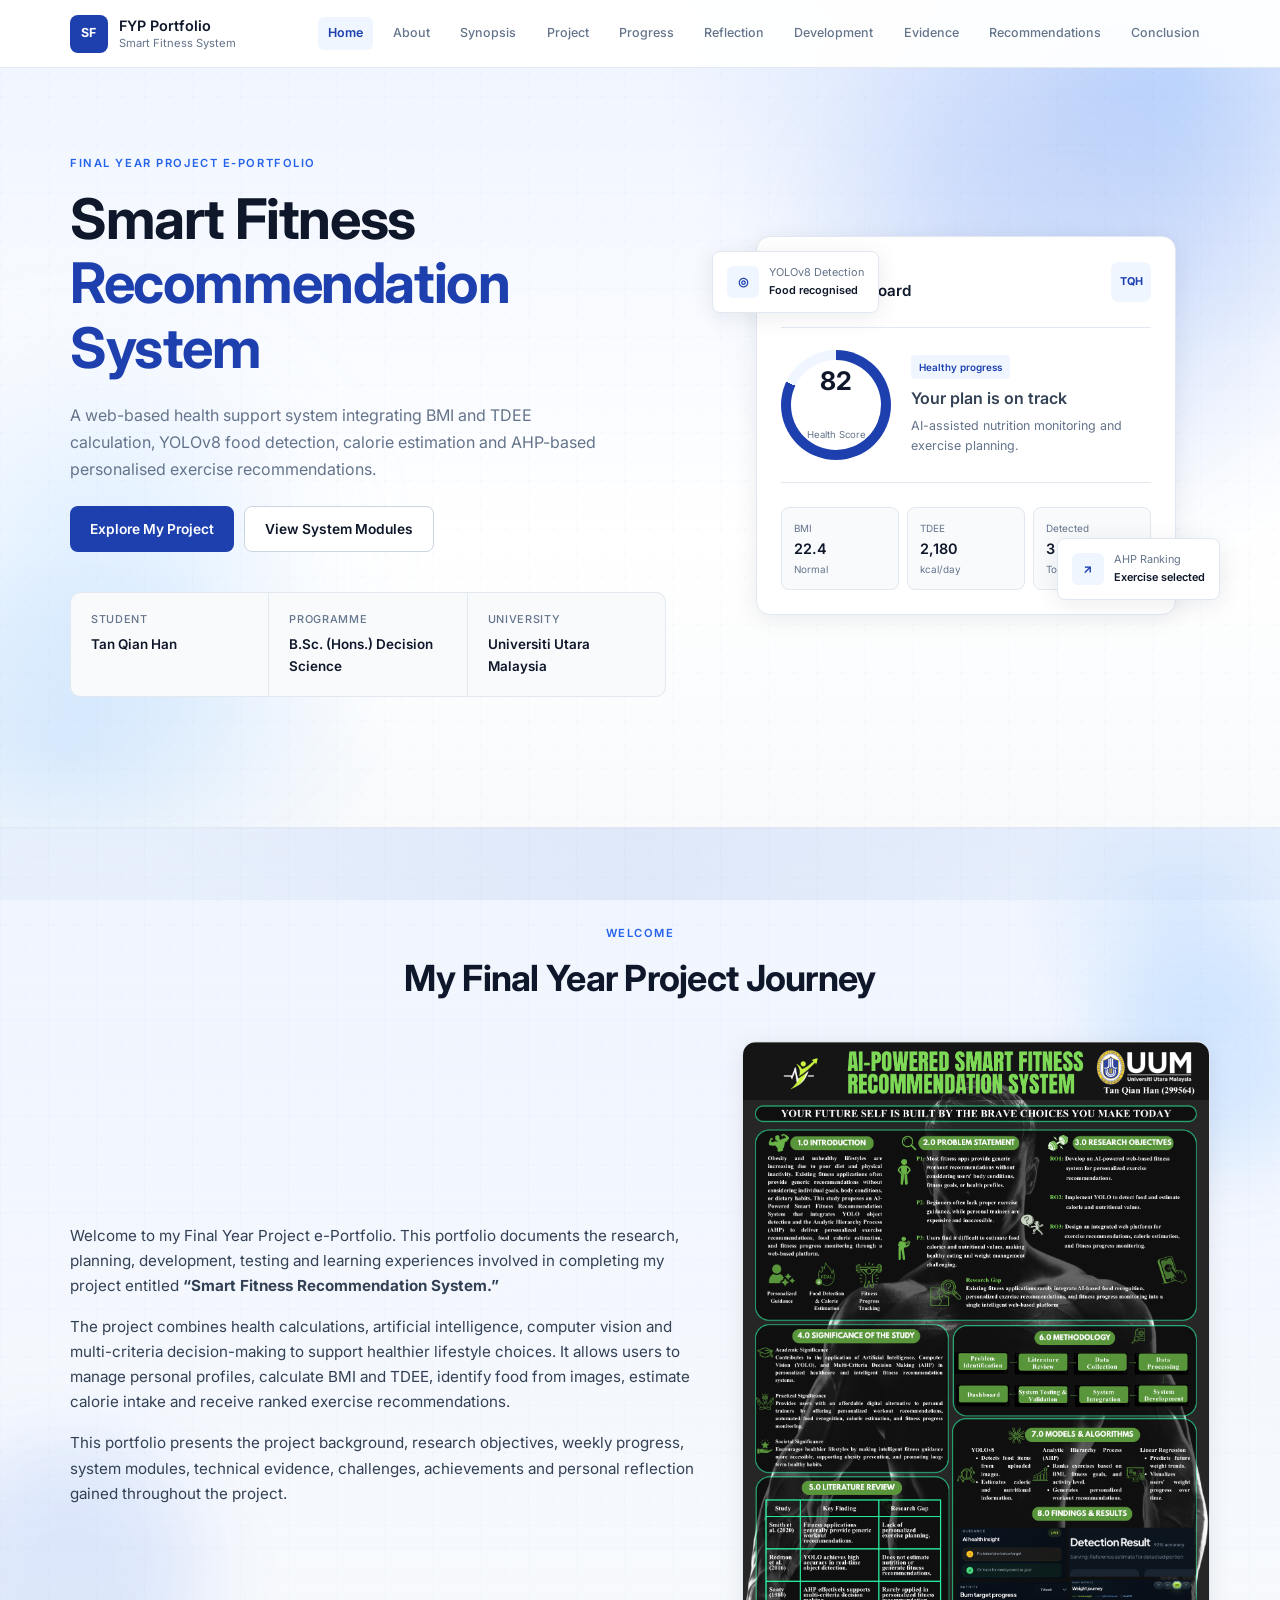
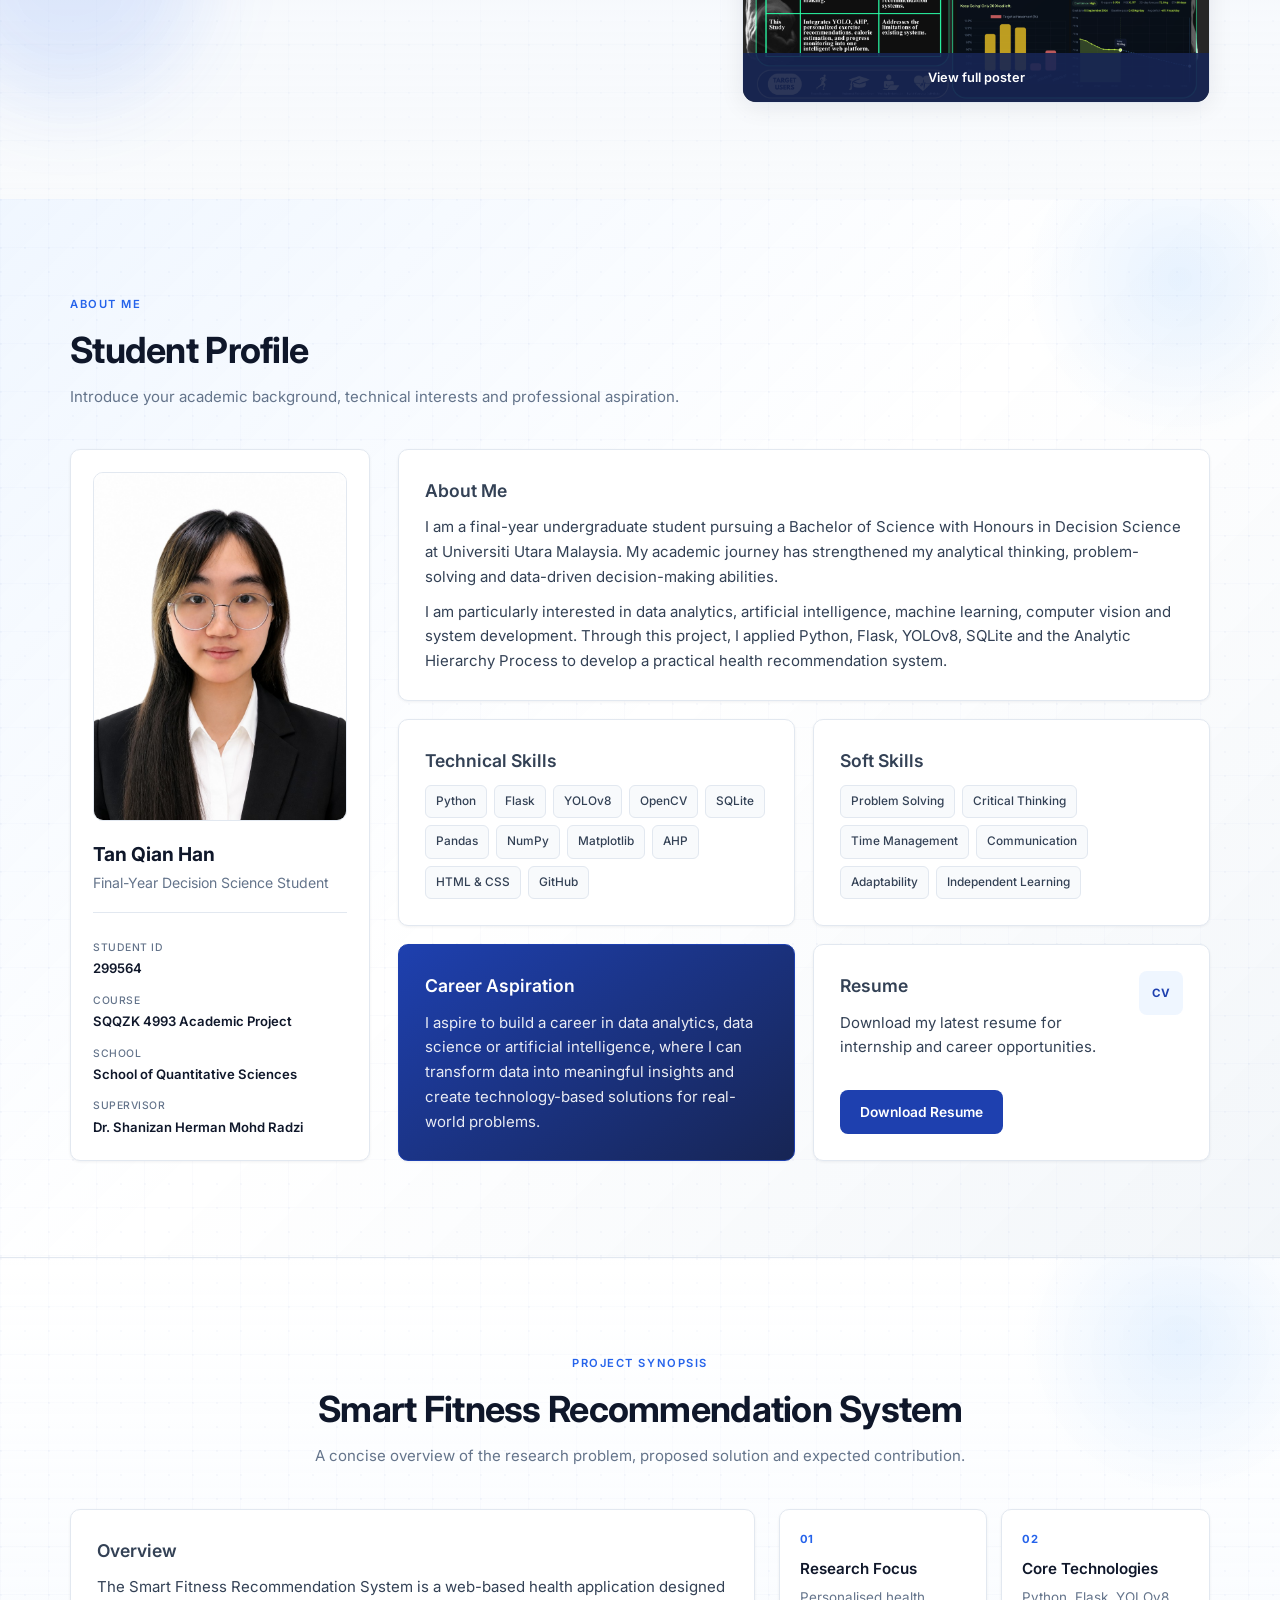
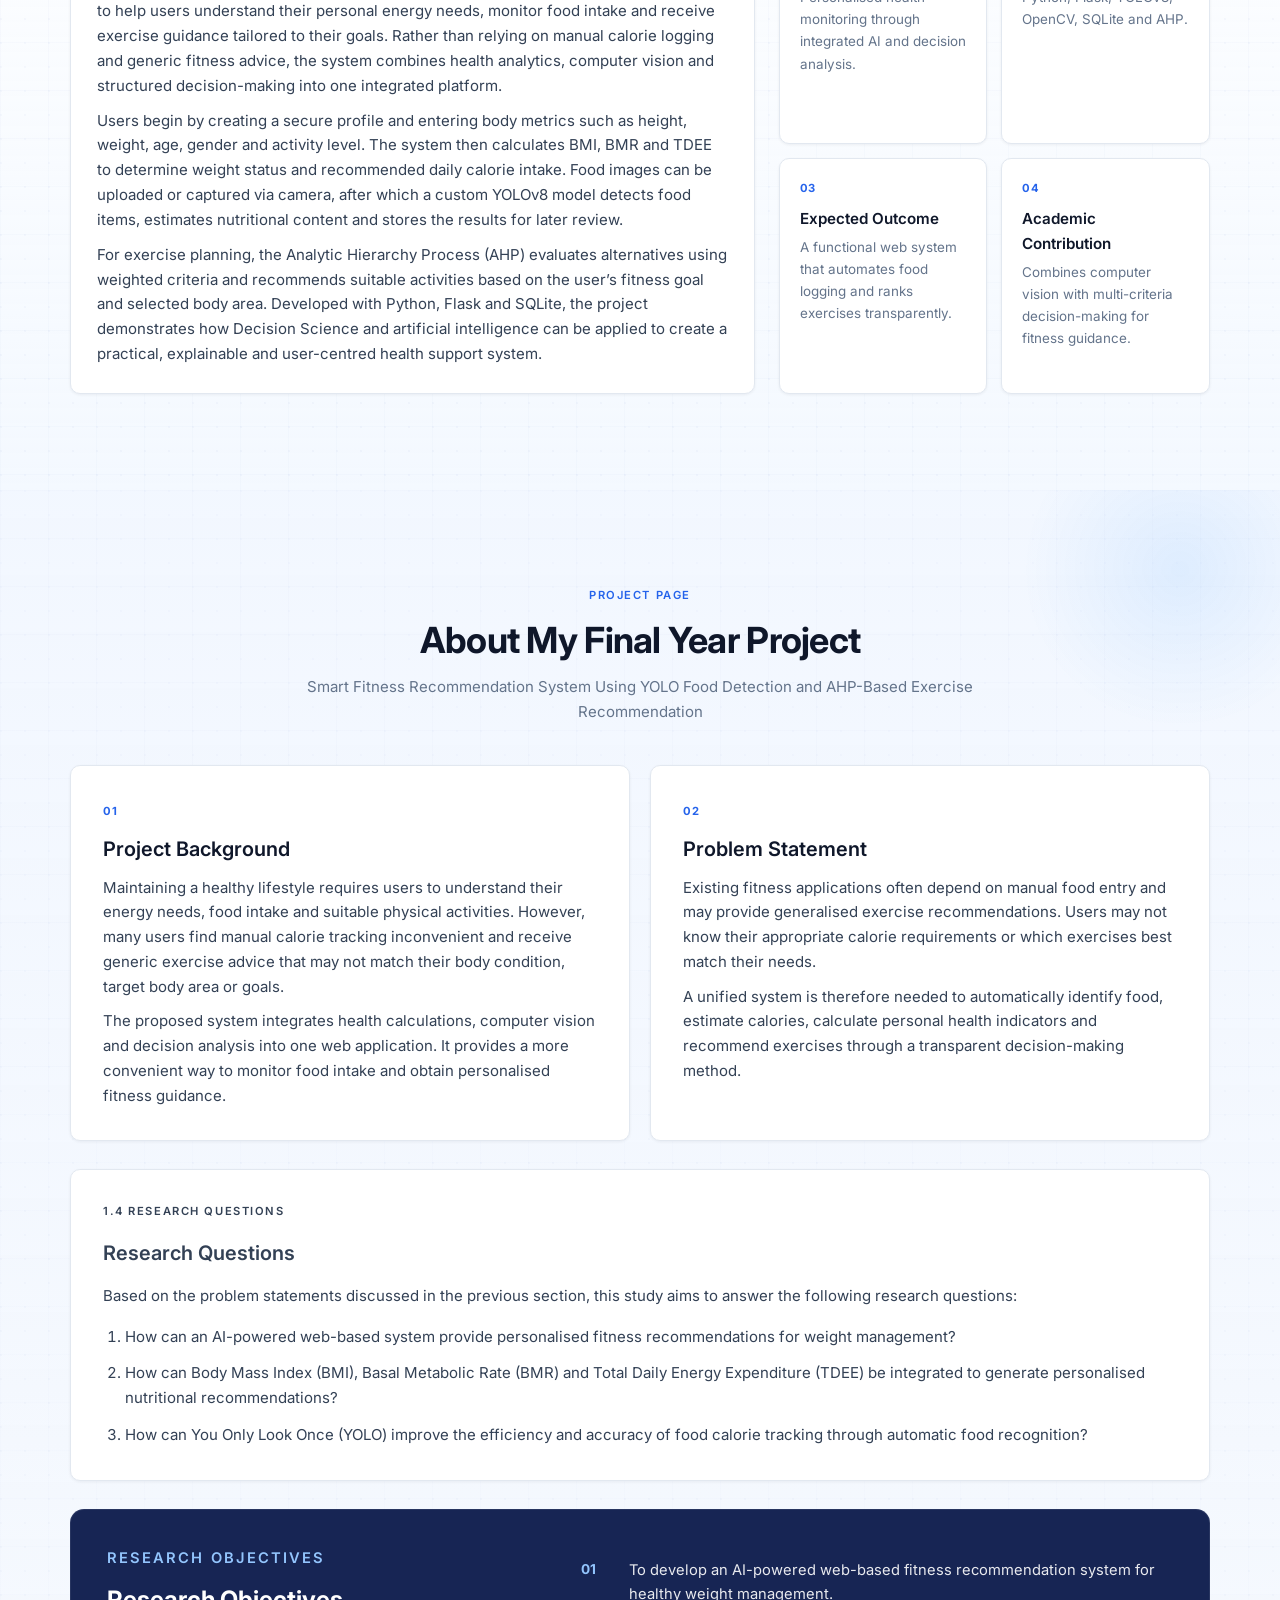
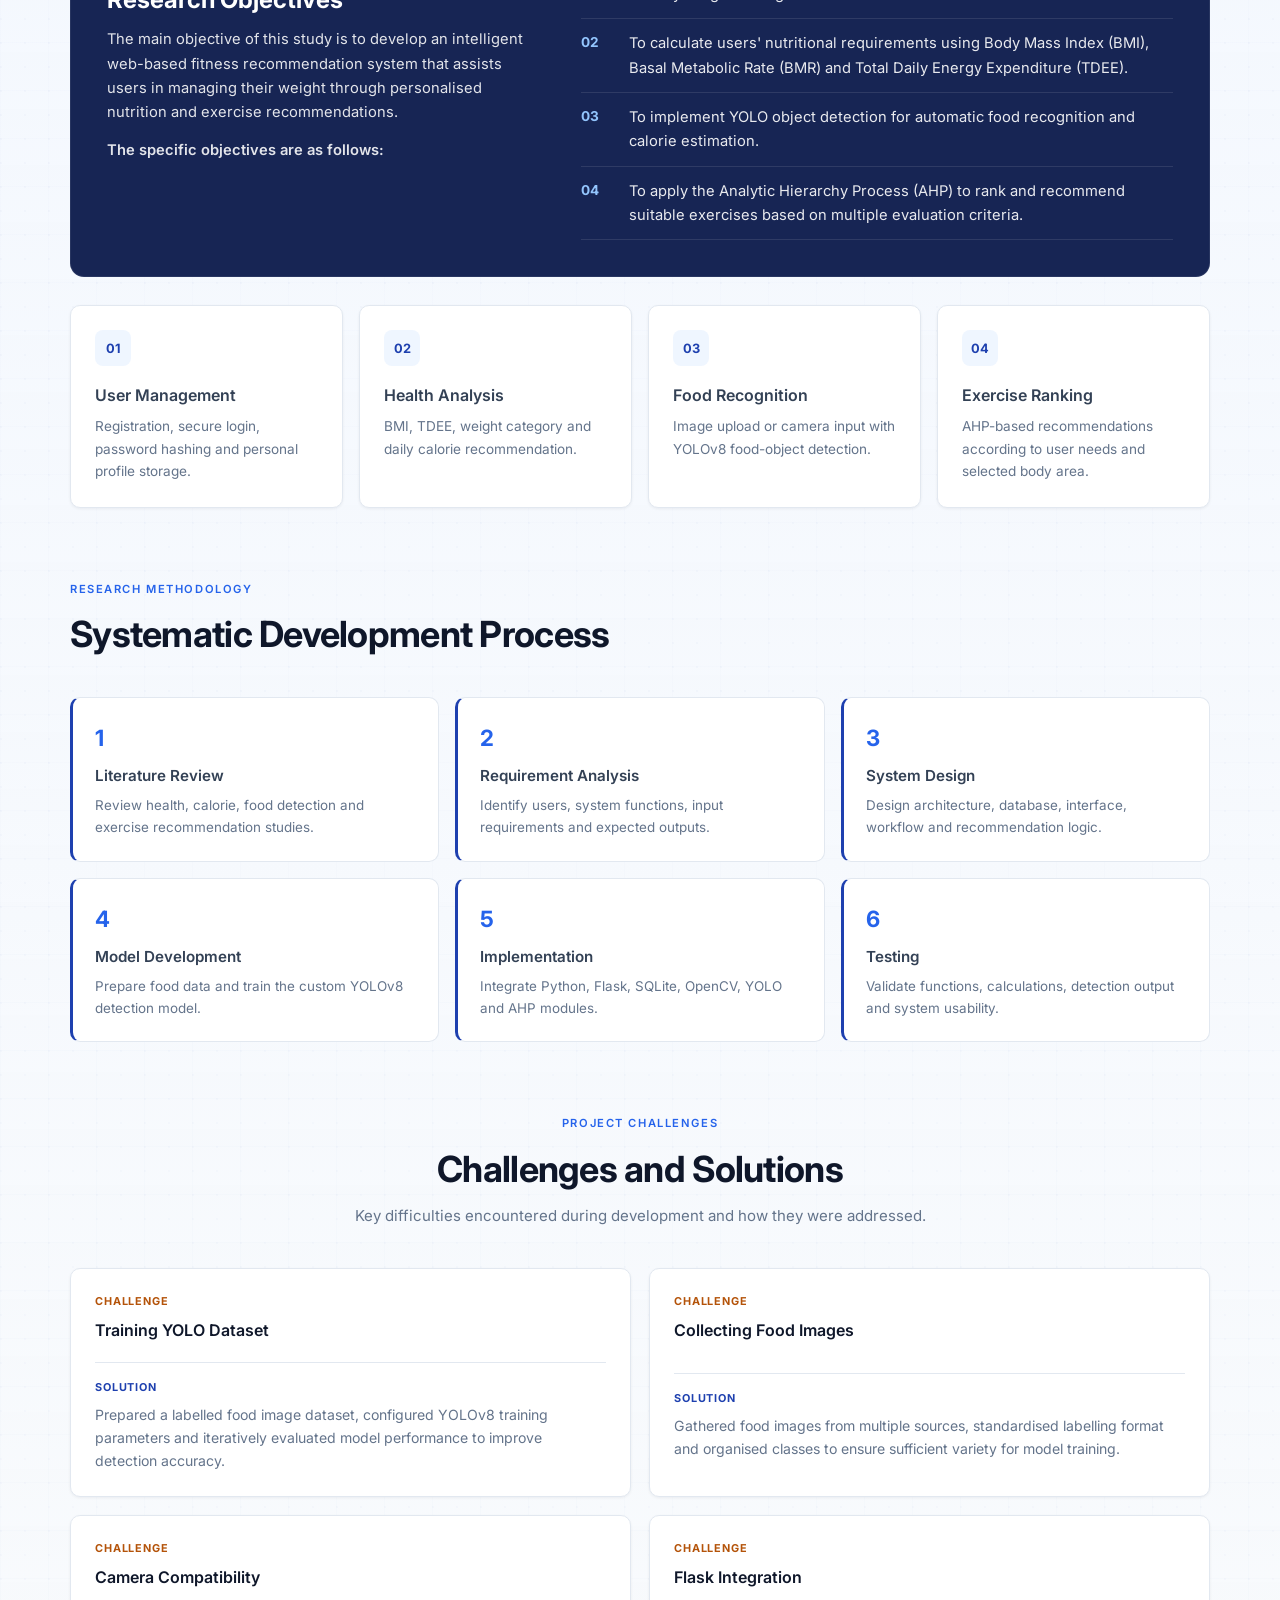
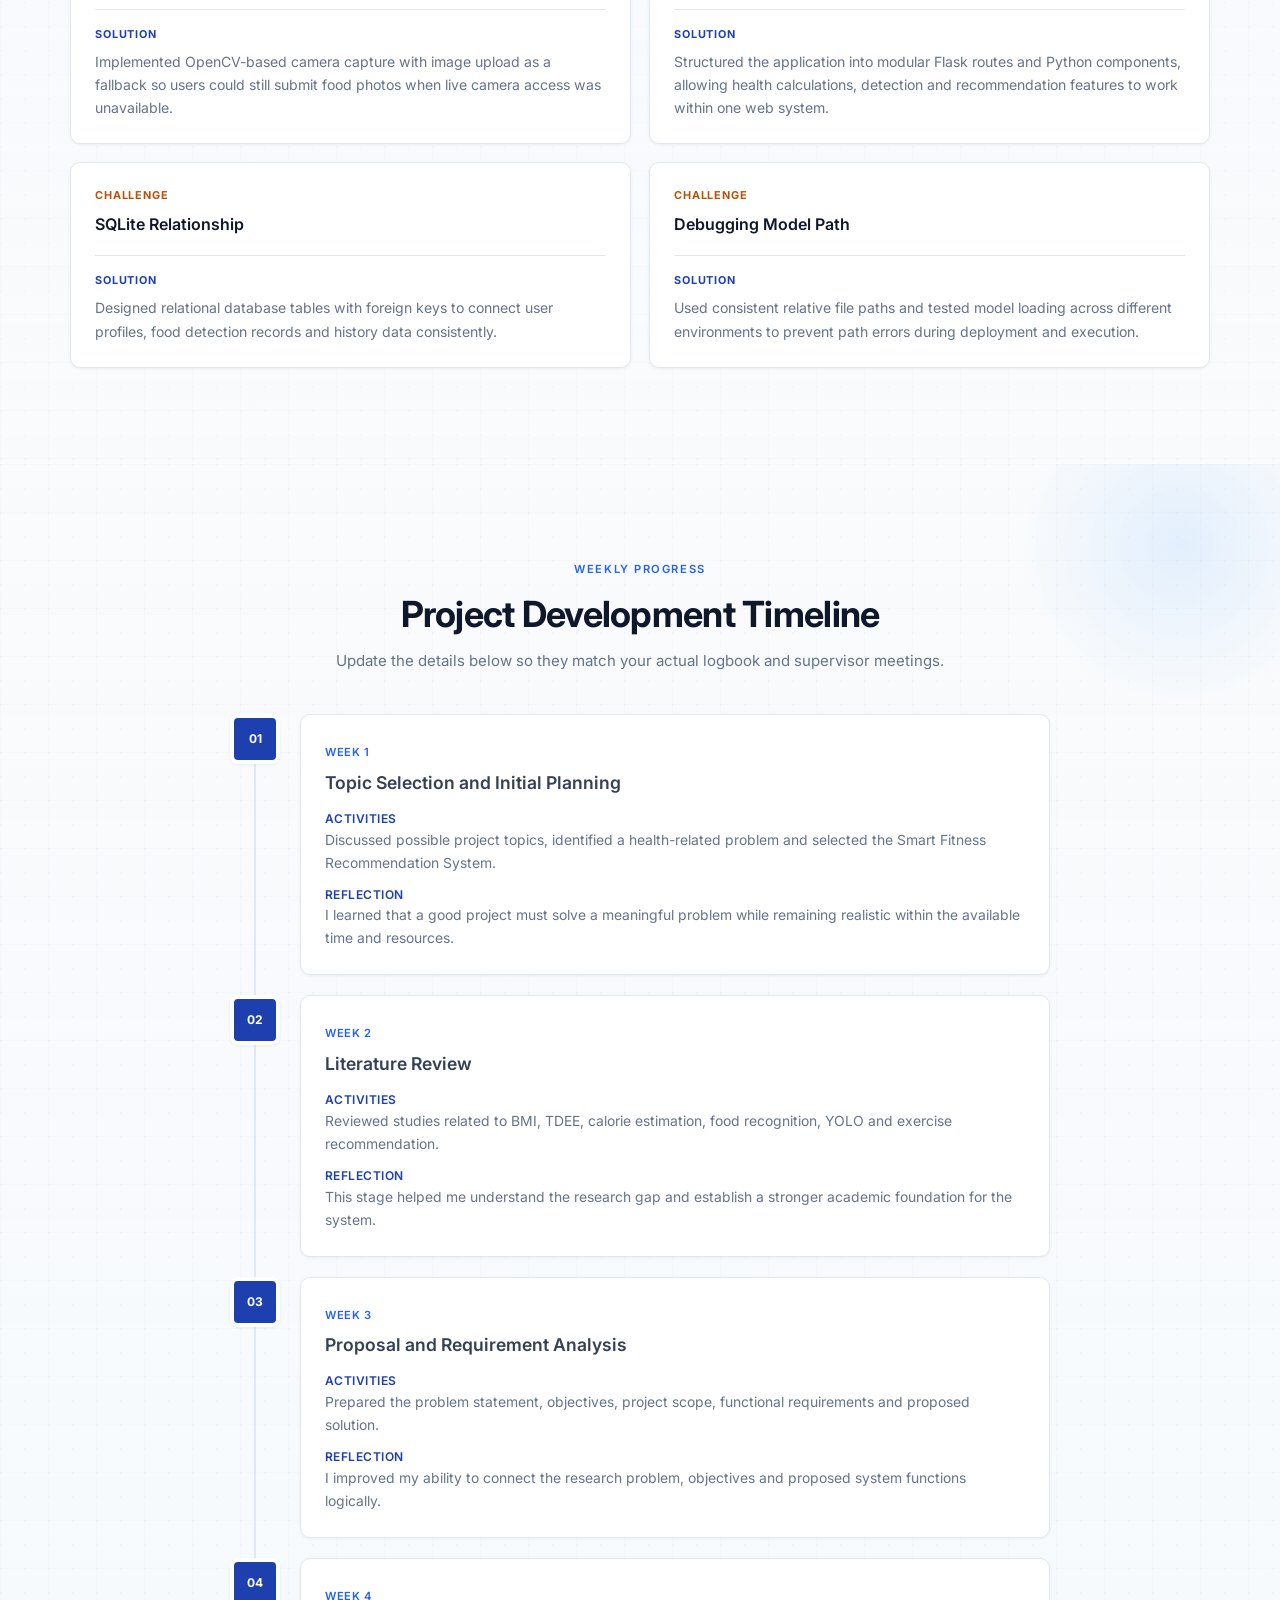
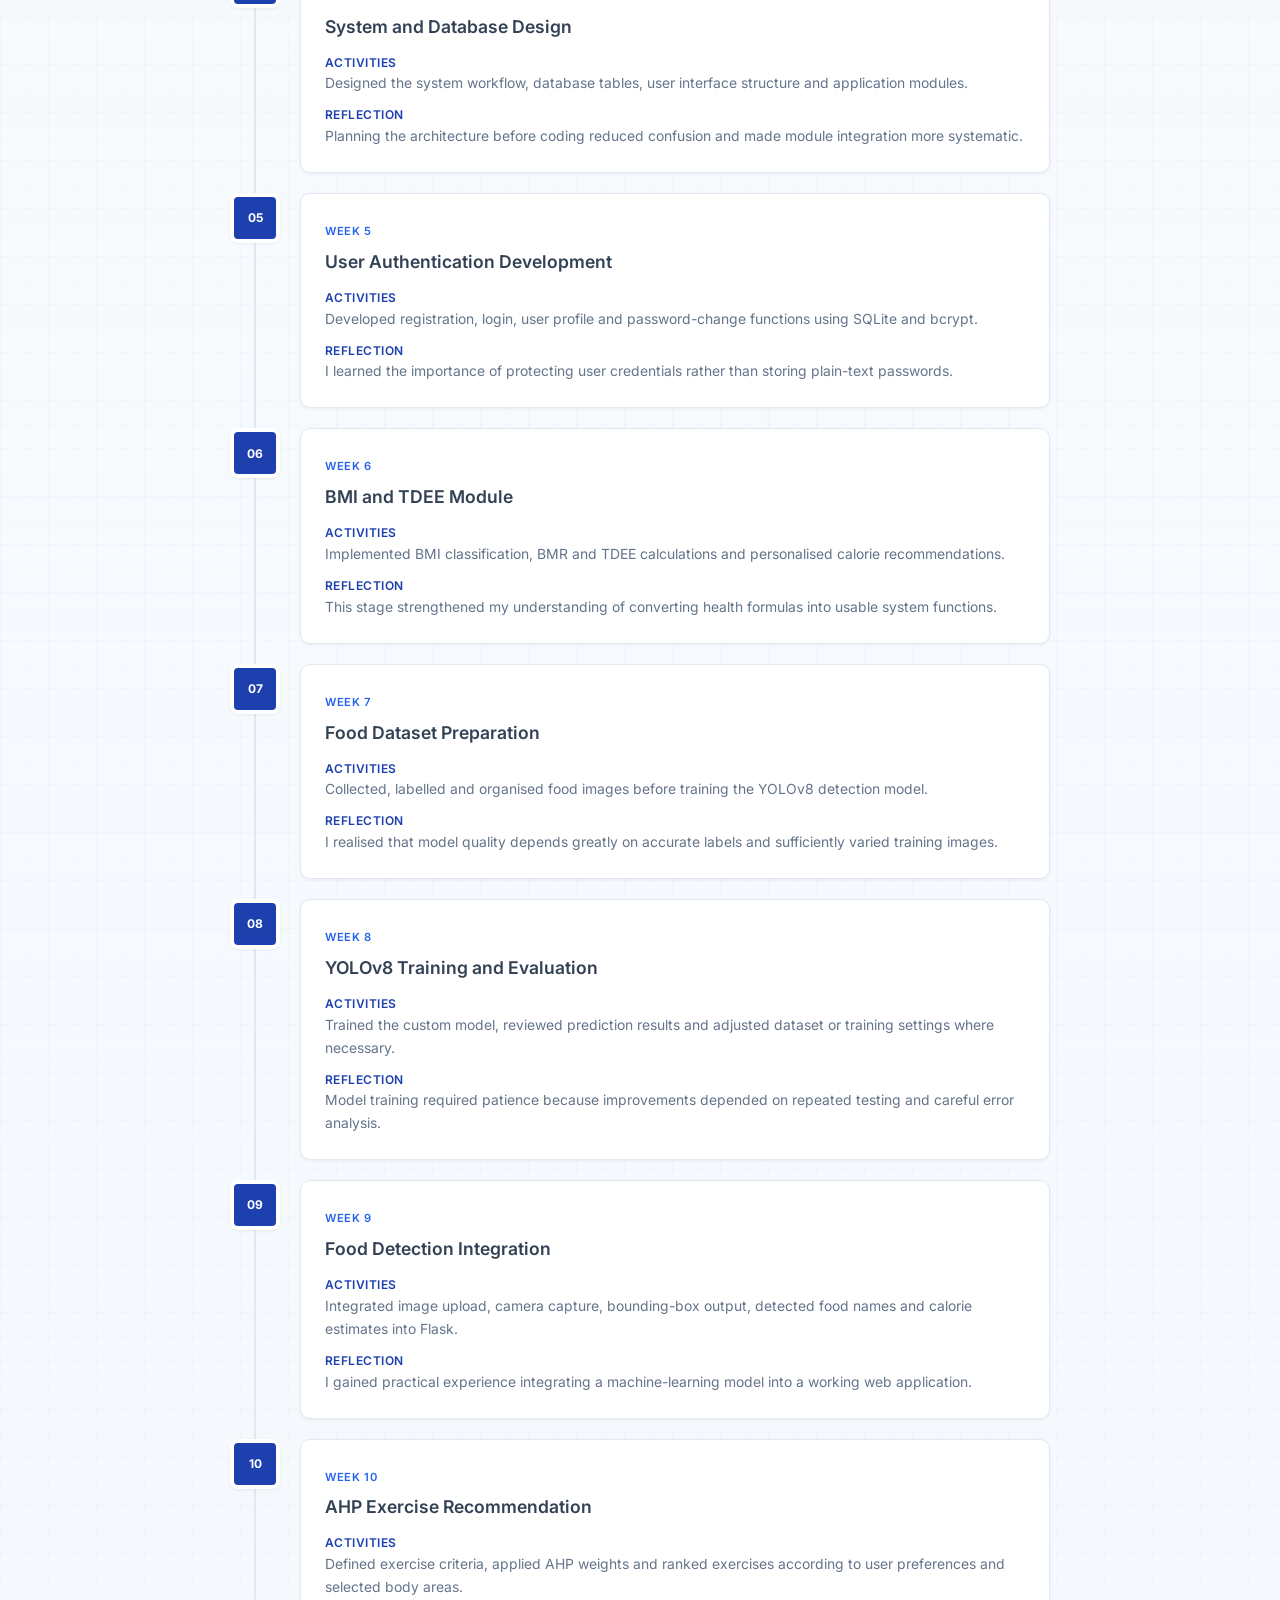
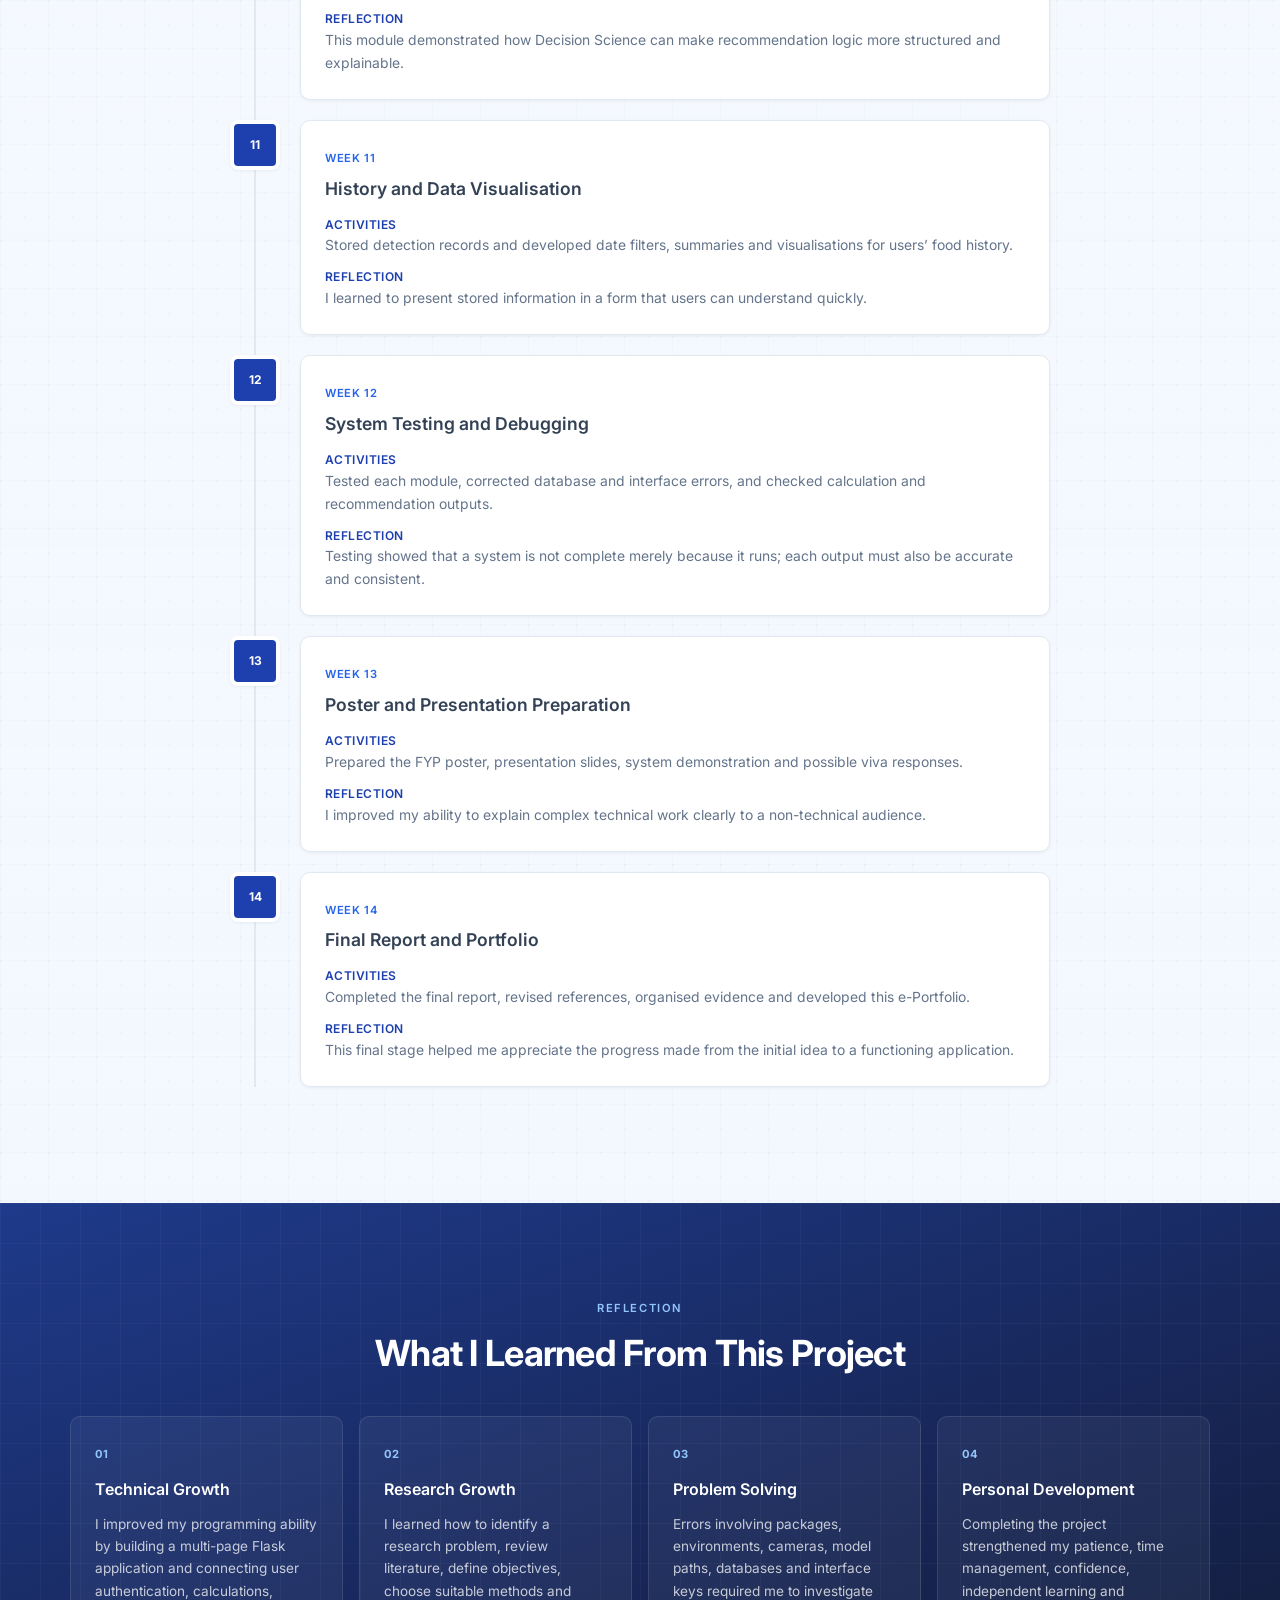
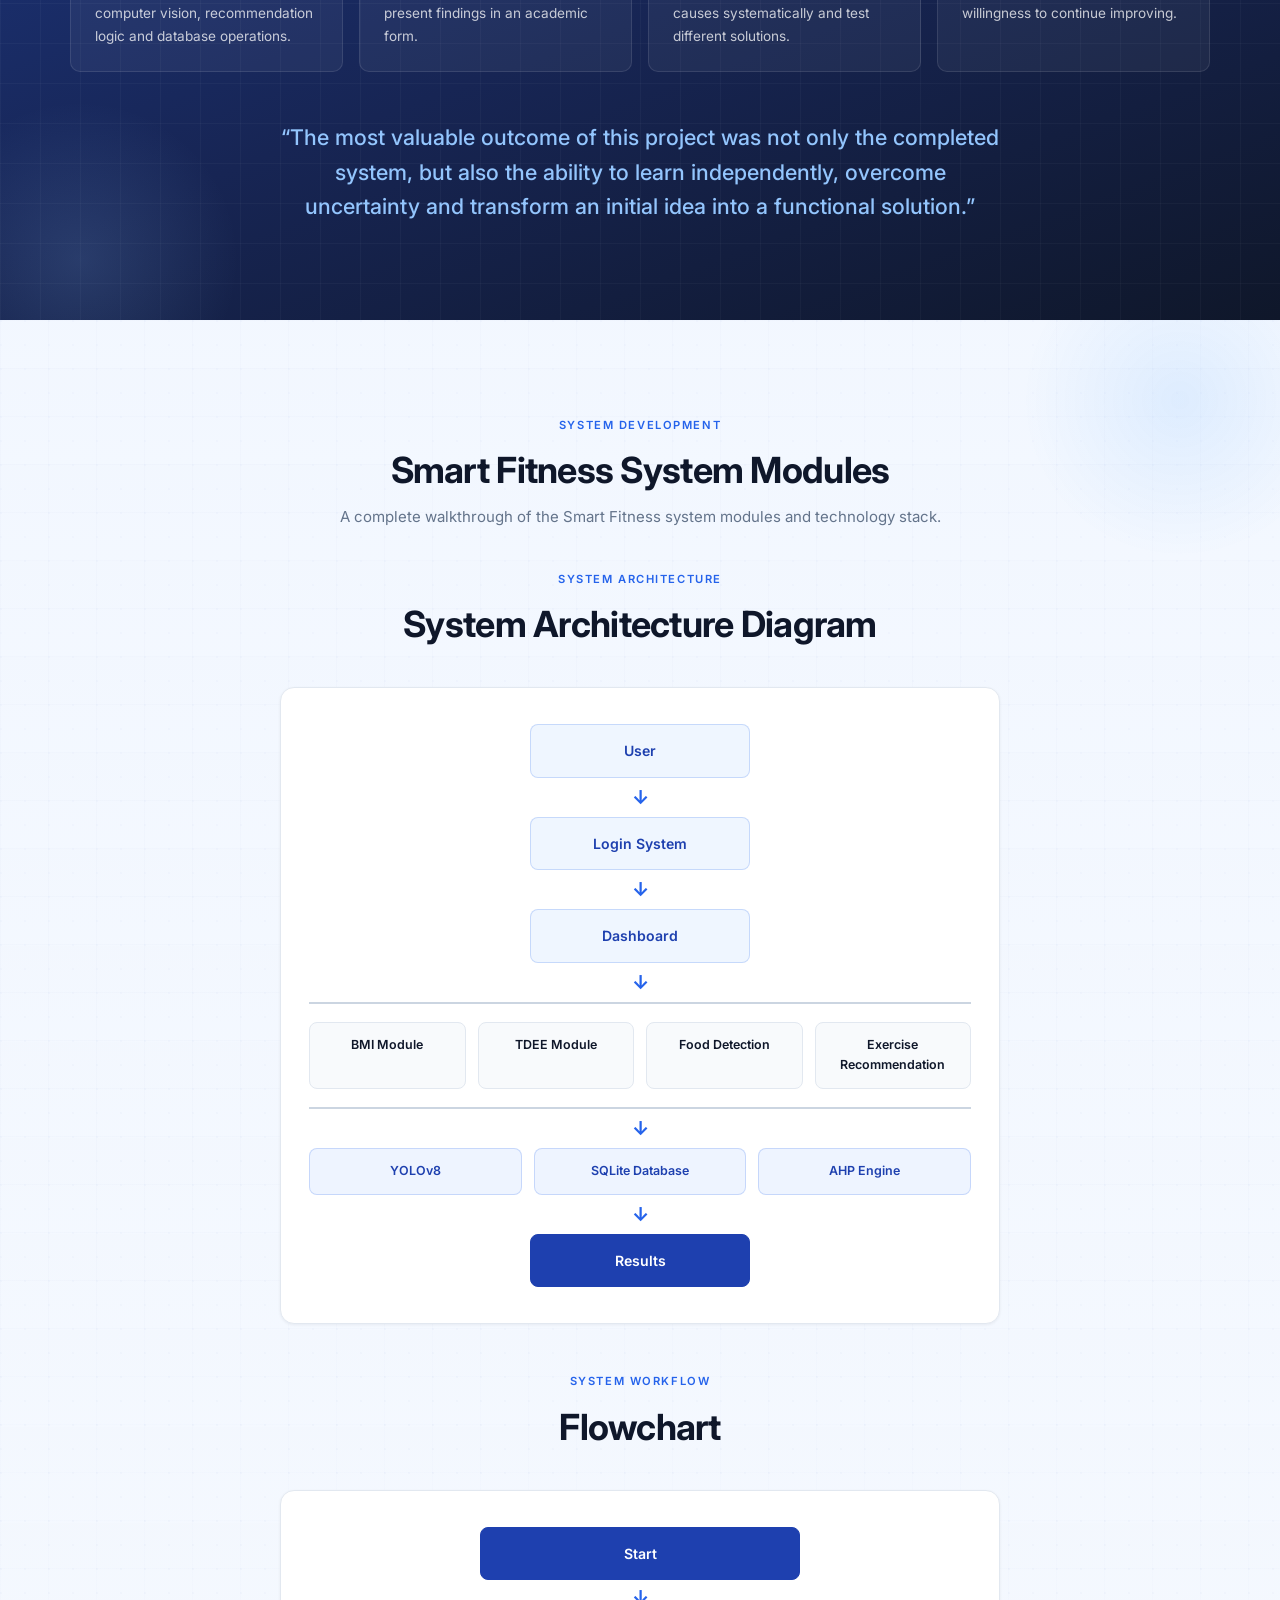
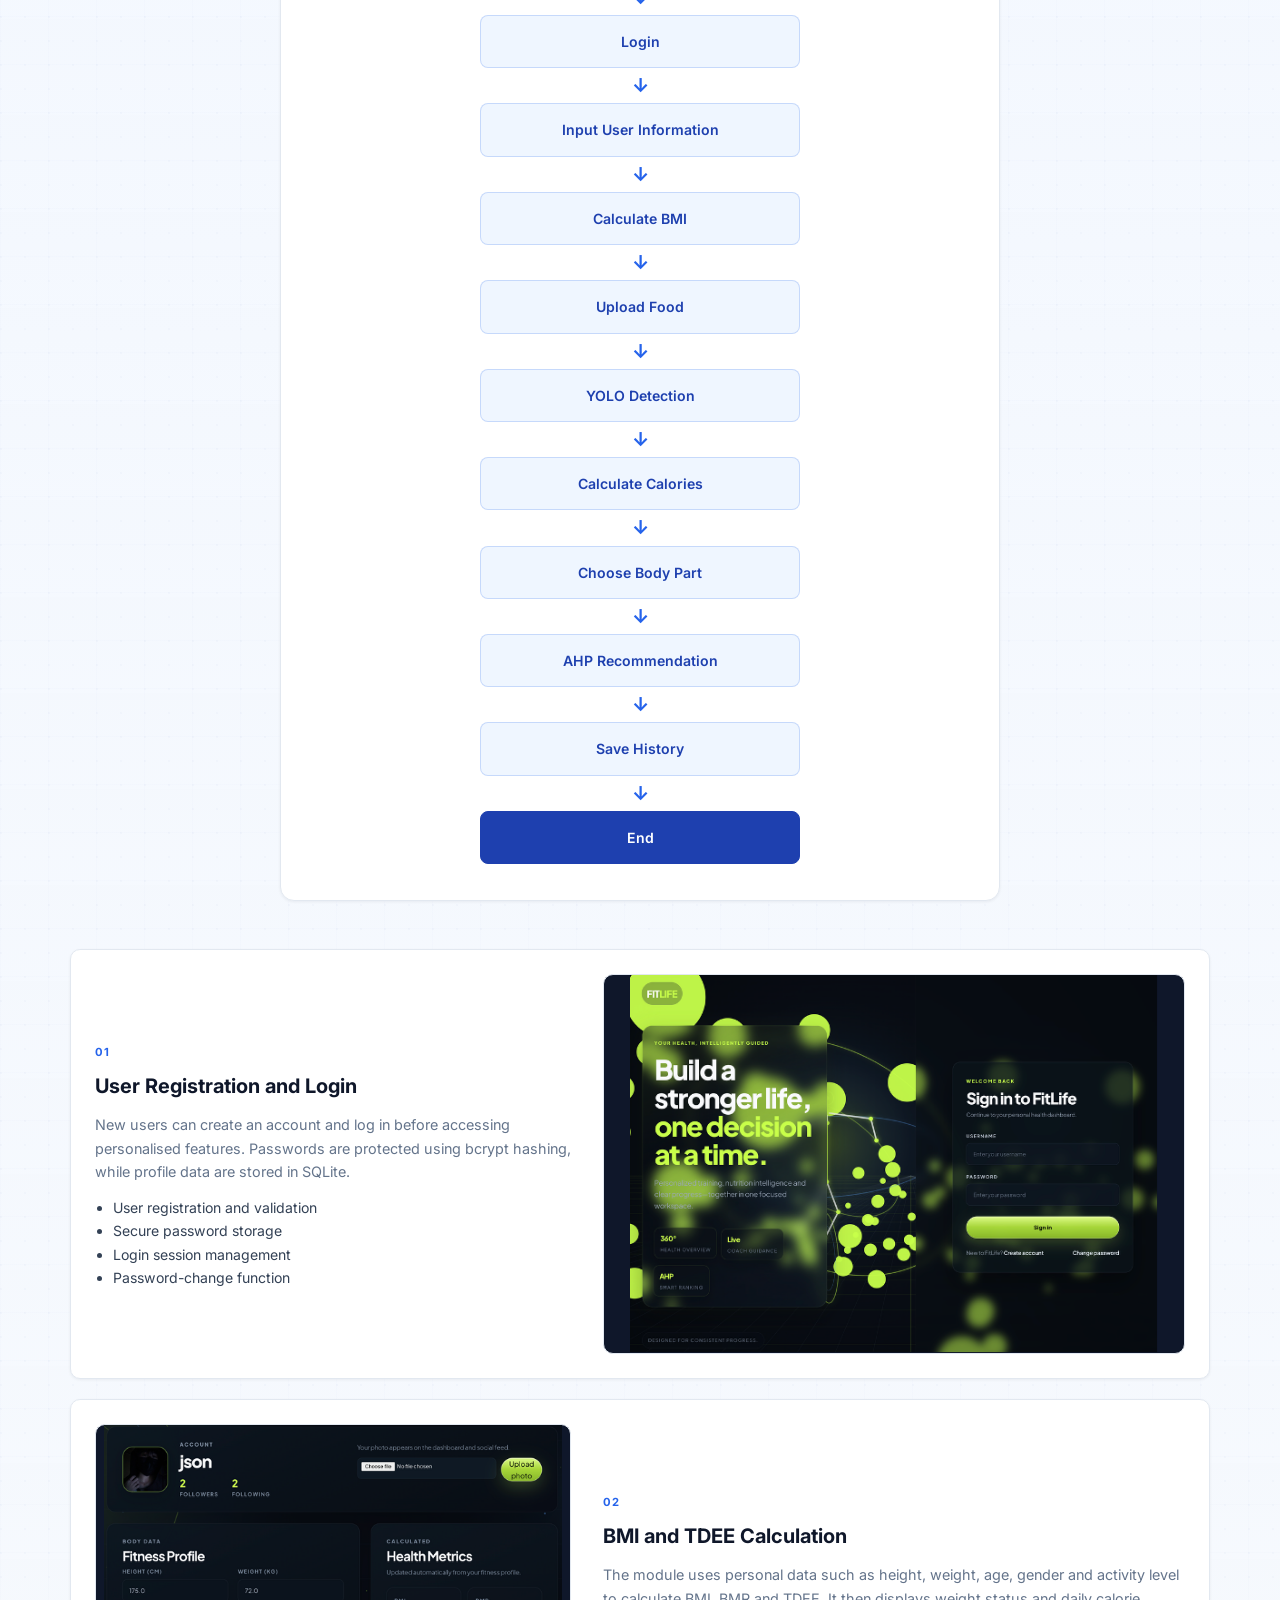
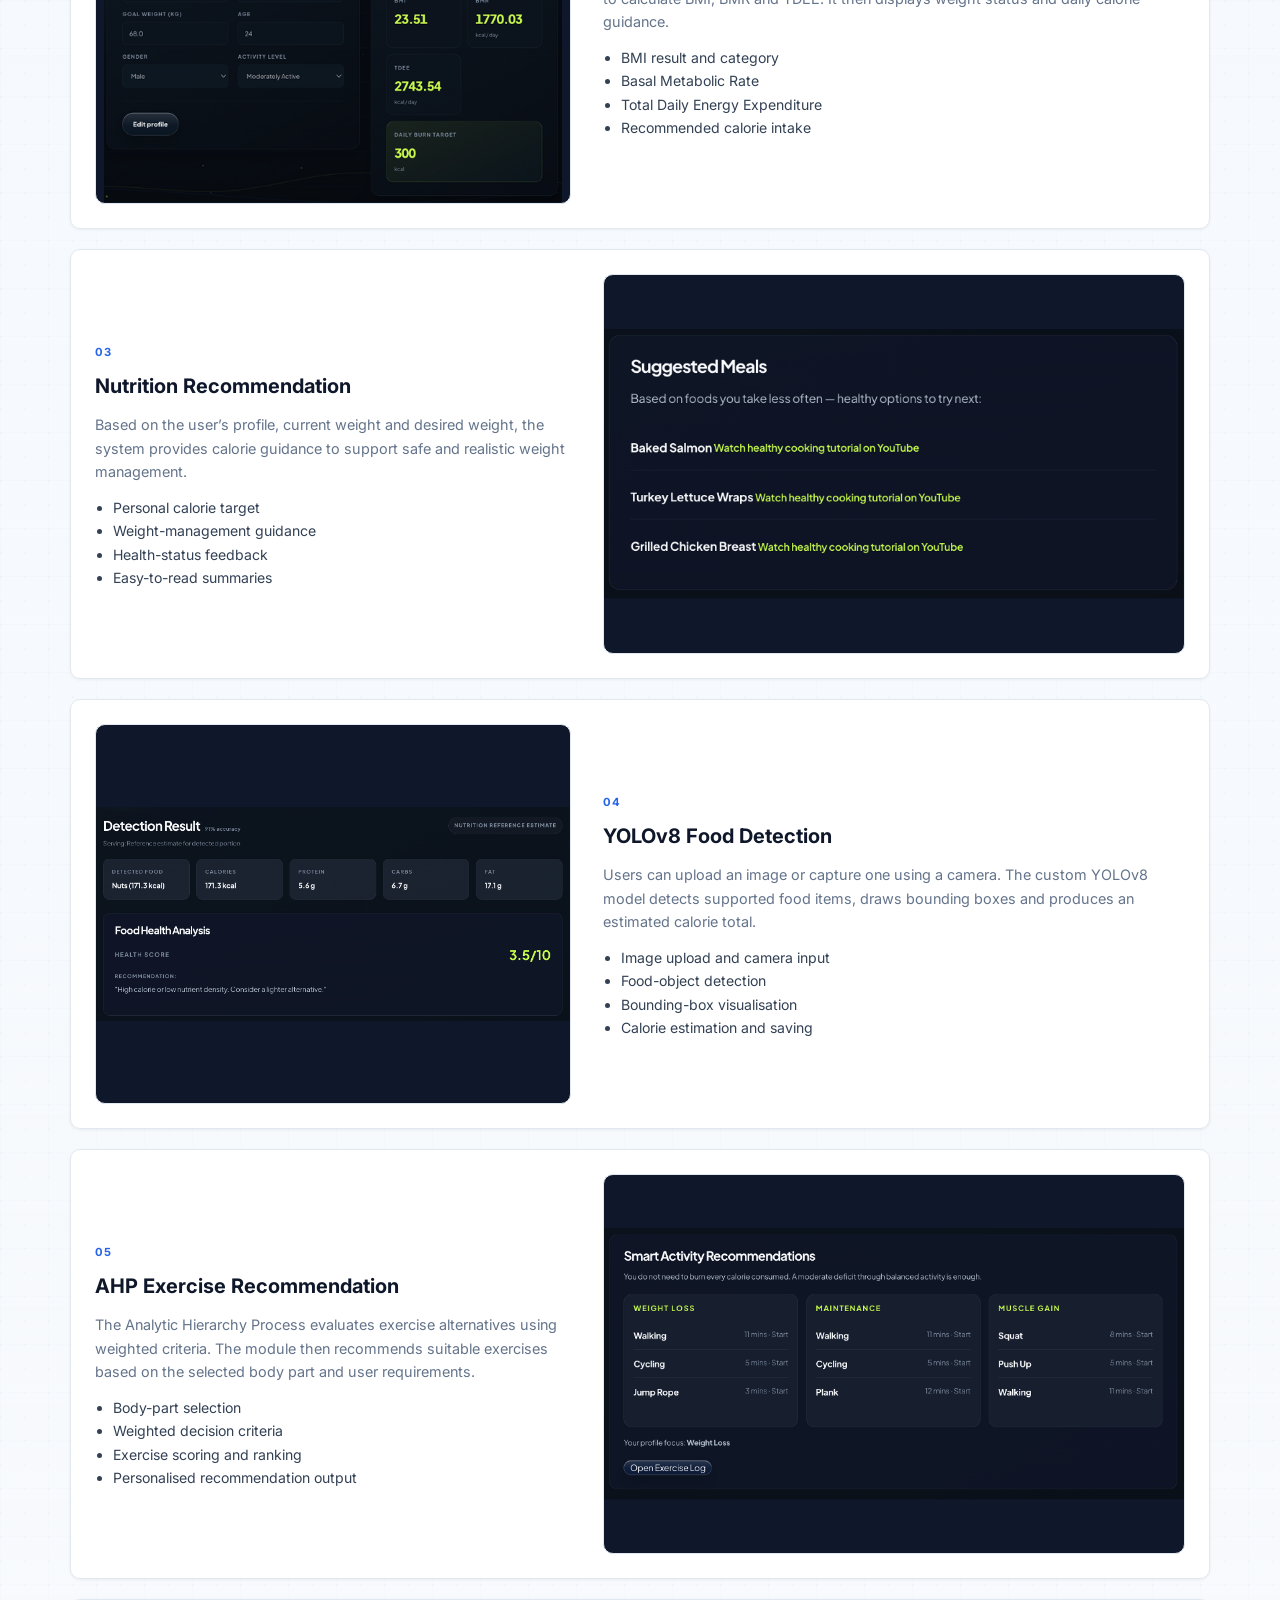
==== index.html @ 3185bff7 "Initial commit" ====
<!DOCTYPE html>
<html lang="en">
<head>
  <meta charset="UTF-8" />
  <meta name="viewport" content="width=device-width, initial-scale=1.0" />
  <meta name="description" content="Final Year Project portfolio for a Smart Fitness Recommendation System." />
  <title>Smart Fitness FYP Portfolio</title>

  <link rel="preconnect" href="https://fonts.googleapis.com">
  <link rel="preconnect" href="https://fonts.gstatic.com" crossorigin>
  <link href="https://fonts.googleapis.com/css2?family=Inter:wght@400;500;600;700&display=swap" rel="stylesheet">
  <link rel="stylesheet" href="style.css" />
</head>

<body>
  <div class="ambient-decor" aria-hidden="true">
    <span class="ambient-blob blob-1"></span>
    <span class="ambient-blob blob-2"></span>
    <span class="ambient-blob blob-3"></span>
    <span class="ambient-ring ring-1"></span>
    <span class="ambient-ring ring-2"></span>
  </div>

  <header class="site-header">
    <a class="brand" href="#home">
      <span class="brand-mark">SF</span>
      <span>
        <strong>FYP Portfolio</strong>
        <small>Smart Fitness System</small>
      </span>
    </a>

    <button class="menu-toggle" id="menuToggle" aria-label="Open navigation" aria-expanded="false">
      <span></span><span></span><span></span>
    </button>

    <nav class="navbar" id="navbar">
      <a href="#home">Home</a>
      <a href="#about">About</a>
      <a href="#synopsis">Synopsis</a>
      <a href="#project">Project</a>
      <a href="#progress">Progress</a>
      <a href="#reflection">Reflection</a>
      <a href="#development">Development</a>
      <a href="#evidence">Evidence</a>
      <a href="#recommendations">Recommendations</a>
      <a href="#conclusion">Conclusion</a>
    </nav>
  </header>

  <main>
    <!-- HOME -->
    <section class="hero section" id="home">
      <div class="hero-glow glow-one"></div>
      <div class="hero-glow glow-two"></div>

      <div class="hero-content">
        <p class="eyebrow">FINAL YEAR PROJECT E-PORTFOLIO</p>
        <h1>
          Smart Fitness
          <span>Recommendation System</span>
        </h1>
        <p class="hero-description">
          A web-based health support system integrating BMI and TDEE calculation,
          YOLOv8 food detection, calorie estimation and AHP-based personalised
          exercise recommendations.
        </p>

        <div class="hero-actions">
          <a class="button primary" href="#project">Explore My Project</a>
          <a class="button secondary" href="#development">View System Modules</a>
        </div>

        <div class="student-summary">
          <div>
            <span>Student</span>
            <strong>Tan Qian Han</strong>
          </div>
          <div>
            <span>Programme</span>
            <strong>B.Sc. (Hons.) Decision Science</strong>
          </div>
          <div>
            <span>University</span>
            <strong>Universiti Utara Malaysia</strong>
          </div>
        </div>
      </div>

      <div class="hero-visual">
        <div class="dashboard-card">
          <div class="mini-header">
            <div>
              <small>WELCOME BACK</small>
              <strong>Health Dashboard</strong>
            </div>
            <div class="avatar">TQH</div>
          </div>

          <div class="health-score">
            <div class="score-ring">
              <span>82</span>
              <small>Health Score</small>
            </div>
            <div class="score-copy">
              <span class="status-badge">Healthy progress</span>
              <h3>Your plan is on track</h3>
              <p>AI-assisted nutrition monitoring and exercise planning.</p>
            </div>
          </div>

          <div class="mini-grid">
            <article>
              <span>BMI</span>
              <strong>22.4</strong>
              <small>Normal</small>
            </article>
            <article>
              <span>TDEE</span>
              <strong>2,180</strong>
              <small>kcal/day</small>
            </article>
            <article>
              <span>Detected</span>
              <strong>3 foods</strong>
              <small>Today</small>
            </article>
          </div>
        </div>

        <div class="floating-card food-card">
          <span class="floating-icon">◎</span>
          <div>
            <small>YOLOv8 Detection</small>
            <strong>Food recognised</strong>
          </div>
        </div>

        <div class="floating-card exercise-card">
          <span class="floating-icon">↗</span>
          <div>
            <small>AHP Ranking</small>
            <strong>Exercise selected</strong>
          </div>
        </div>
      </div>
    </section>

    <!-- WELCOME -->
    <section class="welcome section light-section">
      <span class="section-blob section-blob-left" aria-hidden="true"></span>
      <span class="section-blob section-blob-right" aria-hidden="true"></span>
      <div class="section-heading centered">
        <p class="eyebrow">WELCOME</p>
        <h2>My Final Year Project Journey</h2>
      </div>

      <div class="welcome-layout">
        <div class="welcome-copy">
          <p>
            Welcome to my Final Year Project e-Portfolio. This portfolio documents
            the research, planning, development, testing and learning experiences
            involved in completing my project entitled
            <strong>“Smart Fitness Recommendation System.”</strong>
          </p>
          <p>
            The project combines health calculations, artificial intelligence,
            computer vision and multi-criteria decision-making to support healthier
            lifestyle choices. It allows users to manage personal profiles, calculate
            BMI and TDEE, identify food from images, estimate calorie intake and
            receive ranked exercise recommendations.
          </p>
          <p>
            This portfolio presents the project background, research objectives,
            weekly progress, system modules, technical evidence, challenges,
            achievements and personal reflection gained throughout the project.
          </p>
        </div>

        <a class="poster-frame" href="assets/fyp-poster.pdf" target="_blank" rel="noopener">
          <img class="poster-image" src="assets/fyp-poster.jpg" alt="FYP poster — Smart Fitness Recommendation System">
          <span class="poster-caption">View full poster</span>
        </a>
      </div>
    </section>

    <!-- ABOUT -->
    <section class="section" id="about">
      <div class="section-heading">
        <p class="eyebrow">ABOUT ME</p>
        <h2>Student Profile</h2>
        <p>
          Introduce your academic background, technical interests and professional aspiration.
        </p>
      </div>

      <div class="about-grid">
        <div class="profile-card">
          <img class="profile-photo" src="assets/profile.jpg" alt="Student profile photo">
          <h3>Tan Qian Han</h3>
          <p>Final-Year Decision Science Student</p>
          <div class="profile-meta">
            <span>Student ID</span><strong>299564</strong>
            <span>Course</span><strong>SQQZK 4993 Academic Project</strong>
            <span>School</span><strong>School of Quantitative Sciences</strong>
            <span>Supervisor</span><strong>Dr. Shanizan Herman Mohd Radzi</strong>
          </div>
        </div>

        <div class="about-content">
          <article class="content-card">
            <h3>About Me</h3>
            <p>
              I am a final-year undergraduate student pursuing a Bachelor of Science
              with Honours in Decision Science at Universiti Utara Malaysia. My academic
              journey has strengthened my analytical thinking, problem-solving and
              data-driven decision-making abilities.
            </p>
            <p>
              I am particularly interested in data analytics, artificial intelligence,
              machine learning, computer vision and system development. Through this
              project, I applied Python, Flask, YOLOv8, SQLite and the Analytic
              Hierarchy Process to develop a practical health recommendation system.
            </p>
          </article>

          <div class="skills-grid">
            <article class="content-card">
              <h3>Technical Skills</h3>
              <div class="tag-list">
                <span>Python</span><span>Flask</span><span>YOLOv8</span>
                <span>OpenCV</span><span>SQLite</span><span>Pandas</span>
                <span>NumPy</span><span>Matplotlib</span><span>AHP</span>
                <span>HTML & CSS</span><span>GitHub</span>
              </div>
            </article>

            <article class="content-card">
              <h3>Soft Skills</h3>
              <div class="tag-list">
                <span>Problem Solving</span><span>Critical Thinking</span>
                <span>Time Management</span><span>Communication</span>
                <span>Adaptability</span><span>Independent Learning</span>
              </div>
            </article>
          </div>

          <div class="about-bottom-grid">
          <article class="content-card accent-card">
            <h3>Career Aspiration</h3>
            <p>
              I aspire to build a career in data analytics, data science or artificial
              intelligence, where I can transform data into meaningful insights and
              create technology-based solutions for real-world problems.
            </p>
          </article>

          <article class="content-card resume-card">
            <div class="resume-card-top">
              <div>
                <h3>Resume</h3>
                <p>Download my latest resume for internship and career opportunities.</p>
              </div>
              <div class="document-icon">CV</div>
            </div>
            <a class="button primary" href="assets/resume.pdf" target="_blank" rel="noopener">Download Resume</a>
          </article>
          </div>
        </div>
      </div>
    </section>

    <!-- SYNOPSIS -->
    <section class="section synopsis-section" id="synopsis">
      <div class="section-heading centered">
        <p class="eyebrow">PROJECT SYNOPSIS</p>
        <h2>Smart Fitness Recommendation System</h2>
        <p>A concise overview of the research problem, proposed solution and expected contribution.</p>
      </div>

      <div class="synopsis-layout">
        <article class="content-card synopsis-card">
          <h3>Overview</h3>
          <p>
            The Smart Fitness Recommendation System is a web-based health application designed
            to help users understand their personal energy needs, monitor food intake and
            receive exercise guidance tailored to their goals. Rather than relying on manual
            calorie logging and generic fitness advice, the system combines health analytics,
            computer vision and structured decision-making into one integrated platform.
          </p>
          <p>
            Users begin by creating a secure profile and entering body metrics such as height,
            weight, age, gender and activity level. The system then calculates BMI, BMR and
            TDEE to determine weight status and recommended daily calorie intake. Food images
            can be uploaded or captured via camera, after which a custom YOLOv8 model detects
            food items, estimates nutritional content and stores the results for later review.
          </p>
          <p>
            For exercise planning, the Analytic Hierarchy Process (AHP) evaluates alternatives
            using weighted criteria and recommends suitable activities based on the user’s
            fitness goal and selected body area. Developed with Python, Flask and SQLite,
            the project demonstrates how Decision Science and artificial intelligence can be
            applied to create a practical, explainable and user-centred health support system.
          </p>
        </article>

        <div class="synopsis-highlights">
          <article class="highlight-card">
            <span>01</span>
            <h4>Research Focus</h4>
            <p>Personalised health monitoring through integrated AI and decision analysis.</p>
          </article>
          <article class="highlight-card">
            <span>02</span>
            <h4>Core Technologies</h4>
            <p>Python, Flask, YOLOv8, OpenCV, SQLite and AHP.</p>
          </article>
          <article class="highlight-card">
            <span>03</span>
            <h4>Expected Outcome</h4>
            <p>A functional web system that automates food logging and ranks exercises transparently.</p>
          </article>
          <article class="highlight-card">
            <span>04</span>
            <h4>Academic Contribution</h4>
            <p>Combines computer vision with multi-criteria decision-making for fitness guidance.</p>
          </article>
        </div>
      </div>
    </section>

    <!-- PROJECT -->
    <section class="section light-section" id="project">
      <div class="section-heading centered">
        <p class="eyebrow">PROJECT PAGE</p>
        <h2>About My Final Year Project</h2>
        <p>
          Smart Fitness Recommendation System Using YOLO Food Detection and AHP-Based Exercise Recommendation
        </p>
      </div>

      <div class="project-overview">
        <article class="content-card large-card">
          <span class="number-label">01</span>
          <h3>Project Background</h3>
          <p>
            Maintaining a healthy lifestyle requires users to understand their energy
            needs, food intake and suitable physical activities. However, many users
            find manual calorie tracking inconvenient and receive generic exercise
            advice that may not match their body condition, target body area or goals.
          </p>
          <p>
            The proposed system integrates health calculations, computer vision and
            decision analysis into one web application. It provides a more convenient
            way to monitor food intake and obtain personalised fitness guidance.
          </p>
        </article>

        <article class="content-card large-card">
          <span class="number-label">02</span>
          <h3>Problem Statement</h3>
          <p>
            Existing fitness applications often depend on manual food entry and may
            provide generalised exercise recommendations. Users may not know their
            appropriate calorie requirements or which exercises best match their needs.
          </p>
          <p>
            A unified system is therefore needed to automatically identify food,
            estimate calories, calculate personal health indicators and recommend
            exercises through a transparent decision-making method.
          </p>
        </article>
      </div>

      <div class="research-questions-panel content-card">
        <p class="eyebrow">1.4 RESEARCH QUESTIONS</p>
        <h3>Research Questions</h3>
        <p>
          Based on the problem statements discussed in the previous section, this study
          aims to answer the following research questions:
        </p>
        <ol class="research-questions-list">
          <li>
            How can an AI-powered web-based system provide personalised fitness
            recommendations for weight management?
          </li>
          <li>
            How can Body Mass Index (BMI), Basal Metabolic Rate (BMR) and Total Daily
            Energy Expenditure (TDEE) be integrated to generate personalised nutritional
            recommendations?
          </li>
          <li>
            How can You Only Look Once (YOLO) improve the efficiency and accuracy of food
            calorie tracking through automatic food recognition?
          </li>
        </ol>
      </div>

      <div class="objective-panel">
        <div>
          <p class="eyebrow">RESEARCH OBJECTIVES</p>
          <h3>Research Objectives</h3>
          <p>
            The main objective of this study is to develop an intelligent web-based fitness
            recommendation system that assists users in managing their weight through personalised
            nutrition and exercise recommendations.
          </p>
          <p class="objective-intro">The specific objectives are as follows:</p>
        </div>
        <ol class="objective-list">
          <li>
            <span>01</span>
            <p>To develop an AI-powered web-based fitness recommendation system for healthy weight management.</p>
          </li>
          <li>
            <span>02</span>
            <p>To calculate users' nutritional requirements using Body Mass Index (BMI), Basal Metabolic Rate (BMR) and Total Daily Energy Expenditure (TDEE).</p>
          </li>
          <li>
            <span>03</span>
            <p>To implement YOLO object detection for automatic food recognition and calorie estimation.</p>
          </li>
          <li>
            <span>04</span>
            <p>To apply the Analytic Hierarchy Process (AHP) to rank and recommend suitable exercises based on multiple evaluation criteria.</p>
          </li>
        </ol>
      </div>

      <div class="scope-grid">
        <article class="icon-card">
          <span>01</span><h3>User Management</h3>
          <p>Registration, secure login, password hashing and personal profile storage.</p>
        </article>
        <article class="icon-card">
          <span>02</span><h3>Health Analysis</h3>
          <p>BMI, TDEE, weight category and daily calorie recommendation.</p>
        </article>
        <article class="icon-card">
          <span>03</span><h3>Food Recognition</h3>
          <p>Image upload or camera input with YOLOv8 food-object detection.</p>
        </article>
        <article class="icon-card">
          <span>04</span><h3>Exercise Ranking</h3>
          <p>AHP-based recommendations according to user needs and selected body area.</p>
        </article>
      </div>

      <div class="methodology">
        <div class="section-heading">
          <p class="eyebrow">RESEARCH METHODOLOGY</p>
          <h2>Systematic Development Process</h2>
        </div>
        <div class="process-line">
          <article><span>1</span><h4>Literature Review</h4><p>Review health, calorie, food detection and exercise recommendation studies.</p></article>
          <article><span>2</span><h4>Requirement Analysis</h4><p>Identify users, system functions, input requirements and expected outputs.</p></article>
          <article><span>3</span><h4>System Design</h4><p>Design architecture, database, interface, workflow and recommendation logic.</p></article>
          <article><span>4</span><h4>Model Development</h4><p>Prepare food data and train the custom YOLOv8 detection model.</p></article>
          <article><span>5</span><h4>Implementation</h4><p>Integrate Python, Flask, SQLite, OpenCV, YOLO and AHP modules.</p></article>
          <article><span>6</span><h4>Testing</h4><p>Validate functions, calculations, detection output and system usability.</p></article>
        </div>
      </div>

      <div class="challenges-section">
        <div class="section-heading centered">
          <p class="eyebrow">PROJECT CHALLENGES</p>
          <h2>Challenges and Solutions</h2>
          <p>Key difficulties encountered during development and how they were addressed.</p>
        </div>

        <div class="challenge-solution-grid">
          <article class="challenge-solution-card">
            <div class="challenge-block">
              <span>Challenge</span>
              <h3>Training YOLO Dataset</h3>
            </div>
            <div class="solution-block">
              <span>Solution</span>
              <p>Prepared a labelled food image dataset, configured YOLOv8 training parameters and iteratively evaluated model performance to improve detection accuracy.</p>
            </div>
          </article>
          <article class="challenge-solution-card">
            <div class="challenge-block">
              <span>Challenge</span>
              <h3>Collecting Food Images</h3>
            </div>
            <div class="solution-block">
              <span>Solution</span>
              <p>Gathered food images from multiple sources, standardised labelling format and organised classes to ensure sufficient variety for model training.</p>
            </div>
          </article>
          <article class="challenge-solution-card">
            <div class="challenge-block">
              <span>Challenge</span>
              <h3>Camera Compatibility</h3>
            </div>
            <div class="solution-block">
              <span>Solution</span>
              <p>Implemented OpenCV-based camera capture with image upload as a fallback so users could still submit food photos when live camera access was unavailable.</p>
            </div>
          </article>
          <article class="challenge-solution-card">
            <div class="challenge-block">
              <span>Challenge</span>
              <h3>Flask Integration</h3>
            </div>
            <div class="solution-block">
              <span>Solution</span>
              <p>Structured the application into modular Flask routes and Python components, allowing health calculations, detection and recommendation features to work within one web system.</p>
            </div>
          </article>
          <article class="challenge-solution-card">
            <div class="challenge-block">
              <span>Challenge</span>
              <h3>SQLite Relationship</h3>
            </div>
            <div class="solution-block">
              <span>Solution</span>
              <p>Designed relational database tables with foreign keys to connect user profiles, food detection records and history data consistently.</p>
            </div>
          </article>
          <article class="challenge-solution-card">
            <div class="challenge-block">
              <span>Challenge</span>
              <h3>Debugging Model Path</h3>
            </div>
            <div class="solution-block">
              <span>Solution</span>
              <p>Used consistent relative file paths and tested model loading across different environments to prevent path errors during deployment and execution.</p>
            </div>
          </article>
        </div>
      </div>
    </section>

    <!-- WEEKLY PROGRESS -->
    <section class="section" id="progress">
      <div class="section-heading centered">
        <p class="eyebrow">WEEKLY PROGRESS</p>
        <h2>Project Development Timeline</h2>
        <p>Update the details below so they match your actual logbook and supervisor meetings.</p>
      </div>

      <div class="timeline">
        <article class="timeline-item">
          <div class="timeline-marker">01</div>
          <div class="timeline-card">
            <span>Week 1</span>
            <h3>Topic Selection and Initial Planning</h3>
            <h4>Activities</h4>
            <p>Discussed possible project topics, identified a health-related problem and selected the Smart Fitness Recommendation System.</p>
            <h4>Reflection</h4>
            <p>I learned that a good project must solve a meaningful problem while remaining realistic within the available time and resources.</p>
          </div>
        </article>

        <article class="timeline-item">
          <div class="timeline-marker">02</div>
          <div class="timeline-card">
            <span>Week 2</span>
            <h3>Literature Review</h3>
            <h4>Activities</h4>
            <p>Reviewed studies related to BMI, TDEE, calorie estimation, food recognition, YOLO and exercise recommendation.</p>
            <h4>Reflection</h4>
            <p>This stage helped me understand the research gap and establish a stronger academic foundation for the system.</p>
          </div>
        </article>

        <article class="timeline-item">
          <div class="timeline-marker">03</div>
          <div class="timeline-card">
            <span>Week 3</span>
            <h3>Proposal and Requirement Analysis</h3>
            <h4>Activities</h4>
            <p>Prepared the problem statement, objectives, project scope, functional requirements and proposed solution.</p>
            <h4>Reflection</h4>
            <p>I improved my ability to connect the research problem, objectives and proposed system functions logically.</p>
          </div>
        </article>

        <article class="timeline-item">
          <div class="timeline-marker">04</div>
          <div class="timeline-card">
            <span>Week 4</span>
            <h3>System and Database Design</h3>
            <h4>Activities</h4>
            <p>Designed the system workflow, database tables, user interface structure and application modules.</p>
            <h4>Reflection</h4>
            <p>Planning the architecture before coding reduced confusion and made module integration more systematic.</p>
          </div>
        </article>

        <article class="timeline-item">
          <div class="timeline-marker">05</div>
          <div class="timeline-card">
            <span>Week 5</span>
            <h3>User Authentication Development</h3>
            <h4>Activities</h4>
            <p>Developed registration, login, user profile and password-change functions using SQLite and bcrypt.</p>
            <h4>Reflection</h4>
            <p>I learned the importance of protecting user credentials rather than storing plain-text passwords.</p>
          </div>
        </article>

        <article class="timeline-item">
          <div class="timeline-marker">06</div>
          <div class="timeline-card">
            <span>Week 6</span>
            <h3>BMI and TDEE Module</h3>
            <h4>Activities</h4>
            <p>Implemented BMI classification, BMR and TDEE calculations and personalised calorie recommendations.</p>
            <h4>Reflection</h4>
            <p>This stage strengthened my understanding of converting health formulas into usable system functions.</p>
          </div>
        </article>

        <article class="timeline-item">
          <div class="timeline-marker">07</div>
          <div class="timeline-card">
            <span>Week 7</span>
            <h3>Food Dataset Preparation</h3>
            <h4>Activities</h4>
            <p>Collected, labelled and organised food images before training the YOLOv8 detection model.</p>
            <h4>Reflection</h4>
            <p>I realised that model quality depends greatly on accurate labels and sufficiently varied training images.</p>
          </div>
        </article>

        <article class="timeline-item">
          <div class="timeline-marker">08</div>
          <div class="timeline-card">
            <span>Week 8</span>
            <h3>YOLOv8 Training and Evaluation</h3>
            <h4>Activities</h4>
            <p>Trained the custom model, reviewed prediction results and adjusted dataset or training settings where necessary.</p>
            <h4>Reflection</h4>
            <p>Model training required patience because improvements depended on repeated testing and careful error analysis.</p>
          </div>
        </article>

        <article class="timeline-item">
          <div class="timeline-marker">09</div>
          <div class="timeline-card">
            <span>Week 9</span>
            <h3>Food Detection Integration</h3>
            <h4>Activities</h4>
            <p>Integrated image upload, camera capture, bounding-box output, detected food names and calorie estimates into Flask.</p>
            <h4>Reflection</h4>
            <p>I gained practical experience integrating a machine-learning model into a working web application.</p>
          </div>
        </article>

        <article class="timeline-item">
          <div class="timeline-marker">10</div>
          <div class="timeline-card">
            <span>Week 10</span>
            <h3>AHP Exercise Recommendation</h3>
            <h4>Activities</h4>
            <p>Defined exercise criteria, applied AHP weights and ranked exercises according to user preferences and selected body areas.</p>
            <h4>Reflection</h4>
            <p>This module demonstrated how Decision Science can make recommendation logic more structured and explainable.</p>
          </div>
        </article>

        <article class="timeline-item">
          <div class="timeline-marker">11</div>
          <div class="timeline-card">
            <span>Week 11</span>
            <h3>History and Data Visualisation</h3>
            <h4>Activities</h4>
            <p>Stored detection records and developed date filters, summaries and visualisations for users’ food history.</p>
            <h4>Reflection</h4>
            <p>I learned to present stored information in a form that users can understand quickly.</p>
          </div>
        </article>

        <article class="timeline-item">
          <div class="timeline-marker">12</div>
          <div class="timeline-card">
            <span>Week 12</span>
            <h3>System Testing and Debugging</h3>
            <h4>Activities</h4>
            <p>Tested each module, corrected database and interface errors, and checked calculation and recommendation outputs.</p>
            <h4>Reflection</h4>
            <p>Testing showed that a system is not complete merely because it runs; each output must also be accurate and consistent.</p>
          </div>
        </article>

        <article class="timeline-item">
          <div class="timeline-marker">13</div>
          <div class="timeline-card">
            <span>Week 13</span>
            <h3>Poster and Presentation Preparation</h3>
            <h4>Activities</h4>
            <p>Prepared the FYP poster, presentation slides, system demonstration and possible viva responses.</p>
            <h4>Reflection</h4>
            <p>I improved my ability to explain complex technical work clearly to a non-technical audience.</p>
          </div>
        </article>

        <article class="timeline-item">
          <div class="timeline-marker">14</div>
          <div class="timeline-card">
            <span>Week 14</span>
            <h3>Final Report and Portfolio</h3>
            <h4>Activities</h4>
            <p>Completed the final report, revised references, organised evidence and developed this e-Portfolio.</p>
            <h4>Reflection</h4>
            <p>This final stage helped me appreciate the progress made from the initial idea to a functioning application.</p>
          </div>
        </article>
      </div>
    </section>

    <!-- REFLECTION -->
    <section class="section dark-section" id="reflection">
      <div class="section-heading centered">
        <p class="eyebrow">REFLECTION</p>
        <h2>What I Learned From This Project</h2>
      </div>

      <div class="reflection-grid">
        <article>
          <span>01</span>
          <h3>Technical Growth</h3>
          <p>
            I improved my programming ability by building a multi-page Flask
            application and connecting user authentication, calculations, computer
            vision, recommendation logic and database operations.
          </p>
        </article>
        <article>
          <span>02</span>
          <h3>Research Growth</h3>
          <p>
            I learned how to identify a research problem, review literature, define
            objectives, choose suitable methods and present findings in an academic form.
          </p>
        </article>
        <article>
          <span>03</span>
          <h3>Problem Solving</h3>
          <p>
            Errors involving packages, environments, cameras, model paths, databases
            and interface keys required me to investigate causes systematically and test
            different solutions.
          </p>
        </article>
        <article>
          <span>04</span>
          <h3>Personal Development</h3>
          <p>
            Completing the project strengthened my patience, time management,
            confidence, independent learning and willingness to continue improving.
          </p>
        </article>
      </div>

      <blockquote>
        “The most valuable outcome of this project was not only the completed system,
        but also the ability to learn independently, overcome uncertainty and transform
        an initial idea into a functional solution.”
      </blockquote>
    </section>

    <!-- DEVELOPMENT -->
    <section class="section light-section" id="development">
      <div class="section-heading centered">
        <p class="eyebrow">SYSTEM DEVELOPMENT</p>
        <h2>Smart Fitness System Modules</h2>
        <p>
          A complete walkthrough of the Smart Fitness system modules and technology stack.
        </p>
      </div>

      <div class="diagram-block">
        <div class="section-heading centered">
          <p class="eyebrow">SYSTEM ARCHITECTURE</p>
          <h2>System Architecture Diagram</h2>
        </div>

        <div class="architecture-diagram">
          <div class="diagram-node">User</div>
          <div class="diagram-arrow">↓</div>
          <div class="diagram-node">Login System</div>
          <div class="diagram-arrow">↓</div>
          <div class="diagram-node">Dashboard</div>
          <div class="diagram-arrow">↓</div>

          <div class="diagram-divider">
            <div class="diagram-modules">
              <div class="diagram-module">BMI Module</div>
              <div class="diagram-module">TDEE Module</div>
              <div class="diagram-module">Food Detection</div>
              <div class="diagram-module">Exercise Recommendation</div>
            </div>
          </div>

          <div class="diagram-arrow">↓</div>

          <div class="diagram-engines">
            <div class="diagram-engine">YOLOv8</div>
            <div class="diagram-engine">SQLite Database</div>
            <div class="diagram-engine">AHP Engine</div>
          </div>

          <div class="diagram-arrow">↓</div>
          <div class="diagram-node diagram-result">Results</div>
        </div>
      </div>

      <div class="diagram-block">
        <div class="section-heading centered">
          <p class="eyebrow">SYSTEM WORKFLOW</p>
          <h2>Flowchart</h2>
        </div>

        <div class="flowchart">
          <div class="flow-step flow-start">Start</div>
          <div class="flow-arrow">↓</div>
          <div class="flow-step">Login</div>
          <div class="flow-arrow">↓</div>
          <div class="flow-step">Input User Information</div>
          <div class="flow-arrow">↓</div>
          <div class="flow-step">Calculate BMI</div>
          <div class="flow-arrow">↓</div>
          <div class="flow-step">Upload Food</div>
          <div class="flow-arrow">↓</div>
          <div class="flow-step">YOLO Detection</div>
          <div class="flow-arrow">↓</div>
          <div class="flow-step">Calculate Calories</div>
          <div class="flow-arrow">↓</div>
          <div class="flow-step">Choose Body Part</div>
          <div class="flow-arrow">↓</div>
          <div class="flow-step">AHP Recommendation</div>
          <div class="flow-arrow">↓</div>
          <div class="flow-step">Save History</div>
          <div class="flow-arrow">↓</div>
          <div class="flow-step flow-end">End</div>
        </div>
      </div>

      <div class="module-stack">
        <article class="module-card">
          <div class="module-copy">
            <span class="module-number">01</span>
            <h3>User Registration and Login</h3>
            <p>
              New users can create an account and log in before accessing personalised
              features. Passwords are protected using bcrypt hashing, while profile data
              are stored in SQLite.
            </p>
            <ul>
              <li>User registration and validation</li>
              <li>Secure password storage</li>
              <li>Login session management</li>
              <li>Password-change function</li>
            </ul>
          </div>
          <img class="system-shot" src="assets/login.jpg" alt="FitLife login screen">
        </article>

        <article class="module-card reverse">
          <div class="module-copy">
            <span class="module-number">02</span>
            <h3>BMI and TDEE Calculation</h3>
            <p>
              The module uses personal data such as height, weight, age, gender and
              activity level to calculate BMI, BMR and TDEE. It then displays weight
              status and daily calorie guidance.
            </p>
            <ul>
              <li>BMI result and category</li>
              <li>Basal Metabolic Rate</li>
              <li>Total Daily Energy Expenditure</li>
              <li>Recommended calorie intake</li>
            </ul>
          </div>
          <img class="system-shot" src="assets/bmi-tdee.jpg" alt="BMI, BMR and TDEE calculation screen">
        </article>

        <article class="module-card">
          <div class="module-copy">
            <span class="module-number">03</span>
            <h3>Nutrition Recommendation</h3>
            <p>
              Based on the user’s profile, current weight and desired weight, the system
              provides calorie guidance to support safe and realistic weight management.
            </p>
            <ul>
              <li>Personal calorie target</li>
              <li>Weight-management guidance</li>
              <li>Health-status feedback</li>
              <li>Easy-to-read summaries</li>
            </ul>
          </div>
          <img class="system-shot" src="assets/nutrition.jpg" alt="Nutrition recommendation screen">
        </article>

        <article class="module-card reverse">
          <div class="module-copy">
            <span class="module-number">04</span>
            <h3>YOLOv8 Food Detection</h3>
            <p>
              Users can upload an image or capture one using a camera. The custom YOLOv8
              model detects supported food items, draws bounding boxes and produces an
              estimated calorie total.
            </p>
            <ul>
              <li>Image upload and camera input</li>
              <li>Food-object detection</li>
              <li>Bounding-box visualisation</li>
              <li>Calorie estimation and saving</li>
            </ul>
          </div>
          <img class="system-shot" src="assets/detection.jpg" alt="YOLOv8 food detection result screen">
        </article>

        <article class="module-card">
          <div class="module-copy">
            <span class="module-number">05</span>
            <h3>AHP Exercise Recommendation</h3>
            <p>
              The Analytic Hierarchy Process evaluates exercise alternatives using
              weighted criteria. The module then recommends suitable exercises based on
              the selected body part and user requirements.
            </p>
            <ul>
              <li>Body-part selection</li>
              <li>Weighted decision criteria</li>
              <li>Exercise scoring and ranking</li>
              <li>Personalised recommendation output</li>
            </ul>
          </div>
          <img class="system-shot" src="assets/exercise.jpg" alt="AHP exercise recommendation screen">
        </article>

        <article class="module-card reverse">
          <div class="module-copy">
            <span class="module-number">06</span>
            <h3>Food Detection History</h3>
            <p>
              Detection results are stored with the date, time, detected food items and
              calorie information. Users can filter records and review previous intake.
            </p>
            <ul>
              <li>Date-based record filtering</li>
              <li>Detected-food summaries</li>
              <li>Calorie-history display</li>
              <li>Visual data presentation</li>
            </ul>
          </div>
          <img class="system-shot" src="assets/history.jpg" alt="Food detection history screen">
        </article>
      </div>

      <div class="tech-section">
        <div class="section-heading centered">
          <p class="eyebrow">TOOLS USED</p>
          <h2>Technology Stack</h2>
        </div>
        <div class="tech-grid">
          <article><strong>Python</strong><span>Core programming language</span></article>
          <article><strong>Flask</strong><span>Web application framework</span></article>
          <article><strong>YOLOv8</strong><span>Food-object detection model</span></article>
          <article><strong>OpenCV</strong><span>Image and camera processing</span></article>
          <article><strong>SQLite</strong><span>User and history database</span></article>
          <article><strong>AHP</strong><span>Exercise decision methodology</span></article>
          <article><strong>Pandas</strong><span>Data manipulation</span></article>
          <article><strong>Matplotlib</strong><span>Data visualisation</span></article>
        </div>
      </div>
    </section>

    <!-- EVIDENCE -->
    <section class="section" id="evidence">
      <div class="section-heading centered">
        <p class="eyebrow">PROJECT EVIDENCE</p>
        <h2>Results and Demonstration</h2>
      </div>

      <div class="evidence-grid">
        <article class="document-card">
          <div class="document-icon">PDF</div>
          <h3>Final Report</h3>
          <p>Complete FYP report documenting research, methodology and system evaluation.</p>
          <a href="assets/final-report.pdf" target="_blank" rel="noopener">View document</a>
        </article>
        <article class="document-card">
          <div class="document-icon">IMG</div>
          <h3>FYP Poster</h3>
          <p>Academic poster summarising the project objectives, methods and results.</p>
          <a href="assets/fyp-poster.pdf" target="_blank" rel="noopener" download>Download poster</a>
        </article>
      </div>

      <div class="gallery">
        <img class="gallery-item" src="assets/detection.jpg" alt="YOLO food detection result">
        <img class="gallery-item" src="assets/exercise.jpg" alt="AHP exercise recommendation result">
        <img class="gallery-item" src="assets/bmi-tdee.jpg" alt="BMI BMR TDEE health metrics">
      </div>
    </section>

    <!-- RECOMMENDATIONS -->
    <section class="section recommendations-section" id="recommendations">
      <div class="section-heading centered">
        <p class="eyebrow">FUTURE WORK</p>
        <h2>Recommendations for Future Enhancement</h2>
        <p>
          Several improvements can be considered to enhance the capability of the
          proposed system in future studies.
        </p>
      </div>

      <div class="recommendations-intro content-card">
        <p>
          While the current system successfully integrates health calculations, food
          recognition and exercise ranking, further development could significantly
          improve accuracy, scalability and real-world applicability. The recommendations
          below outline practical directions for extending this research.
        </p>
      </div>

      <div class="recommendations-grid">
        <article class="recommendation-card">
          <span class="rec-icon">01</span>
          <h3>Expanded Food Dataset</h3>
          <p>
            The food recognition model can be improved by expanding the training dataset
            to include a greater variety of local and international food items. A larger
            dataset would improve detection accuracy and increase the applicability of the
            system to more diverse dietary habits.
          </p>
        </article>
        <article class="recommendation-card">
          <span class="rec-icon">02</span>
          <h3>Wearable Device Integration</h3>
          <p>
            Future studies may integrate wearable devices such as smartwatches or fitness
            trackers to automatically collect physiological data, including heart rate,
            step count, calories burned and sleep quality. Such integration would enable
            the system to generate more dynamic and personalised recommendations based on
            real-time user activity.
          </p>
        </article>
        <article class="recommendation-card">
          <span class="rec-icon">03</span>
          <h3>Adaptive Exercise Learning</h3>
          <p>
            The exercise recommendation module may be enhanced by incorporating machine
            learning techniques that continuously learn from users' exercise history and
            preferences. Rather than relying solely on predefined AHP scores, future
            systems could adapt recommendations according to user behaviour and exercise
            performance over time.
          </p>
        </article>
        <article class="recommendation-card">
          <span class="rec-icon">04</span>
          <h3>Cloud & Mobile Deployment</h3>
          <p>
            Cloud-based database management systems such as MySQL or PostgreSQL may be
            adopted to support multiple users simultaneously and improve scalability.
            Developing dedicated Android and iOS mobile applications would also improve
            accessibility and allow users to monitor their fitness more conveniently.
          </p>
        </article>
        <article class="recommendation-card wide">
          <span class="rec-icon">05</span>
          <h3>Comprehensive Health Indicators</h3>
          <p>
            Future research may incorporate additional health indicators such as body fat
            percentage, blood pressure, medical history, or wearable sensor data to provide
            more comprehensive health recommendations. Combining these inputs with existing
            BMI, TDEE and activity data would create a richer and more clinically informed
            decision-support framework.
          </p>
        </article>
      </div>
    </section>

    <!-- CONCLUSION -->
    <section class="section conclusion-section" id="conclusion">
      <div class="section-heading centered">
        <p class="eyebrow">ACHIEVEMENT & CONCLUSION</p>
        <h2>From an Idea to a Functional System</h2>
      </div>

      <div class="achievement-grid">
        <article>
          <strong>01</strong>
          <h3>Integrated System</h3>
          <p>Successfully combined multiple health, AI, database and decision-support modules.</p>
        </article>
        <article>
          <strong>02</strong>
          <h3>Custom AI Model</h3>
          <p>Trained and integrated a YOLOv8 model for food recognition.</p>
        </article>
        <article>
          <strong>03</strong>
          <h3>Decision Science Application</h3>
          <p>Applied AHP to provide systematic and explainable exercise rankings.</p>
        </article>
        <article>
          <strong>04</strong>
          <h3>Personal Growth</h3>
          <p>Improved research, coding, troubleshooting, communication and project-management skills.</p>
        </article>
      </div>

      <div class="conclusion-copy">
        <h3>Conclusion</h3>
        <p>
          The Smart Fitness Recommendation System demonstrates how artificial
          intelligence and Decision Science can be integrated to support personal
          health management. The completed application calculates important health
          indicators, recognises food, estimates calorie intake, records user history
          and recommends exercises using a structured decision method.
        </p>
        <p>
          Although further improvements can be made — as outlined in the recommendations
          section — the current system achieves the main project objectives and provides a
          strong foundation for future development in personalised health technology.
        </p>
      </div>

      <div class="final-message">
        <p>Thank you for visiting my Final Year Project e-Portfolio.</p>
        <a href="#home">Back to top ↑</a>
      </div>
    </section>
  </main>

  <footer>
    <div class="footer-content">
      <div class="footer-intro">
        <strong>Tan Qian Han</strong>
        <p>Smart Fitness Recommendation System — Final Year Project</p>
      </div>
      <div class="footer-contact">
        <strong>Get in touch</strong>
        <p>Phone: <a href="tel:+60169417448">+6016 9417448</a></p>
        <p>Email: <a href="mailto:qianhant@gmail.com">qianhant@gmail.com</a></p>
        <p>LinkedIn: <a href="https://linkedin.com/in/qian-han-tan-727122271" target="_blank" rel="noopener noreferrer">linkedin.com/in/qian-han-tan-727122271</a></p>
        <p>Universiti Utara Malaysia</p>
      </div>
    </div>
  </footer>

  <script src="script.js"></script>
</body>
</html>
---- style.css ----
:root {
  --primary: #1e40af;
  --primary-dark: #172554;
  --primary-light: #eff6ff;
  --accent: #2563eb;
  --accent-light: #93c5fd;
  --surface: #f8fafc;
  --surface-alt: #f1f5f9;
  --white: #ffffff;
  --ink: #0f172a;
  --text: #334155;
  --muted: #64748b;
  --line: #e2e8f0;
  --line-dark: #cbd5e1;
  --shadow: 0 4px 24px rgba(15, 23, 42, 0.08);
  --shadow-soft: 0 1px 3px rgba(15, 23, 42, 0.06);
  --radius: 10px;
  --radius-lg: 14px;
  --max-width: 1140px;
  --bg-mesh: radial-gradient(at 0% 0%, rgba(37, 99, 235, 0.12) 0px, transparent 50%),
    radial-gradient(at 100% 8%, rgba(147, 197, 253, 0.28) 0px, transparent 42%),
    radial-gradient(at 50% 100%, rgba(30, 64, 175, 0.1) 0px, transparent 55%),
    linear-gradient(180deg, #eef4ff 0%, #f8fafc 45%, #edf2f9 100%);
}

* {
  box-sizing: border-box;
  margin: 0;
  padding: 0;
}

html {
  scroll-behavior: smooth;
}

body {
  font-family: "Inter", -apple-system, BlinkMacSystemFont, "Segoe UI", sans-serif;
  color: var(--text);
  background: var(--bg-mesh);
  background-attachment: fixed;
  line-height: 1.65;
  font-size: 15px;
  -webkit-font-smoothing: antialiased;
  position: relative;
}

.ambient-decor {
  position: fixed;
  inset: 0;
  pointer-events: none;
  z-index: 0;
  overflow: hidden;
}

.ambient-blob {
  position: absolute;
  border-radius: 50%;
  filter: blur(60px);
}

.blob-1 {
  width: 520px;
  height: 520px;
  background: rgba(37, 99, 235, 0.14);
  top: -120px;
  right: -80px;
}

.blob-2 {
  width: 400px;
  height: 400px;
  background: rgba(147, 197, 253, 0.35);
  bottom: 15%;
  left: -100px;
}

.blob-3 {
  width: 360px;
  height: 360px;
  background: rgba(30, 64, 175, 0.1);
  top: 45%;
  right: 8%;
}

.ambient-ring {
  position: absolute;
  border-radius: 50%;
  border: 1px solid rgba(37, 99, 235, 0.12);
}

.ring-1 {
  width: 280px;
  height: 280px;
  top: 28%;
  left: 6%;
}

.ring-2 {
  width: 180px;
  height: 180px;
  bottom: 22%;
  right: 12%;
  border-color: rgba(147, 197, 253, 0.35);
}

main {
  position: relative;
  z-index: 1;
}

img {
  max-width: 100%;
  display: block;
}

a {
  color: inherit;
}

.site-header.scrolled {
  background: rgba(255, 255, 255, 0.98);
  box-shadow: var(--shadow-soft);
}

.site-header {
  height: 68px;
  padding: 0 max(4vw, calc((100vw - var(--max-width)) / 2));
  display: flex;
  align-items: center;
  justify-content: space-between;
  position: fixed;
  inset: 0 0 auto 0;
  background: rgba(255, 255, 255, 0.95);
  backdrop-filter: blur(12px);
  z-index: 1000;
  border-bottom: 1px solid var(--line);
}

.brand {
  display: flex;
  align-items: center;
  gap: 11px;
  text-decoration: none;
}

.brand-mark {
  width: 38px;
  height: 38px;
  border-radius: 8px;
  background: var(--primary);
  color: white;
  display: grid;
  place-items: center;
  font-weight: 700;
  font-size: 0.78rem;
  letter-spacing: 0.02em;
}

.brand strong,
.brand small {
  display: block;
  line-height: 1.25;
}

.brand strong {
  font-size: 0.9rem;
  font-weight: 600;
  color: var(--ink);
}

.brand small {
  color: var(--muted);
  margin-top: 1px;
  font-size: 0.7rem;
  font-weight: 400;
}

.navbar {
  display: flex;
  align-items: center;
  gap: clamp(4px, 0.8vw, 14px);
}

.navbar a {
  text-decoration: none;
  font-size: 0.78rem;
  font-weight: 500;
  color: var(--muted);
  padding: 6px 10px;
  border-radius: 6px;
  transition: color 0.2s, background 0.2s;
}

.navbar a:hover {
  color: var(--ink);
}

.navbar a.active {
  color: var(--primary);
  background: var(--primary-light);
  font-weight: 600;
}

.menu-toggle {
  display: none;
  border: 0;
  background: transparent;
  cursor: pointer;
}

.menu-toggle span {
  width: 22px;
  height: 2px;
  background: var(--ink);
  display: block;
  margin: 5px;
}

.section {
  padding: 96px max(5vw, calc((100vw - var(--max-width)) / 2));
  position: relative;
  overflow: hidden;
}

.section::before {
  content: "";
  position: absolute;
  inset: 0;
  background-image:
    linear-gradient(rgba(30, 64, 175, 0.03) 1px, transparent 1px),
    linear-gradient(90deg, rgba(30, 64, 175, 0.03) 1px, transparent 1px),
    radial-gradient(circle at 1px 1px, rgba(30, 64, 175, 0.05) 1px, transparent 0);
  background-size: 48px 48px, 48px 48px, 24px 24px;
  pointer-events: none;
  opacity: 0.55;
}

.section::after {
  content: "";
  position: absolute;
  width: 320px;
  height: 320px;
  border-radius: 50%;
  background: radial-gradient(circle, rgba(147, 197, 253, 0.22) 0%, transparent 70%);
  top: -80px;
  right: -60px;
  pointer-events: none;
}

.section > * {
  position: relative;
  z-index: 1;
}

.section-blob {
  position: absolute;
  border-radius: 50%;
  filter: blur(40px);
  pointer-events: none;
  z-index: 0;
}

.section-blob-left {
  width: 260px;
  height: 260px;
  background: rgba(37, 99, 235, 0.12);
  bottom: 10%;
  left: -60px;
}

.section-blob-right {
  width: 220px;
  height: 220px;
  background: rgba(147, 197, 253, 0.3);
  top: 12%;
  right: -40px;
}

.light-section {
  background: linear-gradient(180deg, rgba(226, 236, 255, 0.55) 0%, rgba(248, 250, 252, 0.9) 100%);
}

.light-section::before {
  opacity: 0.4;
}

.dark-section {
  background: linear-gradient(160deg, #1e3a8a 0%, var(--primary-dark) 55%, #0f172a 100%);
  color: var(--white);
}

.dark-section::before {
  background-image:
    linear-gradient(rgba(255, 255, 255, 0.03) 1px, transparent 1px),
    linear-gradient(90deg, rgba(255, 255, 255, 0.03) 1px, transparent 1px);
  background-size: 40px 40px;
  opacity: 1;
}

.dark-section::after {
  background: radial-gradient(circle, rgba(147, 197, 253, 0.15) 0%, transparent 70%);
  top: auto;
  bottom: -100px;
  left: -80px;
  right: auto;
}

.hero {
  min-height: 92vh;
  padding-top: 120px;
  display: grid;
  grid-template-columns: 1.1fr 0.9fr;
  align-items: center;
  gap: 56px;
  background:
    radial-gradient(ellipse 70% 60% at 90% 10%, rgba(37, 99, 235, 0.14), transparent 55%),
    radial-gradient(ellipse 50% 45% at 5% 90%, rgba(147, 197, 253, 0.25), transparent 50%),
    linear-gradient(180deg, #eef4ff 0%, #ffffff 65%, #f8fafc 100%);
  border-bottom: 1px solid var(--line);
}

.hero::before {
  opacity: 0.35;
}

.hero-glow {
  position: absolute;
  border-radius: 50%;
  filter: blur(80px);
  pointer-events: none;
  z-index: 0;
}

.glow-one {
  display: block;
  width: 420px;
  height: 420px;
  background: rgba(37, 99, 235, 0.15);
  top: 5%;
  right: 0;
}

.glow-two {
  display: block;
  width: 320px;
  height: 320px;
  background: rgba(147, 197, 253, 0.3);
  left: -5%;
  bottom: 10%;
}

.hero-content,
.hero-visual {
  position: relative;
  z-index: 2;
}

.eyebrow {
  color: var(--accent);
  font-size: 0.7rem;
  letter-spacing: 0.14em;
  font-weight: 600;
  margin-bottom: 14px;
  text-transform: uppercase;
}

.hero h1,
.section-heading h2,
.demo-card h2,
.conclusion-copy h3,
.profile-card h3,
.large-card h3,
.module-card h3,
.objective-panel h3 {
  font-family: "Inter", sans-serif;
  font-weight: 700;
  color: var(--ink);
}

.hero h1 {
  font-size: clamp(2.4rem, 4.5vw, 3.5rem);
  line-height: 1.15;
  letter-spacing: -0.025em;
  max-width: 640px;
}

.hero h1 span {
  display: block;
  color: var(--primary);
  font-weight: 700;
}

.hero-description {
  font-size: 1rem;
  color: var(--muted);
  max-width: 540px;
  margin: 22px 0;
  line-height: 1.7;
}

.hero-actions {
  display: flex;
  flex-wrap: wrap;
  gap: 10px;
}

.button {
  display: inline-flex;
  align-items: center;
  padding: 11px 20px;
  border-radius: 8px;
  text-decoration: none;
  font-weight: 600;
  font-size: 0.86rem;
  transition: background 0.2s, border-color 0.2s, color 0.2s;
}

.button:hover {
  transform: none;
  box-shadow: none;
}

.button.primary {
  background: var(--primary);
  color: var(--white);
}

.button.primary:hover {
  background: var(--accent);
}

.button.secondary {
  background: var(--white);
  border: 1px solid var(--line-dark);
  color: var(--ink);
}

.button.secondary:hover {
  border-color: var(--primary);
  color: var(--primary);
}

.student-summary {
  display: grid;
  grid-template-columns: repeat(3, 1fr);
  gap: 1px;
  margin-top: 40px;
  background: var(--line);
  border: 1px solid var(--line);
  border-radius: var(--radius);
  overflow: hidden;
}

.student-summary > div {
  padding: 18px 20px;
  background: var(--surface);
}

.student-summary span,
.student-summary strong {
  display: block;
}

.student-summary span {
  color: var(--muted);
  font-size: 0.68rem;
  text-transform: uppercase;
  letter-spacing: 0.06em;
  margin-bottom: 4px;
  font-weight: 500;
}

.student-summary strong {
  font-size: 0.84rem;
  color: var(--ink);
  font-weight: 600;
}

.hero-visual {
  min-height: 460px;
  display: grid;
  place-items: center;
}

.dashboard-card {
  width: min(100%, 420px);
  background: var(--white);
  border: 1px solid var(--line);
  border-radius: var(--radius-lg);
  padding: 24px;
  box-shadow: var(--shadow);
  transform: none;
}

.mini-header {
  display: flex;
  justify-content: space-between;
  align-items: center;
}

.mini-header small,
.mini-header strong {
  display: block;
}

.mini-header small {
  color: var(--muted);
  font-size: 0.65rem;
  letter-spacing: 0.08em;
  text-transform: uppercase;
  font-weight: 500;
}

.mini-header strong {
  font-size: 0.95rem;
  font-weight: 600;
  color: var(--ink);
}

.avatar {
  width: 40px;
  height: 40px;
  border-radius: 8px;
  background: var(--primary-light);
  color: var(--primary);
  display: grid;
  place-items: center;
  font-weight: 700;
  font-size: 0.68rem;
}

.health-score {
  display: flex;
  align-items: center;
  gap: 20px;
  margin: 24px 0;
  padding: 22px 0;
  border-top: 1px solid var(--line);
  border-bottom: 1px solid var(--line);
}

.score-ring {
  width: 110px;
  aspect-ratio: 1;
  border-radius: 50%;
  background: conic-gradient(var(--primary) 0 82%, var(--primary-light) 82% 100%);
  position: relative;
  display: grid;
  place-items: center;
  flex-shrink: 0;
}

.score-ring::before {
  content: "";
  position: absolute;
  inset: 10px;
  background: var(--white);
  border-radius: 50%;
}

.score-ring span,
.score-ring small {
  position: relative;
  z-index: 2;
  display: block;
  text-align: center;
}

.score-ring span {
  font-size: 1.6rem;
  font-weight: 700;
  line-height: 1;
  color: var(--ink);
}

.score-ring small {
  color: var(--muted);
  font-size: 0.6rem;
}

.status-badge {
  display: inline-block;
  background: var(--primary-light);
  color: var(--primary);
  font-size: 0.62rem;
  font-weight: 600;
  padding: 4px 8px;
  border-radius: 4px;
}

.score-copy h3 {
  margin: 6px 0 4px;
  font-size: 1rem;
  font-weight: 600;
}

.score-copy p {
  color: var(--muted);
  font-size: 0.78rem;
}

.mini-grid {
  display: grid;
  grid-template-columns: repeat(3, 1fr);
  gap: 8px;
}

.mini-grid article {
  background: var(--surface);
  border-radius: 8px;
  padding: 12px;
  border: 1px solid var(--line);
}

.mini-grid span,
.mini-grid strong,
.mini-grid small {
  display: block;
}

.mini-grid strong {
  font-weight: 600;
  color: var(--ink);
  font-size: 0.9rem;
}

.mini-grid span,
.mini-grid small {
  color: var(--muted);
  font-size: 0.62rem;
}

.floating-card {
  position: absolute;
  background: var(--white);
  border-radius: 8px;
  padding: 12px 14px;
  box-shadow: var(--shadow);
  display: flex;
  align-items: center;
  gap: 10px;
  border: 1px solid var(--line);
}

.floating-card small,
.floating-card strong {
  display: block;
  font-size: 0.68rem;
}

.floating-card strong {
  font-weight: 600;
  color: var(--ink);
}

.floating-card small {
  color: var(--muted);
}

.floating-icon {
  width: 32px;
  height: 32px;
  border-radius: 6px;
  background: var(--primary-light);
  color: var(--primary);
  display: grid;
  place-items: center;
  font-weight: 700;
  font-size: 0.75rem;
}

.food-card {
  top: 12%;
  left: -2%;
}

.exercise-card {
  right: -2%;
  bottom: 12%;
}

.section-heading {
  max-width: 680px;
  margin-bottom: 40px;
}

.section-heading.centered {
  text-align: center;
  margin-inline: auto;
}

.section-heading h2 {
  font-size: clamp(1.75rem, 3vw, 2.25rem);
  line-height: 1.25;
  margin-bottom: 12px;
  letter-spacing: -0.02em;
}

.section-heading > p:last-child {
  color: var(--muted);
  font-size: 0.94rem;
}

.welcome-layout {
  display: grid;
  grid-template-columns: 1fr 0.75fr;
  gap: 48px;
  align-items: center;
}

.welcome-copy p {
  margin-bottom: 16px;
  color: var(--text);
  font-size: 0.95rem;
}

.poster-frame {
  display: block;
  position: relative;
  border-radius: var(--radius-lg);
  overflow: hidden;
  box-shadow: var(--shadow);
  border: 1px solid var(--line);
  text-decoration: none;
  transition: box-shadow 0.2s;
}

.poster-frame:hover {
  transform: none;
  box-shadow: 0 8px 32px rgba(15, 23, 42, 0.12);
}

.poster-image {
  width: 100%;
  min-height: 440px;
  object-fit: cover;
  object-position: top;
}

.poster-caption {
  position: absolute;
  bottom: 0;
  left: 0;
  right: 0;
  padding: 14px 18px;
  background: rgba(23, 37, 84, 0.9);
  color: white;
  font-size: 0.8rem;
  font-weight: 600;
  text-align: center;
}

.image-placeholder {
  background: var(--surface);
  border: 1px dashed var(--line-dark);
  min-height: 280px;
  border-radius: var(--radius);
  display: grid;
  place-content: center;
  text-align: center;
  color: var(--muted);
  padding: 25px;
}

.image-placeholder span {
  font-weight: 600;
  letter-spacing: 0.06em;
  color: var(--primary);
}

.image-placeholder p,
.image-placeholder code {
  color: var(--muted);
  margin-top: 8px;
  font-size: 0.78rem;
}

.image-placeholder code {
  background: var(--white);
  padding: 3px 8px;
  border-radius: 4px;
  border: 1px solid var(--line);
}

.about-grid {
  display: grid;
  grid-template-columns: 300px 1fr;
  gap: 28px;
  align-items: stretch;
}

.profile-card,
.content-card,
.icon-card,
.timeline-card,
.module-card,
.document-card,
.achievement-grid article,
.highlight-card,
.recommendation-card,
.recommendations-intro {
  background: var(--white);
  border: 1px solid var(--line);
  border-radius: var(--radius);
  box-shadow: var(--shadow-soft);
  transition: border-color 0.2s, box-shadow 0.2s;
}

.content-card:hover,
.icon-card:hover,
.document-card:hover,
.highlight-card:hover,
.recommendation-card:hover {
  transform: none;
  border-color: var(--line-dark);
  box-shadow: var(--shadow);
}

.profile-card {
  padding: 22px;
  position: sticky;
  top: 92px;
  display: flex;
  flex-direction: column;
  height: 100%;
}

.profile-photo {
  width: 100%;
  flex: 1 1 auto;
  min-height: 220px;
  object-fit: cover;
  border-radius: var(--radius);
  border: 1px solid var(--line);
}

.profile-card h3 {
  margin-top: 18px;
  font-size: 1.2rem;
}

.profile-card > p {
  color: var(--muted);
  font-size: 0.88rem;
}

.profile-meta {
  margin-top: 18px;
  display: grid;
  gap: 2px;
  border-top: 1px solid var(--line);
  padding-top: 16px;
}

.profile-meta span {
  color: var(--muted);
  font-size: 0.65rem;
  text-transform: uppercase;
  letter-spacing: 0.05em;
  margin-top: 10px;
  font-weight: 500;
}

.profile-meta strong {
  font-size: 0.82rem;
  font-weight: 600;
  color: var(--ink);
}

.about-content {
  display: grid;
  gap: 18px;
}

.about-bottom-grid {
  display: grid;
  grid-template-columns: 1fr 1fr;
  gap: 18px;
  align-items: stretch;
}

.about-bottom-grid .content-card {
  height: 100%;
  display: flex;
  flex-direction: column;
}

.about-bottom-grid .accent-card p {
  flex: 1;
}

.content-card {
  padding: 26px;
}

.content-card h3 {
  font-size: 1.1rem;
  margin-bottom: 10px;
  font-weight: 600;
}

.content-card p + p {
  margin-top: 10px;
  color: var(--text);
}

.skills-grid {
  display: grid;
  grid-template-columns: 1fr 1fr;
  gap: 18px;
}

.tag-list {
  display: flex;
  flex-wrap: wrap;
  gap: 7px;
}

.tag-list span {
  border: 1px solid var(--line);
  border-radius: 6px;
  padding: 6px 10px;
  font-size: 0.74rem;
  background: var(--surface);
  font-weight: 500;
  color: var(--text);
}

.accent-card {
  background: linear-gradient(145deg, var(--primary) 0%, var(--primary-dark) 100%);
  color: var(--white);
  border-color: var(--primary);
}

.accent-card h3 {
  color: var(--white);
}

.accent-card p {
  color: rgba(255, 255, 255, 0.9) !important;
}

.resume-card {
  display: flex;
  flex-direction: column;
  gap: 18px;
}

.resume-card-top {
  display: flex;
  justify-content: space-between;
  align-items: flex-start;
  gap: 18px;
}

.resume-card .button {
  margin-top: auto;
  width: fit-content;
}

.resume-card .document-icon {
  margin-bottom: 0;
  flex-shrink: 0;
}

#about {
  background: linear-gradient(135deg, rgba(239, 246, 255, 0.95) 0%, rgba(255, 255, 255, 0.85) 50%, rgba(241, 245, 249, 0.9) 100%);
}

#project,
#development {
  background: linear-gradient(180deg, rgba(237, 244, 255, 0.7) 0%, rgba(248, 250, 252, 0.92) 100%);
}

#evidence {
  background: linear-gradient(180deg, rgba(255, 255, 255, 0.85) 0%, rgba(226, 236, 255, 0.45) 100%);
}

#progress {
  background: linear-gradient(180deg, rgba(248, 250, 252, 0.9) 0%, rgba(239, 246, 255, 0.75) 100%);
}

.synopsis-section {
  background: linear-gradient(180deg, rgba(255, 255, 255, 0.92) 0%, rgba(239, 246, 255, 0.7) 100%);
  border-top: 1px solid var(--line);
}

.recommendations-section {
  background: linear-gradient(180deg, rgba(241, 245, 249, 0.9) 0%, rgba(239, 246, 255, 0.75) 100%);
  border-top: 1px solid var(--line);
}

.conclusion-section {
  background: linear-gradient(180deg, rgba(239, 246, 255, 0.8) 0%, rgba(255, 255, 255, 0.95) 100%);
  border-top: 1px solid var(--line);
}

.synopsis-layout {
  display: grid;
  grid-template-columns: 1.35fr 0.85fr;
  gap: 24px;
  align-items: stretch;
}

.synopsis-card {
  height: 100%;
}

.synopsis-card p {
  color: var(--text);
  font-size: 0.94rem;
}

.synopsis-highlights {
  display: grid;
  grid-template-columns: 1fr 1fr;
  grid-template-rows: 1fr 1fr;
  gap: 14px;
  height: 100%;
}

.highlight-card {
  padding: 20px;
  height: 100%;
  display: flex;
  flex-direction: column;
}

.highlight-card span {
  color: var(--accent);
  font-size: 0.7rem;
  font-weight: 700;
  letter-spacing: 0.06em;
}

.highlight-card h4 {
  margin: 8px 0 5px;
  font-size: 0.95rem;
  font-weight: 600;
  color: var(--ink);
}

.highlight-card p {
  flex: 1;
  color: var(--muted);
  font-size: 0.84rem;
}

.project-overview {
  display: grid;
  grid-template-columns: 1fr 1fr;
  gap: 20px;
}

.large-card {
  position: relative;
  padding: 32px;
}

.number-label,
.module-number {
  color: var(--accent);
  font-weight: 700;
  font-size: 0.7rem;
  letter-spacing: 0.1em;
}

.large-card h3 {
  font-size: 1.25rem;
  margin: 10px 0;
}

.research-questions-panel {
  margin-top: 28px;
  padding: 32px;
}

.research-questions-panel h3 {
  margin: 10px 0 14px;
  font-size: 1.25rem;
}

.research-questions-panel > p {
  color: var(--text);
  margin-bottom: 16px;
}

.research-questions-list {
  padding-left: 22px;
  display: grid;
  gap: 12px;
}

.research-questions-list li {
  color: var(--text);
  font-size: 0.94rem;
  line-height: 1.65;
}

.objective-panel {
  margin-top: 28px;
  padding: 36px;
  border-radius: var(--radius-lg);
  background: var(--primary-dark);
  color: var(--white);
  display: grid;
  grid-template-columns: 0.85fr 1.15fr;
  gap: 36px;
  border: 1px solid rgba(255, 255, 255, 0.08);
}

.objective-panel h3 {
  font-size: 1.5rem;
  line-height: 1.3;
  color: var(--white);
  margin-bottom: 12px;
}

.objective-panel > div > p {
  color: rgba(255, 255, 255, 0.88);
  font-size: 0.92rem;
  line-height: 1.65;
}

.objective-intro {
  margin-top: 14px !important;
  font-weight: 600;
}

.objective-panel .eyebrow {
  color: var(--accent-light);
}

.objective-list {
  list-style: none;
}

.objective-list li {
  display: grid;
  grid-template-columns: 36px 1fr;
  gap: 12px;
  align-items: start;
  padding: 12px 0;
  border-bottom: 1px solid rgba(255, 255, 255, 0.1);
}

.objective-list span {
  color: var(--accent-light);
  font-weight: 700;
  font-size: 0.85rem;
}

.objective-list p {
  font-size: 0.92rem;
  color: rgba(255, 255, 255, 0.9);
}

.scope-grid,
.tech-grid,
.evidence-grid,
.achievement-grid {
  display: grid;
  grid-template-columns: repeat(4, 1fr);
  gap: 16px;
  margin-top: 28px;
}

.evidence-grid {
  grid-template-columns: repeat(2, minmax(280px, 380px));
  justify-content: center;
}

.icon-card {
  padding: 24px;
}

.icon-card > span {
  width: 36px;
  height: 36px;
  border-radius: 8px;
  background: var(--primary-light);
  color: var(--primary);
  display: grid;
  place-items: center;
  font-weight: 700;
  margin-bottom: 16px;
  font-size: 0.8rem;
}

.icon-card h3 {
  margin-bottom: 7px;
  font-size: 1rem;
  font-weight: 600;
}

.icon-card p {
  color: var(--muted);
  font-size: 0.85rem;
}

.methodology {
  margin-top: 72px;
}

.challenges-section {
  margin-top: 72px;
}

.challenge-solution-grid {
  display: grid;
  grid-template-columns: repeat(2, 1fr);
  gap: 18px;
}

.challenge-solution-card {
  background: var(--white);
  border: 1px solid var(--line);
  border-radius: var(--radius);
  padding: 24px;
  box-shadow: var(--shadow-soft);
  display: grid;
  gap: 18px;
}

.challenge-block span,
.solution-block span {
  display: block;
  font-size: 0.68rem;
  font-weight: 700;
  letter-spacing: 0.08em;
  text-transform: uppercase;
  margin-bottom: 6px;
}

.challenge-block span {
  color: #b45309;
}

.solution-block span {
  color: var(--primary);
}

.challenge-block h3 {
  font-size: 1rem;
  font-weight: 600;
  color: var(--ink);
}

.solution-block {
  padding-top: 16px;
  border-top: 1px solid var(--line);
}

.solution-block p {
  color: var(--muted);
  font-size: 0.88rem;
}

.process-line {
  display: grid;
  grid-template-columns: repeat(3, 1fr);
  gap: 16px;
}

.process-line article {
  padding: 22px;
  background: var(--white);
  border-radius: var(--radius);
  border: 1px solid var(--line);
  border-left: 3px solid var(--primary);
}

.process-line span {
  font-size: 1.4rem;
  font-weight: 700;
  color: var(--primary-light);
  color: var(--accent);
}

.process-line h4 {
  margin: 6px 0;
  font-weight: 600;
  font-size: 0.95rem;
}

.process-line p {
  color: var(--muted);
  font-size: 0.84rem;
}

.timeline {
  max-width: 820px;
  margin: 0 auto;
  position: relative;
}

.timeline::before {
  content: "";
  position: absolute;
  left: 24px;
  top: 0;
  bottom: 0;
  width: 2px;
  background: var(--line);
}

.timeline-item {
  display: grid;
  grid-template-columns: 50px 1fr;
  gap: 20px;
  margin-bottom: 20px;
  position: relative;
}

.timeline-marker {
  width: 50px;
  height: 50px;
  border-radius: 8px;
  display: grid;
  place-items: center;
  background: var(--primary);
  color: white;
  font-weight: 700;
  font-size: 0.75rem;
  z-index: 2;
  border: 4px solid var(--white);
  box-shadow: var(--shadow-soft);
}

.timeline-card {
  padding: 24px;
}

.timeline-card > span {
  color: var(--accent);
  font-size: 0.7rem;
  font-weight: 600;
  letter-spacing: 0.06em;
  text-transform: uppercase;
}

.timeline-card h3 {
  font-size: 1.1rem;
  margin: 4px 0 12px;
  font-weight: 600;
}

.timeline-card h4 {
  font-size: 0.75rem;
  color: var(--primary);
  margin-top: 10px;
  text-transform: uppercase;
  letter-spacing: 0.04em;
  font-weight: 600;
}

.timeline-card p {
  color: var(--muted);
  font-size: 0.87rem;
}

.dark-section .eyebrow {
  color: var(--accent-light);
}

.dark-section .section-heading h2 {
  color: var(--white);
}

.reflection-grid {
  display: grid;
  grid-template-columns: repeat(4, 1fr);
  gap: 16px;
}

.reflection-grid article {
  background: rgba(255, 255, 255, 0.05);
  border: 1px solid rgba(255, 255, 255, 0.1);
  border-radius: var(--radius);
  padding: 24px;
}

.reflection-grid span {
  color: var(--accent-light);
  font-size: 0.7rem;
  font-weight: 700;
}

.reflection-grid h3 {
  margin: 10px 0;
  font-size: 1rem;
  font-weight: 600;
}

.reflection-grid p {
  color: rgba(255, 255, 255, 0.75);
  font-size: 0.85rem;
}

blockquote {
  max-width: 760px;
  margin: 48px auto 0;
  font-family: "Inter", sans-serif;
  text-align: center;
  font-size: clamp(1.1rem, 2vw, 1.35rem);
  line-height: 1.6;
  color: var(--accent-light);
  font-style: normal;
  font-weight: 500;
  padding: 0 20px;
  border-left: none;
}

blockquote::before {
  content: none;
}

.diagram-block {
  margin-bottom: 48px;
}

.architecture-diagram,
.flowchart {
  max-width: 720px;
  margin: 0 auto;
  padding: 36px 28px;
  background: var(--white);
  border: 1px solid var(--line);
  border-radius: var(--radius-lg);
  box-shadow: var(--shadow-soft);
  display: flex;
  flex-direction: column;
  align-items: center;
  gap: 10px;
}

.diagram-node,
.flow-step {
  min-width: 220px;
  padding: 14px 24px;
  background: var(--primary-light);
  color: var(--primary);
  border: 1px solid rgba(37, 99, 235, 0.2);
  border-radius: 8px;
  font-weight: 600;
  font-size: 0.88rem;
  text-align: center;
}

.diagram-result,
.flow-start,
.flow-end {
  background: var(--primary);
  color: var(--white);
  border-color: var(--primary);
}

.diagram-arrow,
.flow-arrow {
  color: var(--accent);
  font-size: 1.2rem;
  font-weight: 700;
  line-height: 1;
}

.diagram-divider {
  width: 100%;
  padding: 18px 0;
  border-top: 2px solid var(--line-dark);
  border-bottom: 2px solid var(--line-dark);
}

.diagram-modules,
.diagram-engines {
  display: grid;
  gap: 12px;
  width: 100%;
}

.diagram-modules {
  grid-template-columns: repeat(4, 1fr);
}

.diagram-engines {
  grid-template-columns: repeat(3, 1fr);
  width: 100%;
}

.diagram-module,
.diagram-engine {
  padding: 12px 10px;
  background: var(--surface);
  border: 1px solid var(--line);
  border-radius: 8px;
  font-weight: 600;
  font-size: 0.78rem;
  text-align: center;
  color: var(--ink);
}

.diagram-engine {
  background: #eef4ff;
  color: var(--primary);
  border-color: rgba(37, 99, 235, 0.2);
}

.flowchart {
  gap: 8px;
}

.flow-step {
  width: 100%;
  max-width: 320px;
}

.module-stack {
  display: grid;
  gap: 20px;
  margin-top: 20px;
}

.module-card {
  padding: 24px;
  display: grid;
  grid-template-columns: 0.9fr 1.1fr;
  gap: 32px;
  align-items: center;
}

.module-card.reverse .module-copy {
  order: 2;
}

.module-card h3 {
  font-size: 1.25rem;
  margin: 6px 0 10px;
}

.module-card p {
  color: var(--muted);
  font-size: 0.9rem;
}

.module-card ul {
  padding-left: 18px;
  margin-top: 12px;
  color: var(--text);
  font-size: 0.88rem;
}

.system-shot {
  width: 100%;
  height: 380px;
  object-fit: contain;
  object-position: center;
  background: #0f172a;
  border-radius: var(--radius);
  border: 1px solid var(--line);
}

.tech-section {
  margin-top: 72px;
}

.tech-grid article {
  padding: 20px;
  background: var(--white);
  border-radius: var(--radius);
  border: 1px solid var(--line);
}

.tech-grid strong,
.tech-grid span {
  display: block;
}

.tech-grid strong {
  font-weight: 600;
  color: var(--ink);
}

.tech-grid span {
  color: var(--muted);
  font-size: 0.74rem;
  margin-top: 3px;
}

.document-card {
  padding: 24px;
}

.document-icon {
  width: 44px;
  height: 44px;
  border-radius: 8px;
  background: var(--primary-light);
  color: var(--primary);
  display: grid;
  place-items: center;
  font-weight: 700;
  font-size: 0.72rem;
  margin-bottom: 16px;
}

.document-card h3 {
  margin-bottom: 7px;
  font-size: 1rem;
  font-weight: 600;
}

.document-card p {
  color: var(--muted);
  font-size: 0.84rem;
  min-height: 48px;
}

.document-card a {
  display: inline-block;
  color: var(--accent);
  font-weight: 600;
  margin-top: 10px;
  font-size: 0.86rem;
}

.document-card a:hover {
  text-decoration: underline;
}

.demo-card {
  margin-top: 48px;
  display: grid;
  grid-template-columns: 0.55fr 1.45fr;
  gap: 36px;
  align-items: center;
  padding: 32px;
  background: var(--surface);
  border-radius: var(--radius-lg);
  border: 1px solid var(--line);
}

.demo-card h2 {
  font-size: 1.6rem;
  line-height: 1.25;
  margin-bottom: 10px;
}

.demo-card p {
  color: var(--muted);
  font-size: 0.9rem;
}

.video-wrapper {
  position: relative;
  aspect-ratio: 16/9;
  overflow: hidden;
  border-radius: var(--radius);
  background: var(--ink);
  border: 1px solid var(--line);
}

.video-wrapper iframe {
  position: absolute;
  inset: 0;
  width: 100%;
  height: 100%;
  border: 0;
}

.gallery {
  margin-top: 24px;
  display: grid;
  grid-template-columns: repeat(2, 1fr);
  gap: 16px;
}

.gallery-item {
  width: 100%;
  min-height: 260px;
  object-fit: cover;
  border-radius: var(--radius);
  border: 1px solid var(--line);
  transition: opacity 0.2s;
}

.gallery-item:hover {
  transform: none;
  opacity: 0.92;
}


.recommendations-intro {
  max-width: 780px;
  margin: 0 auto 32px;
  padding: 24px 28px;
  text-align: center;
}

.recommendations-intro p {
  color: var(--text);
  font-size: 0.94rem;
}

.recommendations-grid {
  display: grid;
  grid-template-columns: repeat(2, 1fr);
  gap: 16px;
}

.recommendation-card {
  padding: 26px;
}

.recommendation-card.wide {
  grid-column: span 2;
}

.rec-icon {
  display: inline-grid;
  place-items: center;
  width: 36px;
  height: 36px;
  border-radius: 8px;
  background: var(--primary-light);
  color: var(--primary);
  font-weight: 700;
  font-size: 0.75rem;
  margin-bottom: 14px;
}

.recommendation-card h3 {
  font-size: 1.05rem;
  margin-bottom: 8px;
  font-weight: 600;
}

.recommendation-card p {
  color: var(--muted);
  font-size: 0.87rem;
}


.achievement-grid article {
  padding: 24px;
}

.achievement-grid strong {
  color: var(--accent);
  font-size: 0.85rem;
  font-weight: 700;
}

.achievement-grid h3 {
  margin: 10px 0 6px;
  font-size: 1rem;
  font-weight: 600;
}

.achievement-grid p {
  color: var(--muted);
  font-size: 0.84rem;
}

.conclusion-copy {
  max-width: 760px;
  margin: 56px auto;
  text-align: center;
}

.conclusion-copy h3 {
  font-size: 1.75rem;
  margin-bottom: 16px;
}

.conclusion-copy p {
  color: var(--text);
  margin-bottom: 14px;
  font-size: 0.94rem;
}

.final-message {
  margin-top: 56px;
  border-top: 1px solid var(--line);
  padding-top: 28px;
  display: flex;
  justify-content: space-between;
  align-items: center;
}

.final-message p {
  font-weight: 500;
  color: var(--ink);
}

.final-message a {
  color: var(--accent);
  font-weight: 600;
  text-decoration: none;
  font-size: 0.9rem;
}

.final-message a:hover {
  text-decoration: underline;
}

footer {
  padding: 48px max(5vw, calc((100vw - var(--max-width)) / 2));
  background: #1a234e;
  color: white;
}

.footer-content {
  max-width: 560px;
}

.footer-intro {
  margin-bottom: 32px;
}

.footer-intro strong,
.footer-contact strong {
  display: block;
  color: #ffffff;
  font-size: 1.05rem;
  font-weight: 700;
  margin-bottom: 8px;
}

.footer-intro p,
.footer-contact p {
  color: #a0aec0;
  font-size: 0.88rem;
  line-height: 1.65;
  margin: 0;
}

.footer-contact p + p {
  margin-top: 4px;
}

.footer-contact a {
  color: #a0aec0;
  text-decoration: underline;
  text-underline-offset: 3px;
}

.footer-contact a:hover {
  color: #ffffff;
}

@media (max-width: 1100px) {
  .ambient-ring {
    display: none;
  }

  .menu-toggle {
    display: block;
  }

  .navbar {
    position: absolute;
    top: 68px;
    left: 0;
    right: 0;
    padding: 16px 5vw 20px;
    background: var(--white);
    display: none;
    flex-direction: column;
    align-items: flex-start;
    border-bottom: 1px solid var(--line);
    box-shadow: var(--shadow);
  }

  .navbar.open {
    display: flex;
  }

  .navbar a {
    width: 100%;
    padding: 10px 12px;
  }

  .hero {
    grid-template-columns: 1fr;
  }

  .hero-visual {
    min-height: 420px;
  }

  .about-grid {
    grid-template-columns: 1fr;
  }

  .profile-card {
    position: static;
    display: grid;
    grid-template-columns: 240px 1fr;
    gap: 20px;
  }

  .profile-photo {
    grid-row: span 4;
  }

  .synopsis-layout {
    grid-template-columns: 1fr;
  }

  .synopsis-highlights {
    grid-template-columns: 1fr;
    grid-template-rows: auto;
  }

  .scope-grid,
  .tech-grid,
  .achievement-grid,
  .reflection-grid {
    grid-template-columns: repeat(2, 1fr);
  }

  .evidence-grid {
    grid-template-columns: repeat(2, 1fr);
  }
}

@media (max-width: 760px) {
  .ambient-ring {
    display: none;
  }

  .section {
    padding: 80px 6vw;
  }

  .hero {
    padding-top: 110px;
    min-height: auto;
  }

  .hero h1 {
    font-size: 2rem;
  }

  .student-summary {
    grid-template-columns: 1fr;
  }

  .student-summary > div:not(:last-child) {
    border-bottom: 1px solid var(--line);
  }

  .hero-visual {
    min-height: 360px;
  }

  .floating-card {
    display: none;
  }

  .health-score {
    flex-direction: column;
    text-align: center;
  }

  .welcome-layout,
  .project-overview,
  .skills-grid,
  .about-bottom-grid,
  .objective-panel,
  .module-card,
  .demo-card,
  .recommendations-grid,
  .challenge-solution-grid {
    grid-template-columns: 1fr;
  }

  .diagram-modules {
    grid-template-columns: repeat(2, 1fr);
  }

  .diagram-engines {
    grid-template-columns: 1fr;
  }

  .recommendation-card.wide {
    grid-column: span 1;
  }

  .profile-card {
    display: block;
  }

  .profile-photo {
    margin-bottom: 16px;
  }

  .poster-image {
    min-height: 320px;
  }

  .process-line {
    grid-template-columns: 1fr;
  }

  .module-card.reverse .module-copy {
    order: initial;
  }

  .scope-grid,
  .tech-grid,
  .evidence-grid,
  .achievement-grid,
  .reflection-grid,
  .gallery {
    grid-template-columns: 1fr;
  }

  .architecture-card > span {
    transform: rotate(90deg);
  }

  .diagram-modules {
    grid-template-columns: 1fr;
  }

  .timeline::before {
    left: 16px;
  }

  .timeline-item {
    grid-template-columns: 36px 1fr;
    gap: 12px;
  }

  .timeline-marker {
    width: 36px;
    height: 36px;
    border-width: 3px;
    font-size: 0.65rem;
    border-radius: 6px;
  }

  .final-message {
    flex-direction: column;
    align-items: flex-start;
  }
}
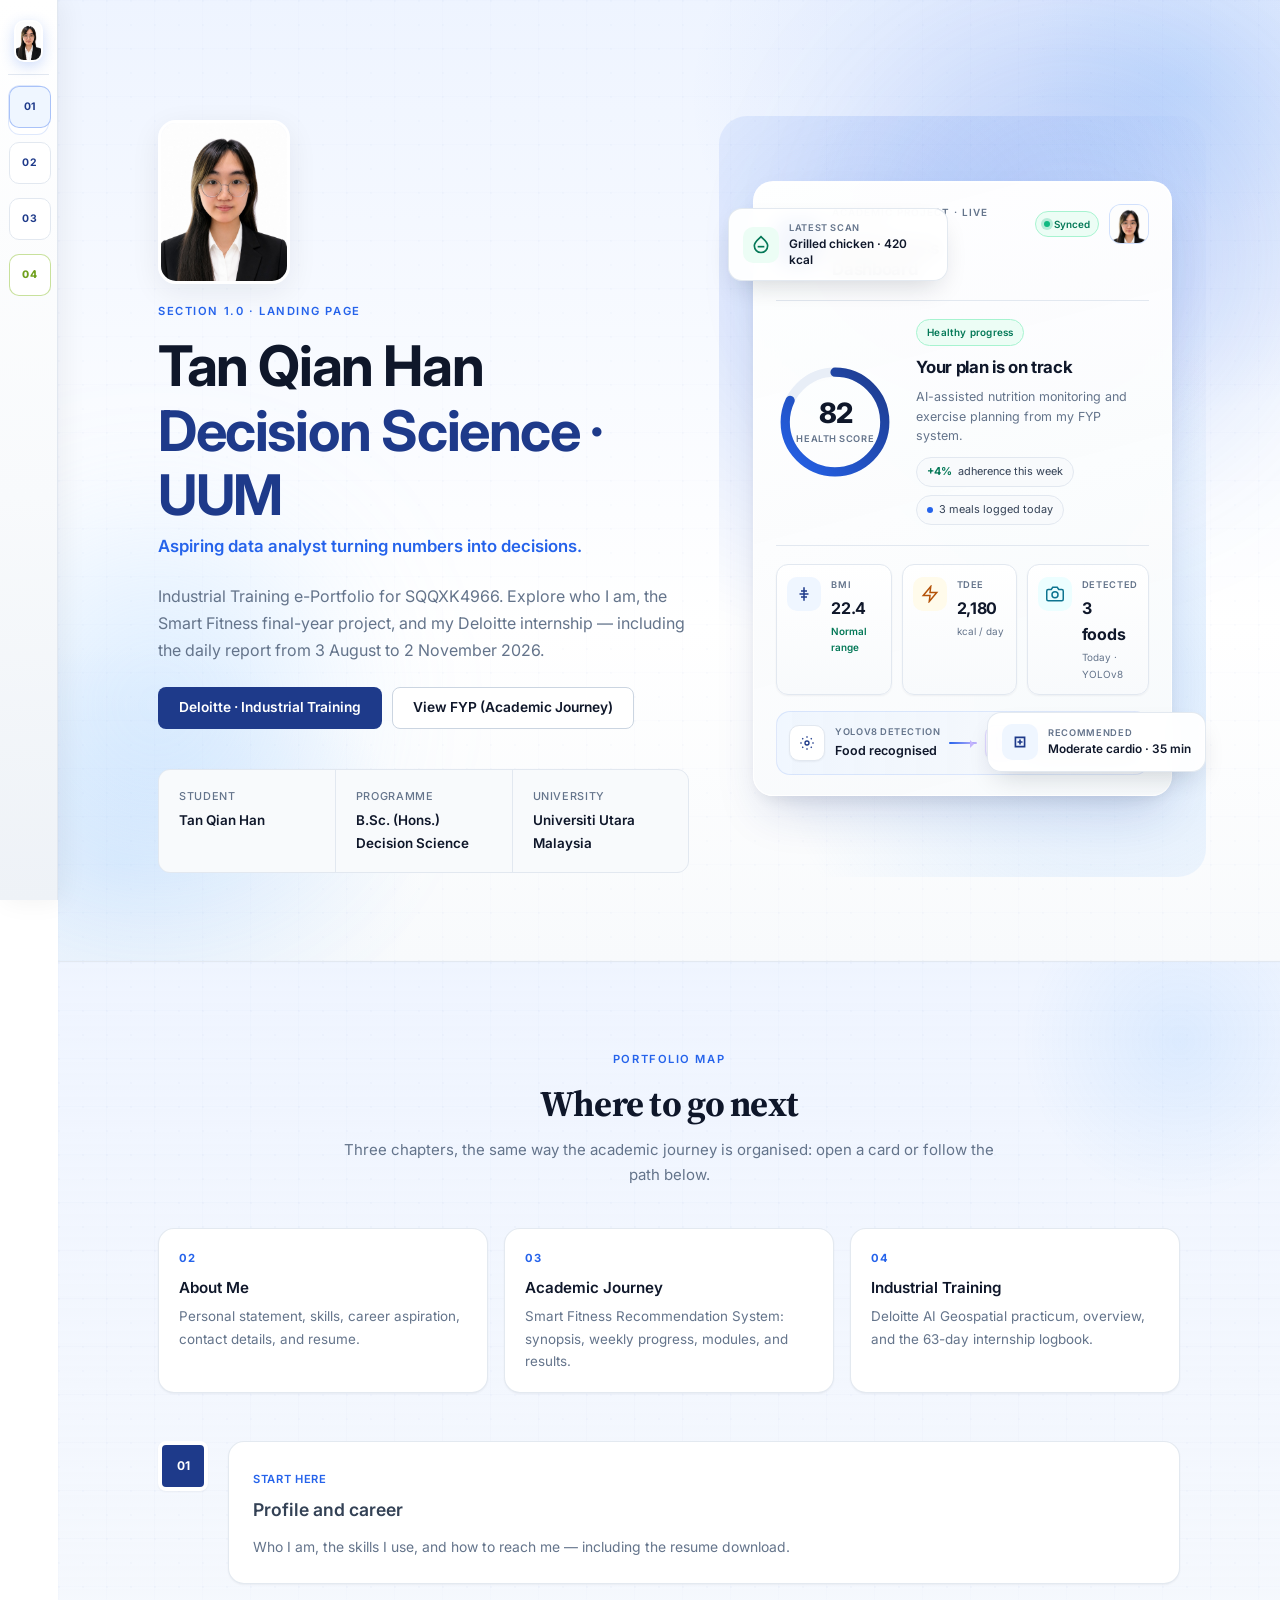
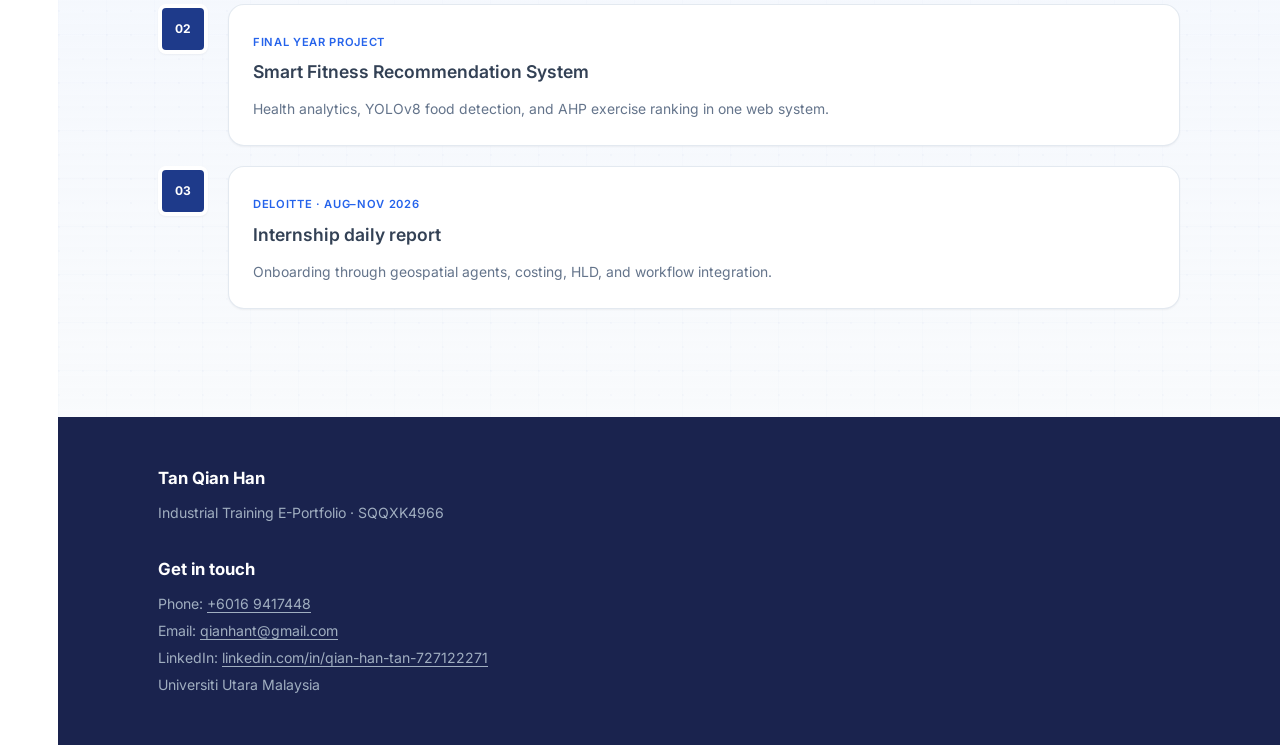
==== commit feac0c2e: "Publish the updated industrial training e-portfolio. The site now includes the Deloitte internship l" ====
--- a/index.html
+++ b/index.html
@@ -3,16 +3,15 @@
 <head>
   <meta charset="UTF-8" />
   <meta name="viewport" content="width=device-width, initial-scale=1.0" />
-  <meta name="description" content="Final Year Project portfolio for a Smart Fitness Recommendation System." />
-  <title>Smart Fitness FYP Portfolio</title>
-
+  <meta name="description" content="Industrial Training e-Portfolio — SQQXK4966." />
+  <title>Tan Qian Han — Home · E-Portfolio</title>
   <link rel="preconnect" href="https://fonts.googleapis.com">
   <link rel="preconnect" href="https://fonts.gstatic.com" crossorigin>
-  <link href="https://fonts.googleapis.com/css2?family=Inter:wght@400;500;600;700&display=swap" rel="stylesheet">
+  <link href="https://fonts.googleapis.com/css2?family=Inter:wght@400;500;600;700&family=Source+Serif+4:opsz,wght@8..60,600;8..60,700&display=swap" rel="stylesheet">
   <link rel="stylesheet" href="style.css" />
 </head>
-
-<body>
+<body data-page="home">
+
   <div class="ambient-decor" aria-hidden="true">
     <span class="ambient-blob blob-1"></span>
     <span class="ambient-blob blob-2"></span>
@@ -21,54 +20,38 @@
     <span class="ambient-ring ring-2"></span>
   </div>
 
-  <header class="site-header">
-    <a class="brand" href="#home">
-      <span class="brand-mark">SF</span>
-      <span>
-        <strong>FYP Portfolio</strong>
-        <small>Smart Fitness System</small>
-      </span>
-    </a>
-
-    <button class="menu-toggle" id="menuToggle" aria-label="Open navigation" aria-expanded="false">
-      <span></span><span></span><span></span>
-    </button>
-
-    <nav class="navbar" id="navbar">
-      <a href="#home">Home</a>
-      <a href="#about">About</a>
-      <a href="#synopsis">Synopsis</a>
-      <a href="#project">Project</a>
-      <a href="#progress">Progress</a>
-      <a href="#reflection">Reflection</a>
-      <a href="#development">Development</a>
-      <a href="#evidence">Evidence</a>
-      <a href="#recommendations">Recommendations</a>
-      <a href="#conclusion">Conclusion</a>
-    </nav>
-  </header>
-
-  <main>
-    <!-- HOME -->
+  <div class="app-shell" id="appShell">
+    <div class="app-main">
+      <header class="mobile-bar">
+        <button class="menu-toggle" id="menuToggle" type="button" aria-label="Open menu" aria-expanded="false" aria-controls="siteSidebar">
+          <span></span><span></span><span></span>
+        </button>
+        <span class="mobile-bar-title">E-Portfolio</span>
+      </header>
+      <main class="page-content">
+
+<!-- HOME -->
     <section class="hero section" id="home">
       <div class="hero-glow glow-one"></div>
       <div class="hero-glow glow-two"></div>
 
       <div class="hero-content">
-        <p class="eyebrow">FINAL YEAR PROJECT E-PORTFOLIO</p>
+        <img class="hero-headshot" src="assets/profile.jpg" alt="Tan Qian Han" width="132" height="164" decoding="async" />
+        <p class="eyebrow">SECTION 1.0 · LANDING PAGE</p>
         <h1>
-          Smart Fitness
-          <span>Recommendation System</span>
+          Tan Qian Han
+          <span>Decision Science · UUM</span>
         </h1>
+        <p class="hero-tagline">Aspiring data analyst turning numbers into decisions.</p>
         <p class="hero-description">
-          A web-based health support system integrating BMI and TDEE calculation,
-          YOLOv8 food detection, calorie estimation and AHP-based personalised
-          exercise recommendations.
+          Industrial Training e-Portfolio for SQQXK4966. Explore who I am, the Smart Fitness
+          final-year project, and my Deloitte internship — including the daily report from
+          3 August to 2 November 2026.
         </p>
 
         <div class="hero-actions">
-          <a class="button primary" href="#project">Explore My Project</a>
-          <a class="button secondary" href="#development">View System Modules</a>
+          <a class="button primary" href="internship.html">Deloitte · Industrial Training</a>
+          <a class="button secondary" href="academic.html">View FYP (Academic Journey)</a>
         </div>
 
         <div class="student-summary">
@@ -88,1054 +71,190 @@
       </div>
 
       <div class="hero-visual">
-        <div class="dashboard-card">
-          <div class="mini-header">
+        <div class="hero-preview-stage" aria-hidden="true">
+          <div class="hero-preview-orbit"></div>
+
+          <article class="dashboard-card dashboard-card--showcase">
+            <header class="dashboard-top">
+              <div class="dashboard-brand">
+                <span class="dashboard-logo" aria-hidden="true">SF</span>
+                <div>
+                  <p class="dashboard-kicker">Academic project · Live preview</p>
+                  <h2 class="dashboard-title">Smart Fitness Dashboard</h2>
+                </div>
+              </div>
+              <div class="dashboard-user">
+                <span class="dashboard-pulse">Synced</span>
+                <img class="dashboard-avatar" src="assets/profile.jpg" alt="" width="40" height="40" decoding="async" />
+              </div>
+            </header>
+
+            <div class="dashboard-hero-metric">
+              <div class="health-ring-wrap">
+                <svg class="health-ring" viewBox="0 0 128 128" role="img" aria-label="Health score 82 out of 100">
+                  <defs>
+                    <linearGradient id="healthScoreGrad" x1="0%" y1="0%" x2="100%" y2="100%">
+                      <stop offset="0%" stop-color="#2563eb"/>
+                      <stop offset="100%" stop-color="#1e3a8a"/>
+                    </linearGradient>
+                  </defs>
+                  <circle class="health-ring-track" cx="64" cy="64" r="54"/>
+                  <circle class="health-ring-progress" cx="64" cy="64" r="54"/>
+                </svg>
+                <div class="health-ring-label">
+                  <span class="health-ring-value">82</span>
+                  <span class="health-ring-caption">Health score</span>
+                </div>
+              </div>
+              <div class="dashboard-highlight">
+                <span class="status-badge status-badge--success">Healthy progress</span>
+                <h3>Your plan is on track</h3>
+                <p>AI-assisted nutrition monitoring and exercise planning from my FYP system.</p>
+                <ul class="dashboard-trend" aria-hidden="true">
+                  <li><span class="trend-up">+4%</span> adherence this week</li>
+                  <li><span class="trend-dot"></span> 3 meals logged today</li>
+                </ul>
+              </div>
+            </div>
+
+            <div class="dashboard-stats">
+              <article class="stat-tile">
+                <span class="stat-icon stat-icon--bmi" aria-hidden="true">
+                  <svg width="18" height="18" viewBox="0 0 24 24" fill="none" stroke="currentColor" stroke-width="2"><path d="M12 3v18M8 8h8M6 12h12M8 16h8"/></svg>
+                </span>
+                <div>
+                  <span class="stat-label">BMI</span>
+                  <strong class="stat-value">22.4</strong>
+                  <span class="stat-meta stat-meta--ok">Normal range</span>
+                </div>
+              </article>
+              <article class="stat-tile">
+                <span class="stat-icon stat-icon--tdee" aria-hidden="true">
+                  <svg width="18" height="18" viewBox="0 0 24 24" fill="none" stroke="currentColor" stroke-width="2"><path d="M13 2L3 14h9l-1 8 10-12h-9l1-8z"/></svg>
+                </span>
+                <div>
+                  <span class="stat-label">TDEE</span>
+                  <strong class="stat-value">2,180</strong>
+                  <span class="stat-meta">kcal / day</span>
+                </div>
+              </article>
+              <article class="stat-tile">
+                <span class="stat-icon stat-icon--detect" aria-hidden="true">
+                  <svg width="18" height="18" viewBox="0 0 24 24" fill="none" stroke="currentColor" stroke-width="2"><path d="M23 19a2 2 0 0 1-2 2H3a2 2 0 0 1-2-2V8a2 2 0 0 1 2-2h4l2-3h6l2 3h4a2 2 0 0 1 2 2z"/><circle cx="12" cy="13" r="4"/></svg>
+                </span>
+                <div>
+                  <span class="stat-label">Detected</span>
+                  <strong class="stat-value">3 foods</strong>
+                  <span class="stat-meta">Today · YOLOv8</span>
+                </div>
+              </article>
+            </div>
+
+            <div class="dashboard-pipeline">
+              <div class="pipeline-step pipeline-step--active">
+                <span class="pipeline-icon" aria-hidden="true">
+                  <svg width="16" height="16" viewBox="0 0 24 24" fill="none" stroke="currentColor" stroke-width="2"><circle cx="12" cy="12" r="3"/><path d="M12 2v2M12 20v2M4.93 4.93l1.41 1.41M17.66 17.66l1.41 1.41M2 12h2M20 12h2M4.93 19.07l1.41-1.41M17.66 6.34l1.41-1.41"/></svg>
+                </span>
+                <div>
+                  <span class="pipeline-label">YOLOv8 detection</span>
+                  <strong>Food recognised</strong>
+                </div>
+              </div>
+              <span class="pipeline-connector" aria-hidden="true"></span>
+              <div class="pipeline-step">
+                <span class="pipeline-icon pipeline-icon--accent" aria-hidden="true">
+                  <svg width="16" height="16" viewBox="0 0 24 24" fill="none" stroke="currentColor" stroke-width="2"><path d="M3 3v18h18"/><path d="M7 16l4-8 4 5 5-9"/></svg>
+                </span>
+                <div>
+                  <span class="pipeline-label">AHP ranking</span>
+                  <strong>Exercise selected</strong>
+                </div>
+              </div>
+            </div>
+          </article>
+
+          <aside class="preview-chip preview-chip--food">
+            <span class="preview-chip-icon preview-chip-icon--svg" aria-hidden="true">
+              <svg width="20" height="20" viewBox="0 0 24 24" fill="none" stroke="currentColor" stroke-width="2"><path d="M12 2C8 6 4 8 4 13a8 8 0 0 0 16 0c0-5-4-7-8-11z"/><path d="M8 14h8"/></svg>
+            </span>
             <div>
-              <small>WELCOME BACK</small>
-              <strong>Health Dashboard</strong>
-            </div>
-            <div class="avatar">TQH</div>
-          </div>
-
-          <div class="health-score">
-            <div class="score-ring">
-              <span>82</span>
-              <small>Health Score</small>
-            </div>
-            <div class="score-copy">
-              <span class="status-badge">Healthy progress</span>
-              <h3>Your plan is on track</h3>
-              <p>AI-assisted nutrition monitoring and exercise planning.</p>
-            </div>
-          </div>
-
-          <div class="mini-grid">
-            <article>
-              <span>BMI</span>
-              <strong>22.4</strong>
-              <small>Normal</small>
-            </article>
-            <article>
-              <span>TDEE</span>
-              <strong>2,180</strong>
-              <small>kcal/day</small>
-            </article>
-            <article>
-              <span>Detected</span>
-              <strong>3 foods</strong>
-              <small>Today</small>
-            </article>
-          </div>
+              <span class="preview-chip-label">Latest scan</span>
+              <strong>Grilled chicken · 420 kcal</strong>
+            </div>
+          </aside>
+
+          <aside class="preview-chip preview-chip--workout">
+            <span class="preview-chip-icon preview-chip-icon--svg" aria-hidden="true">
+              <svg width="20" height="20" viewBox="0 0 24 24" fill="none" stroke="currentColor" stroke-width="2"><path d="M6.5 6.5h11v11h-11z"/><path d="M9 12h6M12 9v6"/></svg>
+            </span>
+            <div>
+              <span class="preview-chip-label">Recommended</span>
+              <strong>Moderate cardio · 35 min</strong>
+            </div>
+          </aside>
         </div>
-
-        <div class="floating-card food-card">
-          <span class="floating-icon">◎</span>
-          <div>
-            <small>YOLOv8 Detection</small>
-            <strong>Food recognised</strong>
-          </div>
-        </div>
-
-        <div class="floating-card exercise-card">
-          <span class="floating-icon">↗</span>
-          <div>
-            <small>AHP Ranking</small>
-            <strong>Exercise selected</strong>
-          </div>
-        </div>
       </div>
     </section>
 
-    <!-- WELCOME -->
-    <section class="welcome section light-section">
-      <span class="section-blob section-blob-left" aria-hidden="true"></span>
-      <span class="section-blob section-blob-right" aria-hidden="true"></span>
+    <section class="section light-section" id="portfolio-map">
       <div class="section-heading centered">
-        <p class="eyebrow">WELCOME</p>
-        <h2>My Final Year Project Journey</h2>
-      </div>
-
-      <div class="welcome-layout">
-        <div class="welcome-copy">
-          <p>
-            Welcome to my Final Year Project e-Portfolio. This portfolio documents
-            the research, planning, development, testing and learning experiences
-            involved in completing my project entitled
-            <strong>“Smart Fitness Recommendation System.”</strong>
-          </p>
-          <p>
-            The project combines health calculations, artificial intelligence,
-            computer vision and multi-criteria decision-making to support healthier
-            lifestyle choices. It allows users to manage personal profiles, calculate
-            BMI and TDEE, identify food from images, estimate calorie intake and
-            receive ranked exercise recommendations.
-          </p>
-          <p>
-            This portfolio presents the project background, research objectives,
-            weekly progress, system modules, technical evidence, challenges,
-            achievements and personal reflection gained throughout the project.
-          </p>
-        </div>
-
-        <a class="poster-frame" href="assets/fyp-poster.pdf" target="_blank" rel="noopener">
-          <img class="poster-image" src="assets/fyp-poster.jpg" alt="FYP poster — Smart Fitness Recommendation System">
-          <span class="poster-caption">View full poster</span>
+        <p class="eyebrow">PORTFOLIO MAP</p>
+        <h2>Where to go next</h2>
+        <p>Three chapters, the same way the academic journey is organised: open a card or follow the path below.</p>
+      </div>
+
+      <div class="home-path-grid">
+        <a class="highlight-card home-path-card" href="about.html">
+          <span>02</span>
+          <h4>About Me</h4>
+          <p>Personal statement, skills, career aspiration, contact details, and resume.</p>
         </a>
-      </div>
-    </section>
-
-    <!-- ABOUT -->
-    <section class="section" id="about">
-      <div class="section-heading">
-        <p class="eyebrow">ABOUT ME</p>
-        <h2>Student Profile</h2>
-        <p>
-          Introduce your academic background, technical interests and professional aspiration.
-        </p>
-      </div>
-
-      <div class="about-grid">
-        <div class="profile-card">
-          <img class="profile-photo" src="assets/profile.jpg" alt="Student profile photo">
-          <h3>Tan Qian Han</h3>
-          <p>Final-Year Decision Science Student</p>
-          <div class="profile-meta">
-            <span>Student ID</span><strong>299564</strong>
-            <span>Course</span><strong>SQQZK 4993 Academic Project</strong>
-            <span>School</span><strong>School of Quantitative Sciences</strong>
-            <span>Supervisor</span><strong>Dr. Shanizan Herman Mohd Radzi</strong>
-          </div>
-        </div>
-
-        <div class="about-content">
-          <article class="content-card">
-            <h3>About Me</h3>
-            <p>
-              I am a final-year undergraduate student pursuing a Bachelor of Science
-              with Honours in Decision Science at Universiti Utara Malaysia. My academic
-              journey has strengthened my analytical thinking, problem-solving and
-              data-driven decision-making abilities.
-            </p>
-            <p>
-              I am particularly interested in data analytics, artificial intelligence,
-              machine learning, computer vision and system development. Through this
-              project, I applied Python, Flask, YOLOv8, SQLite and the Analytic
-              Hierarchy Process to develop a practical health recommendation system.
-            </p>
-          </article>
-
-          <div class="skills-grid">
-            <article class="content-card">
-              <h3>Technical Skills</h3>
-              <div class="tag-list">
-                <span>Python</span><span>Flask</span><span>YOLOv8</span>
-                <span>OpenCV</span><span>SQLite</span><span>Pandas</span>
-                <span>NumPy</span><span>Matplotlib</span><span>AHP</span>
-                <span>HTML & CSS</span><span>GitHub</span>
-              </div>
-            </article>
-
-            <article class="content-card">
-              <h3>Soft Skills</h3>
-              <div class="tag-list">
-                <span>Problem Solving</span><span>Critical Thinking</span>
-                <span>Time Management</span><span>Communication</span>
-                <span>Adaptability</span><span>Independent Learning</span>
-              </div>
-            </article>
-          </div>
-
-          <div class="about-bottom-grid">
-          <article class="content-card accent-card">
-            <h3>Career Aspiration</h3>
-            <p>
-              I aspire to build a career in data analytics, data science or artificial
-              intelligence, where I can transform data into meaningful insights and
-              create technology-based solutions for real-world problems.
-            </p>
-          </article>
-
-          <article class="content-card resume-card">
-            <div class="resume-card-top">
-              <div>
-                <h3>Resume</h3>
-                <p>Download my latest resume for internship and career opportunities.</p>
-              </div>
-              <div class="document-icon">CV</div>
-            </div>
-            <a class="button primary" href="assets/resume.pdf" target="_blank" rel="noopener">Download Resume</a>
-          </article>
-          </div>
-        </div>
-      </div>
-    </section>
-
-    <!-- SYNOPSIS -->
-    <section class="section synopsis-section" id="synopsis">
-      <div class="section-heading centered">
-        <p class="eyebrow">PROJECT SYNOPSIS</p>
-        <h2>Smart Fitness Recommendation System</h2>
-        <p>A concise overview of the research problem, proposed solution and expected contribution.</p>
-      </div>
-
-      <div class="synopsis-layout">
-        <article class="content-card synopsis-card">
-          <h3>Overview</h3>
-          <p>
-            The Smart Fitness Recommendation System is a web-based health application designed
-            to help users understand their personal energy needs, monitor food intake and
-            receive exercise guidance tailored to their goals. Rather than relying on manual
-            calorie logging and generic fitness advice, the system combines health analytics,
-            computer vision and structured decision-making into one integrated platform.
-          </p>
-          <p>
-            Users begin by creating a secure profile and entering body metrics such as height,
-            weight, age, gender and activity level. The system then calculates BMI, BMR and
-            TDEE to determine weight status and recommended daily calorie intake. Food images
-            can be uploaded or captured via camera, after which a custom YOLOv8 model detects
-            food items, estimates nutritional content and stores the results for later review.
-          </p>
-          <p>
-            For exercise planning, the Analytic Hierarchy Process (AHP) evaluates alternatives
-            using weighted criteria and recommends suitable activities based on the user’s
-            fitness goal and selected body area. Developed with Python, Flask and SQLite,
-            the project demonstrates how Decision Science and artificial intelligence can be
-            applied to create a practical, explainable and user-centred health support system.
-          </p>
-        </article>
-
-        <div class="synopsis-highlights">
-          <article class="highlight-card">
-            <span>01</span>
-            <h4>Research Focus</h4>
-            <p>Personalised health monitoring through integrated AI and decision analysis.</p>
-          </article>
-          <article class="highlight-card">
-            <span>02</span>
-            <h4>Core Technologies</h4>
-            <p>Python, Flask, YOLOv8, OpenCV, SQLite and AHP.</p>
-          </article>
-          <article class="highlight-card">
-            <span>03</span>
-            <h4>Expected Outcome</h4>
-            <p>A functional web system that automates food logging and ranks exercises transparently.</p>
-          </article>
-          <article class="highlight-card">
-            <span>04</span>
-            <h4>Academic Contribution</h4>
-            <p>Combines computer vision with multi-criteria decision-making for fitness guidance.</p>
-          </article>
-        </div>
-      </div>
-    </section>
-
-    <!-- PROJECT -->
-    <section class="section light-section" id="project">
-      <div class="section-heading centered">
-        <p class="eyebrow">PROJECT PAGE</p>
-        <h2>About My Final Year Project</h2>
-        <p>
-          Smart Fitness Recommendation System Using YOLO Food Detection and AHP-Based Exercise Recommendation
-        </p>
-      </div>
-
-      <div class="project-overview">
-        <article class="content-card large-card">
-          <span class="number-label">01</span>
-          <h3>Project Background</h3>
-          <p>
-            Maintaining a healthy lifestyle requires users to understand their energy
-            needs, food intake and suitable physical activities. However, many users
-            find manual calorie tracking inconvenient and receive generic exercise
-            advice that may not match their body condition, target body area or goals.
-          </p>
-          <p>
-            The proposed system integrates health calculations, computer vision and
-            decision analysis into one web application. It provides a more convenient
-            way to monitor food intake and obtain personalised fitness guidance.
-          </p>
-        </article>
-
-        <article class="content-card large-card">
-          <span class="number-label">02</span>
-          <h3>Problem Statement</h3>
-          <p>
-            Existing fitness applications often depend on manual food entry and may
-            provide generalised exercise recommendations. Users may not know their
-            appropriate calorie requirements or which exercises best match their needs.
-          </p>
-          <p>
-            A unified system is therefore needed to automatically identify food,
-            estimate calories, calculate personal health indicators and recommend
-            exercises through a transparent decision-making method.
-          </p>
-        </article>
-      </div>
-
-      <div class="research-questions-panel content-card">
-        <p class="eyebrow">1.4 RESEARCH QUESTIONS</p>
-        <h3>Research Questions</h3>
-        <p>
-          Based on the problem statements discussed in the previous section, this study
-          aims to answer the following research questions:
-        </p>
-        <ol class="research-questions-list">
-          <li>
-            How can an AI-powered web-based system provide personalised fitness
-            recommendations for weight management?
-          </li>
-          <li>
-            How can Body Mass Index (BMI), Basal Metabolic Rate (BMR) and Total Daily
-            Energy Expenditure (TDEE) be integrated to generate personalised nutritional
-            recommendations?
-          </li>
-          <li>
-            How can You Only Look Once (YOLO) improve the efficiency and accuracy of food
-            calorie tracking through automatic food recognition?
-          </li>
-        </ol>
-      </div>
-
-      <div class="objective-panel">
-        <div>
-          <p class="eyebrow">RESEARCH OBJECTIVES</p>
-          <h3>Research Objectives</h3>
-          <p>
-            The main objective of this study is to develop an intelligent web-based fitness
-            recommendation system that assists users in managing their weight through personalised
-            nutrition and exercise recommendations.
-          </p>
-          <p class="objective-intro">The specific objectives are as follows:</p>
-        </div>
-        <ol class="objective-list">
-          <li>
-            <span>01</span>
-            <p>To develop an AI-powered web-based fitness recommendation system for healthy weight management.</p>
-          </li>
-          <li>
-            <span>02</span>
-            <p>To calculate users' nutritional requirements using Body Mass Index (BMI), Basal Metabolic Rate (BMR) and Total Daily Energy Expenditure (TDEE).</p>
-          </li>
-          <li>
-            <span>03</span>
-            <p>To implement YOLO object detection for automatic food recognition and calorie estimation.</p>
-          </li>
-          <li>
-            <span>04</span>
-            <p>To apply the Analytic Hierarchy Process (AHP) to rank and recommend suitable exercises based on multiple evaluation criteria.</p>
-          </li>
-        </ol>
-      </div>
-
-      <div class="scope-grid">
-        <article class="icon-card">
-          <span>01</span><h3>User Management</h3>
-          <p>Registration, secure login, password hashing and personal profile storage.</p>
-        </article>
-        <article class="icon-card">
-          <span>02</span><h3>Health Analysis</h3>
-          <p>BMI, TDEE, weight category and daily calorie recommendation.</p>
-        </article>
-        <article class="icon-card">
-          <span>03</span><h3>Food Recognition</h3>
-          <p>Image upload or camera input with YOLOv8 food-object detection.</p>
-        </article>
-        <article class="icon-card">
-          <span>04</span><h3>Exercise Ranking</h3>
-          <p>AHP-based recommendations according to user needs and selected body area.</p>
-        </article>
-      </div>
-
-      <div class="methodology">
-        <div class="section-heading">
-          <p class="eyebrow">RESEARCH METHODOLOGY</p>
-          <h2>Systematic Development Process</h2>
-        </div>
-        <div class="process-line">
-          <article><span>1</span><h4>Literature Review</h4><p>Review health, calorie, food detection and exercise recommendation studies.</p></article>
-          <article><span>2</span><h4>Requirement Analysis</h4><p>Identify users, system functions, input requirements and expected outputs.</p></article>
-          <article><span>3</span><h4>System Design</h4><p>Design architecture, database, interface, workflow and recommendation logic.</p></article>
-          <article><span>4</span><h4>Model Development</h4><p>Prepare food data and train the custom YOLOv8 detection model.</p></article>
-          <article><span>5</span><h4>Implementation</h4><p>Integrate Python, Flask, SQLite, OpenCV, YOLO and AHP modules.</p></article>
-          <article><span>6</span><h4>Testing</h4><p>Validate functions, calculations, detection output and system usability.</p></article>
-        </div>
-      </div>
-
-      <div class="challenges-section">
-        <div class="section-heading centered">
-          <p class="eyebrow">PROJECT CHALLENGES</p>
-          <h2>Challenges and Solutions</h2>
-          <p>Key difficulties encountered during development and how they were addressed.</p>
-        </div>
-
-        <div class="challenge-solution-grid">
-          <article class="challenge-solution-card">
-            <div class="challenge-block">
-              <span>Challenge</span>
-              <h3>Training YOLO Dataset</h3>
-            </div>
-            <div class="solution-block">
-              <span>Solution</span>
-              <p>Prepared a labelled food image dataset, configured YOLOv8 training parameters and iteratively evaluated model performance to improve detection accuracy.</p>
-            </div>
-          </article>
-          <article class="challenge-solution-card">
-            <div class="challenge-block">
-              <span>Challenge</span>
-              <h3>Collecting Food Images</h3>
-            </div>
-            <div class="solution-block">
-              <span>Solution</span>
-              <p>Gathered food images from multiple sources, standardised labelling format and organised classes to ensure sufficient variety for model training.</p>
-            </div>
-          </article>
-          <article class="challenge-solution-card">
-            <div class="challenge-block">
-              <span>Challenge</span>
-              <h3>Camera Compatibility</h3>
-            </div>
-            <div class="solution-block">
-              <span>Solution</span>
-              <p>Implemented OpenCV-based camera capture with image upload as a fallback so users could still submit food photos when live camera access was unavailable.</p>
-            </div>
-          </article>
-          <article class="challenge-solution-card">
-            <div class="challenge-block">
-              <span>Challenge</span>
-              <h3>Flask Integration</h3>
-            </div>
-            <div class="solution-block">
-              <span>Solution</span>
-              <p>Structured the application into modular Flask routes and Python components, allowing health calculations, detection and recommendation features to work within one web system.</p>
-            </div>
-          </article>
-          <article class="challenge-solution-card">
-            <div class="challenge-block">
-              <span>Challenge</span>
-              <h3>SQLite Relationship</h3>
-            </div>
-            <div class="solution-block">
-              <span>Solution</span>
-              <p>Designed relational database tables with foreign keys to connect user profiles, food detection records and history data consistently.</p>
-            </div>
-          </article>
-          <article class="challenge-solution-card">
-            <div class="challenge-block">
-              <span>Challenge</span>
-              <h3>Debugging Model Path</h3>
-            </div>
-            <div class="solution-block">
-              <span>Solution</span>
-              <p>Used consistent relative file paths and tested model loading across different environments to prevent path errors during deployment and execution.</p>
-            </div>
-          </article>
-        </div>
-      </div>
-    </section>
-
-    <!-- WEEKLY PROGRESS -->
-    <section class="section" id="progress">
-      <div class="section-heading centered">
-        <p class="eyebrow">WEEKLY PROGRESS</p>
-        <h2>Project Development Timeline</h2>
-        <p>Update the details below so they match your actual logbook and supervisor meetings.</p>
-      </div>
-
-      <div class="timeline">
+        <a class="highlight-card home-path-card" href="academic.html">
+          <span>03</span>
+          <h4>Academic Journey</h4>
+          <p>Smart Fitness Recommendation System: synopsis, weekly progress, modules, and results.</p>
+        </a>
+        <a class="highlight-card home-path-card" href="internship.html">
+          <span>04</span>
+          <h4>Industrial Training</h4>
+          <p>Deloitte AI Geospatial practicum, overview, and the 63-day internship logbook.</p>
+        </a>
+      </div>
+
+      <div class="timeline home-timeline">
         <article class="timeline-item">
           <div class="timeline-marker">01</div>
-          <div class="timeline-card">
-            <span>Week 1</span>
-            <h3>Topic Selection and Initial Planning</h3>
-            <h4>Activities</h4>
-            <p>Discussed possible project topics, identified a health-related problem and selected the Smart Fitness Recommendation System.</p>
-            <h4>Reflection</h4>
-            <p>I learned that a good project must solve a meaningful problem while remaining realistic within the available time and resources.</p>
-          </div>
+          <a class="timeline-card content-card" href="about.html">
+            <span>Start here</span>
+            <h3>Profile and career</h3>
+            <p>Who I am, the skills I use, and how to reach me — including the resume download.</p>
+          </a>
         </article>
-
         <article class="timeline-item">
           <div class="timeline-marker">02</div>
-          <div class="timeline-card">
-            <span>Week 2</span>
-            <h3>Literature Review</h3>
-            <h4>Activities</h4>
-            <p>Reviewed studies related to BMI, TDEE, calorie estimation, food recognition, YOLO and exercise recommendation.</p>
-            <h4>Reflection</h4>
-            <p>This stage helped me understand the research gap and establish a stronger academic foundation for the system.</p>
-          </div>
+          <a class="timeline-card content-card" href="academic.html#synopsis">
+            <span>Final year project</span>
+            <h3>Smart Fitness Recommendation System</h3>
+            <p>Health analytics, YOLOv8 food detection, and AHP exercise ranking in one web system.</p>
+          </a>
         </article>
-
         <article class="timeline-item">
           <div class="timeline-marker">03</div>
-          <div class="timeline-card">
-            <span>Week 3</span>
-            <h3>Proposal and Requirement Analysis</h3>
-            <h4>Activities</h4>
-            <p>Prepared the problem statement, objectives, project scope, functional requirements and proposed solution.</p>
-            <h4>Reflection</h4>
-            <p>I improved my ability to connect the research problem, objectives and proposed system functions logically.</p>
-          </div>
+          <a class="timeline-card content-card" href="internship.html#internship-daily">
+            <span>Deloitte · Aug–Nov 2026</span>
+            <h3>Internship daily report</h3>
+            <p>Onboarding through geospatial agents, costing, HLD, and workflow integration.</p>
+          </a>
         </article>
-
-        <article class="timeline-item">
-          <div class="timeline-marker">04</div>
-          <div class="timeline-card">
-            <span>Week 4</span>
-            <h3>System and Database Design</h3>
-            <h4>Activities</h4>
-            <p>Designed the system workflow, database tables, user interface structure and application modules.</p>
-            <h4>Reflection</h4>
-            <p>Planning the architecture before coding reduced confusion and made module integration more systematic.</p>
-          </div>
-        </article>
-
-        <article class="timeline-item">
-          <div class="timeline-marker">05</div>
-          <div class="timeline-card">
-            <span>Week 5</span>
-            <h3>User Authentication Development</h3>
-            <h4>Activities</h4>
-            <p>Developed registration, login, user profile and password-change functions using SQLite and bcrypt.</p>
-            <h4>Reflection</h4>
-            <p>I learned the importance of protecting user credentials rather than storing plain-text passwords.</p>
-          </div>
-        </article>
-
-        <article class="timeline-item">
-          <div class="timeline-marker">06</div>
-          <div class="timeline-card">
-            <span>Week 6</span>
-            <h3>BMI and TDEE Module</h3>
-            <h4>Activities</h4>
-            <p>Implemented BMI classification, BMR and TDEE calculations and personalised calorie recommendations.</p>
-            <h4>Reflection</h4>
-            <p>This stage strengthened my understanding of converting health formulas into usable system functions.</p>
-          </div>
-        </article>
-
-        <article class="timeline-item">
-          <div class="timeline-marker">07</div>
-          <div class="timeline-card">
-            <span>Week 7</span>
-            <h3>Food Dataset Preparation</h3>
-            <h4>Activities</h4>
-            <p>Collected, labelled and organised food images before training the YOLOv8 detection model.</p>
-            <h4>Reflection</h4>
-            <p>I realised that model quality depends greatly on accurate labels and sufficiently varied training images.</p>
-          </div>
-        </article>
-
-        <article class="timeline-item">
-          <div class="timeline-marker">08</div>
-          <div class="timeline-card">
-            <span>Week 8</span>
-            <h3>YOLOv8 Training and Evaluation</h3>
-            <h4>Activities</h4>
-            <p>Trained the custom model, reviewed prediction results and adjusted dataset or training settings where necessary.</p>
-            <h4>Reflection</h4>
-            <p>Model training required patience because improvements depended on repeated testing and careful error analysis.</p>
-          </div>
-        </article>
-
-        <article class="timeline-item">
-          <div class="timeline-marker">09</div>
-          <div class="timeline-card">
-            <span>Week 9</span>
-            <h3>Food Detection Integration</h3>
-            <h4>Activities</h4>
-            <p>Integrated image upload, camera capture, bounding-box output, detected food names and calorie estimates into Flask.</p>
-            <h4>Reflection</h4>
-            <p>I gained practical experience integrating a machine-learning model into a working web application.</p>
-          </div>
-        </article>
-
-        <article class="timeline-item">
-          <div class="timeline-marker">10</div>
-          <div class="timeline-card">
-            <span>Week 10</span>
-            <h3>AHP Exercise Recommendation</h3>
-            <h4>Activities</h4>
-            <p>Defined exercise criteria, applied AHP weights and ranked exercises according to user preferences and selected body areas.</p>
-            <h4>Reflection</h4>
-            <p>This module demonstrated how Decision Science can make recommendation logic more structured and explainable.</p>
-          </div>
-        </article>
-
-        <article class="timeline-item">
-          <div class="timeline-marker">11</div>
-          <div class="timeline-card">
-            <span>Week 11</span>
-            <h3>History and Data Visualisation</h3>
-            <h4>Activities</h4>
-            <p>Stored detection records and developed date filters, summaries and visualisations for users’ food history.</p>
-            <h4>Reflection</h4>
-            <p>I learned to present stored information in a form that users can understand quickly.</p>
-          </div>
-        </article>
-
-        <article class="timeline-item">
-          <div class="timeline-marker">12</div>
-          <div class="timeline-card">
-            <span>Week 12</span>
-            <h3>System Testing and Debugging</h3>
-            <h4>Activities</h4>
-            <p>Tested each module, corrected database and interface errors, and checked calculation and recommendation outputs.</p>
-            <h4>Reflection</h4>
-            <p>Testing showed that a system is not complete merely because it runs; each output must also be accurate and consistent.</p>
-          </div>
-        </article>
-
-        <article class="timeline-item">
-          <div class="timeline-marker">13</div>
-          <div class="timeline-card">
-            <span>Week 13</span>
-            <h3>Poster and Presentation Preparation</h3>
-            <h4>Activities</h4>
-            <p>Prepared the FYP poster, presentation slides, system demonstration and possible viva responses.</p>
-            <h4>Reflection</h4>
-            <p>I improved my ability to explain complex technical work clearly to a non-technical audience.</p>
-          </div>
-        </article>
-
-        <article class="timeline-item">
-          <div class="timeline-marker">14</div>
-          <div class="timeline-card">
-            <span>Week 14</span>
-            <h3>Final Report and Portfolio</h3>
-            <h4>Activities</h4>
-            <p>Completed the final report, revised references, organised evidence and developed this e-Portfolio.</p>
-            <h4>Reflection</h4>
-            <p>This final stage helped me appreciate the progress made from the initial idea to a functioning application.</p>
-          </div>
-        </article>
       </div>
     </section>
 
-    <!-- REFLECTION -->
-    <section class="section dark-section" id="reflection">
-      <div class="section-heading centered">
-        <p class="eyebrow">REFLECTION</p>
-        <h2>What I Learned From This Project</h2>
-      </div>
-
-      <div class="reflection-grid">
-        <article>
-          <span>01</span>
-          <h3>Technical Growth</h3>
-          <p>
-            I improved my programming ability by building a multi-page Flask
-            application and connecting user authentication, calculations, computer
-            vision, recommendation logic and database operations.
-          </p>
-        </article>
-        <article>
-          <span>02</span>
-          <h3>Research Growth</h3>
-          <p>
-            I learned how to identify a research problem, review literature, define
-            objectives, choose suitable methods and present findings in an academic form.
-          </p>
-        </article>
-        <article>
-          <span>03</span>
-          <h3>Problem Solving</h3>
-          <p>
-            Errors involving packages, environments, cameras, model paths, databases
-            and interface keys required me to investigate causes systematically and test
-            different solutions.
-          </p>
-        </article>
-        <article>
-          <span>04</span>
-          <h3>Personal Development</h3>
-          <p>
-            Completing the project strengthened my patience, time management,
-            confidence, independent learning and willingness to continue improving.
-          </p>
-        </article>
-      </div>
-
-      <blockquote>
-        “The most valuable outcome of this project was not only the completed system,
-        but also the ability to learn independently, overcome uncertainty and transform
-        an initial idea into a functional solution.”
-      </blockquote>
-    </section>
-
-    <!-- DEVELOPMENT -->
-    <section class="section light-section" id="development">
-      <div class="section-heading centered">
-        <p class="eyebrow">SYSTEM DEVELOPMENT</p>
-        <h2>Smart Fitness System Modules</h2>
-        <p>
-          A complete walkthrough of the Smart Fitness system modules and technology stack.
-        </p>
-      </div>
-
-      <div class="diagram-block">
-        <div class="section-heading centered">
-          <p class="eyebrow">SYSTEM ARCHITECTURE</p>
-          <h2>System Architecture Diagram</h2>
-        </div>
-
-        <div class="architecture-diagram">
-          <div class="diagram-node">User</div>
-          <div class="diagram-arrow">↓</div>
-          <div class="diagram-node">Login System</div>
-          <div class="diagram-arrow">↓</div>
-          <div class="diagram-node">Dashboard</div>
-          <div class="diagram-arrow">↓</div>
-
-          <div class="diagram-divider">
-            <div class="diagram-modules">
-              <div class="diagram-module">BMI Module</div>
-              <div class="diagram-module">TDEE Module</div>
-              <div class="diagram-module">Food Detection</div>
-              <div class="diagram-module">Exercise Recommendation</div>
-            </div>
-          </div>
-
-          <div class="diagram-arrow">↓</div>
-
-          <div class="diagram-engines">
-            <div class="diagram-engine">YOLOv8</div>
-            <div class="diagram-engine">SQLite Database</div>
-            <div class="diagram-engine">AHP Engine</div>
-          </div>
-
-          <div class="diagram-arrow">↓</div>
-          <div class="diagram-node diagram-result">Results</div>
-        </div>
-      </div>
-
-      <div class="diagram-block">
-        <div class="section-heading centered">
-          <p class="eyebrow">SYSTEM WORKFLOW</p>
-          <h2>Flowchart</h2>
-        </div>
-
-        <div class="flowchart">
-          <div class="flow-step flow-start">Start</div>
-          <div class="flow-arrow">↓</div>
-          <div class="flow-step">Login</div>
-          <div class="flow-arrow">↓</div>
-          <div class="flow-step">Input User Information</div>
-          <div class="flow-arrow">↓</div>
-          <div class="flow-step">Calculate BMI</div>
-          <div class="flow-arrow">↓</div>
-          <div class="flow-step">Upload Food</div>
-          <div class="flow-arrow">↓</div>
-          <div class="flow-step">YOLO Detection</div>
-          <div class="flow-arrow">↓</div>
-          <div class="flow-step">Calculate Calories</div>
-          <div class="flow-arrow">↓</div>
-          <div class="flow-step">Choose Body Part</div>
-          <div class="flow-arrow">↓</div>
-          <div class="flow-step">AHP Recommendation</div>
-          <div class="flow-arrow">↓</div>
-          <div class="flow-step">Save History</div>
-          <div class="flow-arrow">↓</div>
-          <div class="flow-step flow-end">End</div>
-        </div>
-      </div>
-
-      <div class="module-stack">
-        <article class="module-card">
-          <div class="module-copy">
-            <span class="module-number">01</span>
-            <h3>User Registration and Login</h3>
-            <p>
-              New users can create an account and log in before accessing personalised
-              features. Passwords are protected using bcrypt hashing, while profile data
-              are stored in SQLite.
-            </p>
-            <ul>
-              <li>User registration and validation</li>
-              <li>Secure password storage</li>
-              <li>Login session management</li>
-              <li>Password-change function</li>
-            </ul>
-          </div>
-          <img class="system-shot" src="assets/login.jpg" alt="FitLife login screen">
-        </article>
-
-        <article class="module-card reverse">
-          <div class="module-copy">
-            <span class="module-number">02</span>
-            <h3>BMI and TDEE Calculation</h3>
-            <p>
-              The module uses personal data such as height, weight, age, gender and
-              activity level to calculate BMI, BMR and TDEE. It then displays weight
-              status and daily calorie guidance.
-            </p>
-            <ul>
-              <li>BMI result and category</li>
-              <li>Basal Metabolic Rate</li>
-              <li>Total Daily Energy Expenditure</li>
-              <li>Recommended calorie intake</li>
-            </ul>
-          </div>
-          <img class="system-shot" src="assets/bmi-tdee.jpg" alt="BMI, BMR and TDEE calculation screen">
-        </article>
-
-        <article class="module-card">
-          <div class="module-copy">
-            <span class="module-number">03</span>
-            <h3>Nutrition Recommendation</h3>
-            <p>
-              Based on the user’s profile, current weight and desired weight, the system
-              provides calorie guidance to support safe and realistic weight management.
-            </p>
-            <ul>
-              <li>Personal calorie target</li>
-              <li>Weight-management guidance</li>
-              <li>Health-status feedback</li>
-              <li>Easy-to-read summaries</li>
-            </ul>
-          </div>
-          <img class="system-shot" src="assets/nutrition.jpg" alt="Nutrition recommendation screen">
-        </article>
-
-        <article class="module-card reverse">
-          <div class="module-copy">
-            <span class="module-number">04</span>
-            <h3>YOLOv8 Food Detection</h3>
-            <p>
-              Users can upload an image or capture one using a camera. The custom YOLOv8
-              model detects supported food items, draws bounding boxes and produces an
-              estimated calorie total.
-            </p>
-            <ul>
-              <li>Image upload and camera input</li>
-              <li>Food-object detection</li>
-              <li>Bounding-box visualisation</li>
-              <li>Calorie estimation and saving</li>
-            </ul>
-          </div>
-          <img class="system-shot" src="assets/detection.jpg" alt="YOLOv8 food detection result screen">
-        </article>
-
-        <article class="module-card">
-          <div class="module-copy">
-            <span class="module-number">05</span>
-            <h3>AHP Exercise Recommendation</h3>
-            <p>
-              The Analytic Hierarchy Process evaluates exercise alternatives using
-              weighted criteria. The module then recommends suitable exercises based on
-              the selected body part and user requirements.
-            </p>
-            <ul>
-              <li>Body-part selection</li>
-              <li>Weighted decision criteria</li>
-              <li>Exercise scoring and ranking</li>
-              <li>Personalised recommendation output</li>
-            </ul>
-          </div>
-          <img class="system-shot" src="assets/exercise.jpg" alt="AHP exercise recommendation screen">
-        </article>
-
-        <article class="module-card reverse">
-          <div class="module-copy">
-            <span class="module-number">06</span>
-            <h3>Food Detection History</h3>
-            <p>
-              Detection results are stored with the date, time, detected food items and
-              calorie information. Users can filter records and review previous intake.
-            </p>
-            <ul>
-              <li>Date-based record filtering</li>
-              <li>Detected-food summaries</li>
-              <li>Calorie-history display</li>
-              <li>Visual data presentation</li>
-            </ul>
-          </div>
-          <img class="system-shot" src="assets/history.jpg" alt="Food detection history screen">
-        </article>
-      </div>
-
-      <div class="tech-section">
-        <div class="section-heading centered">
-          <p class="eyebrow">TOOLS USED</p>
-          <h2>Technology Stack</h2>
-        </div>
-        <div class="tech-grid">
-          <article><strong>Python</strong><span>Core programming language</span></article>
-          <article><strong>Flask</strong><span>Web application framework</span></article>
-          <article><strong>YOLOv8</strong><span>Food-object detection model</span></article>
-          <article><strong>OpenCV</strong><span>Image and camera processing</span></article>
-          <article><strong>SQLite</strong><span>User and history database</span></article>
-          <article><strong>AHP</strong><span>Exercise decision methodology</span></article>
-          <article><strong>Pandas</strong><span>Data manipulation</span></article>
-          <article><strong>Matplotlib</strong><span>Data visualisation</span></article>
-        </div>
-      </div>
-    </section>
-
-    <!-- EVIDENCE -->
-    <section class="section" id="evidence">
-      <div class="section-heading centered">
-        <p class="eyebrow">PROJECT EVIDENCE</p>
-        <h2>Results and Demonstration</h2>
-      </div>
-
-      <div class="evidence-grid">
-        <article class="document-card">
-          <div class="document-icon">PDF</div>
-          <h3>Final Report</h3>
-          <p>Complete FYP report documenting research, methodology and system evaluation.</p>
-          <a href="assets/final-report.pdf" target="_blank" rel="noopener">View document</a>
-        </article>
-        <article class="document-card">
-          <div class="document-icon">IMG</div>
-          <h3>FYP Poster</h3>
-          <p>Academic poster summarising the project objectives, methods and results.</p>
-          <a href="assets/fyp-poster.pdf" target="_blank" rel="noopener" download>Download poster</a>
-        </article>
-      </div>
-
-      <div class="gallery">
-        <img class="gallery-item" src="assets/detection.jpg" alt="YOLO food detection result">
-        <img class="gallery-item" src="assets/exercise.jpg" alt="AHP exercise recommendation result">
-        <img class="gallery-item" src="assets/bmi-tdee.jpg" alt="BMI BMR TDEE health metrics">
-      </div>
-    </section>
-
-    <!-- RECOMMENDATIONS -->
-    <section class="section recommendations-section" id="recommendations">
-      <div class="section-heading centered">
-        <p class="eyebrow">FUTURE WORK</p>
-        <h2>Recommendations for Future Enhancement</h2>
-        <p>
-          Several improvements can be considered to enhance the capability of the
-          proposed system in future studies.
-        </p>
-      </div>
-
-      <div class="recommendations-intro content-card">
-        <p>
-          While the current system successfully integrates health calculations, food
-          recognition and exercise ranking, further development could significantly
-          improve accuracy, scalability and real-world applicability. The recommendations
-          below outline practical directions for extending this research.
-        </p>
-      </div>
-
-      <div class="recommendations-grid">
-        <article class="recommendation-card">
-          <span class="rec-icon">01</span>
-          <h3>Expanded Food Dataset</h3>
-          <p>
-            The food recognition model can be improved by expanding the training dataset
-            to include a greater variety of local and international food items. A larger
-            dataset would improve detection accuracy and increase the applicability of the
-            system to more diverse dietary habits.
-          </p>
-        </article>
-        <article class="recommendation-card">
-          <span class="rec-icon">02</span>
-          <h3>Wearable Device Integration</h3>
-          <p>
-            Future studies may integrate wearable devices such as smartwatches or fitness
-            trackers to automatically collect physiological data, including heart rate,
-            step count, calories burned and sleep quality. Such integration would enable
-            the system to generate more dynamic and personalised recommendations based on
-            real-time user activity.
-          </p>
-        </article>
-        <article class="recommendation-card">
-          <span class="rec-icon">03</span>
-          <h3>Adaptive Exercise Learning</h3>
-          <p>
-            The exercise recommendation module may be enhanced by incorporating machine
-            learning techniques that continuously learn from users' exercise history and
-            preferences. Rather than relying solely on predefined AHP scores, future
-            systems could adapt recommendations according to user behaviour and exercise
-            performance over time.
-          </p>
-        </article>
-        <article class="recommendation-card">
-          <span class="rec-icon">04</span>
-          <h3>Cloud & Mobile Deployment</h3>
-          <p>
-            Cloud-based database management systems such as MySQL or PostgreSQL may be
-            adopted to support multiple users simultaneously and improve scalability.
-            Developing dedicated Android and iOS mobile applications would also improve
-            accessibility and allow users to monitor their fitness more conveniently.
-          </p>
-        </article>
-        <article class="recommendation-card wide">
-          <span class="rec-icon">05</span>
-          <h3>Comprehensive Health Indicators</h3>
-          <p>
-            Future research may incorporate additional health indicators such as body fat
-            percentage, blood pressure, medical history, or wearable sensor data to provide
-            more comprehensive health recommendations. Combining these inputs with existing
-            BMI, TDEE and activity data would create a richer and more clinically informed
-            decision-support framework.
-          </p>
-        </article>
-      </div>
-    </section>
-
-    <!-- CONCLUSION -->
-    <section class="section conclusion-section" id="conclusion">
-      <div class="section-heading centered">
-        <p class="eyebrow">ACHIEVEMENT & CONCLUSION</p>
-        <h2>From an Idea to a Functional System</h2>
-      </div>
-
-      <div class="achievement-grid">
-        <article>
-          <strong>01</strong>
-          <h3>Integrated System</h3>
-          <p>Successfully combined multiple health, AI, database and decision-support modules.</p>
-        </article>
-        <article>
-          <strong>02</strong>
-          <h3>Custom AI Model</h3>
-          <p>Trained and integrated a YOLOv8 model for food recognition.</p>
-        </article>
-        <article>
-          <strong>03</strong>
-          <h3>Decision Science Application</h3>
-          <p>Applied AHP to provide systematic and explainable exercise rankings.</p>
-        </article>
-        <article>
-          <strong>04</strong>
-          <h3>Personal Growth</h3>
-          <p>Improved research, coding, troubleshooting, communication and project-management skills.</p>
-        </article>
-      </div>
-
-      <div class="conclusion-copy">
-        <h3>Conclusion</h3>
-        <p>
-          The Smart Fitness Recommendation System demonstrates how artificial
-          intelligence and Decision Science can be integrated to support personal
-          health management. The completed application calculates important health
-          indicators, recognises food, estimates calorie intake, records user history
-          and recommends exercises using a structured decision method.
-        </p>
-        <p>
-          Although further improvements can be made — as outlined in the recommendations
-          section — the current system achieves the main project objectives and provides a
-          strong foundation for future development in personalised health technology.
-        </p>
-      </div>
-
-      <div class="final-message">
-        <p>Thank you for visiting my Final Year Project e-Portfolio.</p>
-        <a href="#home">Back to top ↑</a>
-      </div>
-    </section>
-  </main>
-
-  <footer>
+      </main>
+<footer>
     <div class="footer-content">
       <div class="footer-intro">
         <strong>Tan Qian Han</strong>
-        <p>Smart Fitness Recommendation System — Final Year Project</p>
+        <p>Industrial Training E-Portfolio · SQQXK4966</p>
       </div>
       <div class="footer-contact">
         <strong>Get in touch</strong>
@@ -1146,7 +265,10 @@
       </div>
     </div>
   </footer>
-
-  <script src="script.js"></script>
+    </div>
+  </div>
+  <script src="layout.js"></script>
+
+  <script src="page.js"></script>
 </body>
 </html>
--- a/style.css
+++ b/style.css
@@ -1,5 +1,5 @@
 :root {
-  --primary: #1e40af;
+  --primary: #1e3a8a;
   --primary-dark: #172554;
   --primary-light: #eff6ff;
   --accent: #2563eb;
@@ -12,11 +12,13 @@
   --muted: #64748b;
   --line: #e2e8f0;
   --line-dark: #cbd5e1;
-  --shadow: 0 4px 24px rgba(15, 23, 42, 0.08);
-  --shadow-soft: 0 1px 3px rgba(15, 23, 42, 0.06);
-  --radius: 10px;
-  --radius-lg: 14px;
-  --max-width: 1140px;
+  --shadow: 0 8px 30px rgba(15, 23, 42, 0.07);
+  --shadow-soft: 0 1px 2px rgba(15, 23, 42, 0.05);
+  --radius: 12px;
+  --radius-lg: 16px;
+  --max-width: 1080px;
+  --sidebar-width: 288px;
+  --sidebar-collapsed: 58px;
   --bg-mesh: radial-gradient(at 0% 0%, rgba(37, 99, 235, 0.12) 0px, transparent 50%),
     radial-gradient(at 100% 8%, rgba(147, 197, 253, 0.28) 0px, transparent 42%),
     radial-gradient(at 50% 100%, rgba(30, 64, 175, 0.1) 0px, transparent 55%),
@@ -117,95 +119,333 @@
   color: inherit;
 }
 
-.site-header.scrolled {
-  background: rgba(255, 255, 255, 0.98);
-  box-shadow: var(--shadow-soft);
-}
-
-.site-header {
-  height: 68px;
-  padding: 0 max(4vw, calc((100vw - var(--max-width)) / 2));
+.app-shell {
+  display: flex;
+  min-height: 100vh;
+}
+
+.app-main {
+  flex: 1;
+  min-width: 0;
+  margin-left: var(--sidebar-collapsed);
+  display: flex;
+  flex-direction: column;
+  transition: margin-left 0.28s ease;
+}
+
+.app-shell.nav-expanded .app-main {
+  margin-left: var(--sidebar-width);
+}
+
+.page-content {
+  flex: 1;
+}
+
+.nav-rail-wrapper {
+  position: fixed;
+  top: 0;
+  left: 0;
+  z-index: 1200;
+  height: 100vh;
+  width: var(--sidebar-collapsed);
+  transition: width 0.28s ease;
+}
+
+.nav-rail-wrapper.is-expanded {
+  width: var(--sidebar-width);
+}
+
+.site-sidebar {
+  width: var(--sidebar-collapsed);
+  height: 100vh;
+  display: flex;
+  flex-direction: column;
+  padding: 16px 8px 24px;
+  background: linear-gradient(180deg, #ffffff 0%, #f8fafc 55%, #eef2f7 100%);
+  border-right: 1px solid var(--line);
+  box-shadow: 4px 0 28px rgba(15, 23, 42, 0.06);
+  overflow-x: hidden;
+  overflow-y: auto;
+  transition: width 0.28s ease;
+}
+
+.nav-rail-wrapper.is-expanded .site-sidebar,
+.site-sidebar.is-expanded {
+  width: var(--sidebar-width);
+  padding: 20px 14px 28px;
+}
+
+.sidebar-brand {
   display: flex;
   align-items: center;
-  justify-content: space-between;
-  position: fixed;
-  inset: 0 0 auto 0;
-  background: rgba(255, 255, 255, 0.95);
-  backdrop-filter: blur(12px);
-  z-index: 1000;
+  gap: 12px;
+  text-decoration: none;
+  padding: 4px 6px 12px;
   border-bottom: 1px solid var(--line);
-}
-
-.brand {
+  margin-bottom: 10px;
+  justify-content: center;
+}
+
+.nav-rail-wrapper.is-expanded .sidebar-brand,
+.site-sidebar.is-expanded .sidebar-brand {
+  justify-content: flex-start;
+  padding-inline: 8px;
+}
+
+.sidebar-brand-text {
+  display: none;
+  min-width: 0;
+}
+
+.nav-rail-wrapper.is-expanded .sidebar-brand-text,
+.site-sidebar.is-expanded .sidebar-brand-text {
+  display: block;
+}
+
+.brand-mark {
+  width: 42px;
+  height: 42px;
+  border-radius: 10px;
+  object-fit: cover;
+  object-position: center top;
+  flex-shrink: 0;
+  display: block;
+  border: 2px solid rgba(255, 255, 255, 0.95);
+  box-shadow: 0 4px 14px rgba(37, 99, 235, 0.22);
+  background: var(--surface);
+}
+
+.sidebar-brand strong,
+.sidebar-brand small {
+  display: block;
+  line-height: 1.3;
+}
+
+.sidebar-brand strong {
+  font-size: 0.92rem;
+  font-weight: 600;
+  color: var(--ink);
+}
+
+.sidebar-brand small {
+  color: var(--muted);
+  font-size: 0.68rem;
+  font-weight: 500;
+  margin-top: 2px;
+}
+
+.sidebar-rubric {
+  display: none;
+  font-size: 0.68rem;
+  font-weight: 600;
+  letter-spacing: 0.08em;
+  text-transform: uppercase;
+  color: var(--muted);
+  padding: 0 10px 14px;
+}
+
+.nav-rail-wrapper.is-expanded .sidebar-rubric,
+.site-sidebar.is-expanded .sidebar-rubric {
+  display: block;
+}
+
+.sidebar-nav {
+  display: flex;
+  flex-direction: column;
+  gap: 6px;
+}
+
+.nav-group {
+  position: relative;
+  border-radius: var(--radius);
+  border: 1px solid transparent;
+  transition: border-color 0.2s, background 0.2s;
+}
+
+.rail-link {
   display: flex;
   align-items: center;
-  gap: 11px;
+  justify-content: center;
+  width: 42px;
+  height: 42px;
+  margin: 0 auto 6px;
+  border-radius: 10px;
   text-decoration: none;
-}
-
-.brand-mark {
-  width: 38px;
-  height: 38px;
-  border-radius: 8px;
-  background: var(--primary);
-  color: white;
-  display: grid;
-  place-items: center;
-  font-weight: 700;
-  font-size: 0.78rem;
-  letter-spacing: 0.02em;
-}
-
-.brand strong,
-.brand small {
-  display: block;
-  line-height: 1.25;
-}
-
-.brand strong {
-  font-size: 0.9rem;
-  font-weight: 600;
+  background: var(--white);
+  border: 1px solid var(--line);
+  transition: background 0.2s, border-color 0.2s, box-shadow 0.2s;
+}
+
+.rail-link:hover {
+  border-color: var(--accent-light);
+  box-shadow: var(--shadow-soft);
+}
+
+.rail-link.active {
+  background: var(--primary-light);
+  border-color: rgba(37, 99, 235, 0.35);
+}
+
+.rail-link .nav-num {
+  margin: 0;
+  background: transparent;
+  padding: 0;
+  min-width: auto;
+}
+
+.nav-rail-wrapper.is-expanded .rail-link,
+.site-sidebar.is-expanded .rail-link {
+  display: none;
+}
+
+.nav-group.is-active {
+  border-color: rgba(37, 99, 235, 0.15);
+  background: rgba(255, 255, 255, 0.85);
+}
+
+.nav-group-trigger {
+  display: none;
+  width: 100%;
+  align-items: center;
+  justify-content: space-between;
+  gap: 8px;
+  padding: 11px 12px;
+  border: 0;
+  border-radius: var(--radius);
+  background: transparent;
+  cursor: pointer;
+  text-align: left;
+  font: inherit;
   color: var(--ink);
-}
-
-.brand small {
-  color: var(--muted);
-  margin-top: 1px;
-  font-size: 0.7rem;
-  font-weight: 400;
-}
-
-.navbar {
+  transition: background 0.2s;
+}
+
+.nav-rail-wrapper.is-expanded .nav-group-trigger,
+.site-sidebar.is-expanded .nav-group-trigger {
+  display: flex;
+}
+
+.nav-title {
+  white-space: nowrap;
+}
+
+.nav-group-trigger:hover {
+  background: rgba(241, 245, 249, 0.9);
+}
+
+.nav-group-label {
   display: flex;
   align-items: center;
-  gap: clamp(4px, 0.8vw, 14px);
-}
-
-.navbar a {
+  gap: 10px;
+  font-size: 0.8125rem;
+  font-weight: 600;
+}
+
+.nav-num {
+  font-size: 0.65rem;
+  font-weight: 700;
+  letter-spacing: 0.06em;
+  color: var(--primary);
+  background: var(--primary-light);
+  padding: 4px 6px;
+  border-radius: 6px;
+  min-width: 28px;
+  text-align: center;
+}
+
+.nav-chevron {
+  width: 8px;
+  height: 8px;
+  border-right: 2px solid var(--muted);
+  border-bottom: 2px solid var(--muted);
+  transform: rotate(45deg);
+  transition: transform 0.2s;
+  flex-shrink: 0;
+  margin-right: 4px;
+}
+
+.nav-group.is-open .nav-chevron {
+  transform: rotate(-135deg);
+  margin-top: 4px;
+}
+
+.nav-sublist {
+  display: none;
+  padding: 2px 8px 10px 12px;
+  flex-direction: column;
+  gap: 2px;
+}
+
+.nav-rail-wrapper.is-expanded .nav-group .nav-sublist,
+.site-sidebar.is-expanded .nav-group .nav-sublist {
+  display: none;
+}
+
+.nav-rail-wrapper.is-expanded .nav-group.is-active .nav-sublist,
+.nav-rail-wrapper.is-expanded .nav-group.is-open .nav-sublist,
+.nav-rail-wrapper.is-expanded .nav-group:hover .nav-sublist,
+.site-sidebar.is-expanded .nav-group.is-active .nav-sublist,
+.site-sidebar.is-expanded .nav-group.is-open .nav-sublist,
+.site-sidebar.is-expanded .nav-group:hover .nav-sublist {
+  display: flex;
+}
+
+.nav-sublist a {
   text-decoration: none;
   font-size: 0.78rem;
   font-weight: 500;
   color: var(--muted);
-  padding: 6px 10px;
-  border-radius: 6px;
-  transition: color 0.2s, background 0.2s;
-}
-
-.navbar a:hover {
+  padding: 8px 12px 8px 38px;
+  border-radius: 8px;
+  border-left: 2px solid transparent;
+  transition: color 0.15s, background 0.15s, border-color 0.15s;
+}
+
+.nav-sublist a:hover {
   color: var(--ink);
-}
-
-.navbar a.active {
+  background: var(--surface-alt);
+}
+
+.nav-sublist a.active {
   color: var(--primary);
   background: var(--primary-light);
-  font-weight: 600;
+  border-left-color: var(--accent);
+  font-weight: 600;
+}
+
+.mobile-bar {
+  display: none;
+  align-items: center;
+  gap: 14px;
+  height: 56px;
+  padding: 0 16px;
+  position: sticky;
+  top: 0;
+  z-index: 1100;
+  background: rgba(255, 255, 255, 0.96);
+  backdrop-filter: blur(10px);
+  border-bottom: 1px solid var(--line);
+}
+
+.mobile-bar-title {
+  font-size: 0.9rem;
+  font-weight: 600;
+  color: var(--ink);
+}
+
+.sidebar-backdrop {
+  display: none;
+  position: fixed;
+  inset: 0;
+  z-index: 1150;
+  background: rgba(15, 23, 42, 0.45);
 }
 
 .menu-toggle {
-  display: none;
   border: 0;
   background: transparent;
   cursor: pointer;
+  padding: 4px;
 }
 
 .menu-toggle span {
@@ -214,10 +454,16 @@
   background: var(--ink);
   display: block;
   margin: 5px;
+  border-radius: 1px;
+}
+
+main section[id],
+main .nav-anchor[id] {
+  scroll-margin-top: 28px;
 }
 
 .section {
-  padding: 96px max(5vw, calc((100vw - var(--max-width)) / 2));
+  padding: 88px max(5vw, calc((100vw - var(--max-width)) / 2));
   position: relative;
   overflow: hidden;
 }
@@ -355,6 +601,18 @@
   z-index: 2;
 }
 
+.hero-headshot {
+  display: block;
+  width: 132px;
+  height: 164px;
+  object-fit: cover;
+  object-position: center 18%;
+  border-radius: 18px;
+  border: 3px solid #fff;
+  box-shadow: var(--shadow);
+  margin-bottom: 18px;
+}
+
 .eyebrow {
   color: var(--accent);
   font-size: 0.7rem;
@@ -401,17 +659,26 @@
 .hero-actions {
   display: flex;
   flex-wrap: wrap;
+  align-items: stretch;
   gap: 10px;
 }
 
 .button {
   display: inline-flex;
   align-items: center;
-  padding: 11px 20px;
+  justify-content: center;
+  min-height: 42px;
+  padding: 0 20px;
   border-radius: 8px;
+  border: 1px solid transparent;
+  box-sizing: border-box;
   text-decoration: none;
   font-weight: 600;
   font-size: 0.86rem;
+  line-height: 1.25;
+  white-space: nowrap;
+  cursor: pointer;
+  font-family: inherit;
   transition: background 0.2s, border-color 0.2s, color 0.2s;
 }
 
@@ -477,9 +744,26 @@
 }
 
 .hero-visual {
-  min-height: 460px;
+  min-height: 520px;
   display: grid;
   place-items: center;
+}
+
+.hero-preview-stage {
+  position: relative;
+  width: min(100%, 480px);
+  padding: 12px 8px 28px;
+}
+
+.hero-preview-orbit {
+  position: absolute;
+  inset: -8% -6%;
+  background:
+    radial-gradient(circle at 30% 20%, rgba(37, 99, 235, 0.18), transparent 55%),
+    radial-gradient(circle at 80% 75%, rgba(147, 197, 253, 0.35), transparent 50%);
+  border-radius: 28px;
+  z-index: 0;
+  pointer-events: none;
 }
 
 .dashboard-card {
@@ -492,29 +776,484 @@
   transform: none;
 }
 
+.dashboard-card--showcase {
+  position: relative;
+  z-index: 1;
+  width: 100%;
+  padding: 22px 22px 20px;
+  border-radius: 20px;
+  border: 1px solid rgba(255, 255, 255, 0.85);
+  background:
+    linear-gradient(165deg, rgba(255, 255, 255, 0.98) 0%, rgba(248, 250, 252, 0.96) 100%);
+  box-shadow:
+    0 1px 0 rgba(255, 255, 255, 0.9) inset,
+    0 24px 48px -12px rgba(30, 58, 138, 0.18),
+    0 8px 20px -8px rgba(15, 23, 42, 0.12);
+  backdrop-filter: blur(12px);
+}
+
+.dashboard-top {
+  display: flex;
+  justify-content: space-between;
+  align-items: flex-start;
+  gap: 16px;
+  margin-bottom: 20px;
+}
+
+.dashboard-brand {
+  display: flex;
+  align-items: center;
+  gap: 12px;
+  min-width: 0;
+}
+
+.dashboard-logo {
+  flex-shrink: 0;
+  width: 44px;
+  height: 44px;
+  border-radius: 12px;
+  display: grid;
+  place-items: center;
+  font-size: 0.72rem;
+  font-weight: 800;
+  letter-spacing: 0.04em;
+  color: var(--white);
+  background: linear-gradient(145deg, var(--accent) 0%, var(--primary) 100%);
+  box-shadow: 0 8px 16px -6px rgba(37, 99, 235, 0.45);
+}
+
+.dashboard-kicker {
+  font-size: 0.62rem;
+  letter-spacing: 0.1em;
+  text-transform: uppercase;
+  font-weight: 600;
+  color: var(--muted);
+  margin-bottom: 2px;
+}
+
+.dashboard-title {
+  font-size: 1.05rem;
+  font-weight: 700;
+  color: var(--ink);
+  letter-spacing: -0.02em;
+  line-height: 1.25;
+}
+
+.dashboard-user {
+  display: flex;
+  align-items: center;
+  gap: 10px;
+  flex-shrink: 0;
+}
+
+.dashboard-pulse {
+  font-size: 0.62rem;
+  font-weight: 600;
+  color: #047857;
+  background: #ecfdf5;
+  border: 1px solid #a7f3d0;
+  padding: 4px 8px;
+  border-radius: 999px;
+  position: relative;
+  padding-left: 18px;
+}
+
+.dashboard-pulse::before {
+  content: "";
+  position: absolute;
+  left: 8px;
+  top: 50%;
+  width: 6px;
+  height: 6px;
+  margin-top: -3px;
+  border-radius: 50%;
+  background: #10b981;
+  box-shadow: 0 0 0 3px rgba(16, 185, 129, 0.25);
+  animation: dashboard-pulse-dot 2s ease-in-out infinite;
+}
+
+@keyframes dashboard-pulse-dot {
+  0%, 100% { opacity: 1; transform: scale(1); }
+  50% { opacity: 0.65; transform: scale(0.92); }
+}
+
+.dashboard-avatar {
+  width: 40px;
+  height: 40px;
+  border-radius: 12px;
+  object-fit: cover;
+  object-position: center top;
+  display: block;
+  border: 1px solid rgba(37, 99, 235, 0.15);
+  background: var(--primary-light);
+}
+
+.dashboard-hero-metric {
+  display: flex;
+  align-items: center;
+  gap: 22px;
+  padding: 18px 0 20px;
+  border-top: 1px solid var(--line);
+  border-bottom: 1px solid var(--line);
+}
+
+.health-ring-wrap {
+  position: relative;
+  width: 118px;
+  height: 118px;
+  flex-shrink: 0;
+}
+
+.health-ring {
+  width: 100%;
+  height: 100%;
+  display: block;
+  transform: rotate(0deg);
+}
+
+.health-ring-track {
+  fill: none;
+  stroke: #e8eef7;
+  stroke-width: 10;
+}
+
+.health-ring-progress {
+  fill: none;
+  stroke: url(#healthScoreGrad);
+  stroke-width: 10;
+  stroke-linecap: round;
+  stroke-dasharray: 339.292;
+  stroke-dashoffset: 61.07;
+  transform-origin: 64px 64px;
+  transform: rotate(-90deg);
+}
+
+.health-ring-label {
+  position: absolute;
+  inset: 0;
+  display: flex;
+  flex-direction: column;
+  align-items: center;
+  justify-content: center;
+  text-align: center;
+  pointer-events: none;
+}
+
+.health-ring-value {
+  font-size: 1.75rem;
+  font-weight: 800;
+  letter-spacing: -0.03em;
+  color: var(--ink);
+  line-height: 1;
+}
+
+.health-ring-caption {
+  margin-top: 4px;
+  font-size: 0.58rem;
+  font-weight: 600;
+  text-transform: uppercase;
+  letter-spacing: 0.06em;
+  color: var(--muted);
+}
+
+.dashboard-highlight {
+  min-width: 0;
+}
+
+.dashboard-highlight h3 {
+  margin: 8px 0 6px;
+  font-size: 1.05rem;
+  font-weight: 700;
+  letter-spacing: -0.02em;
+  color: var(--ink);
+}
+
+.dashboard-highlight p {
+  color: var(--muted);
+  font-size: 0.78rem;
+  line-height: 1.55;
+  max-width: 22rem;
+}
+
+.dashboard-trend {
+  list-style: none;
+  margin-top: 12px;
+  display: flex;
+  flex-wrap: wrap;
+  gap: 8px 14px;
+  font-size: 0.68rem;
+  color: var(--text);
+}
+
+.dashboard-trend li {
+  display: inline-flex;
+  align-items: center;
+  gap: 6px;
+  padding: 5px 10px;
+  border-radius: 999px;
+  background: var(--surface);
+  border: 1px solid var(--line);
+}
+
+.trend-up {
+  font-weight: 700;
+  color: #047857;
+}
+
+.trend-dot {
+  width: 6px;
+  height: 6px;
+  border-radius: 50%;
+  background: var(--accent);
+}
+
+.status-badge {
+  display: inline-block;
+  background: var(--primary-light);
+  color: var(--primary);
+  font-size: 0.62rem;
+  font-weight: 600;
+  padding: 4px 10px;
+  border-radius: 999px;
+  letter-spacing: 0.02em;
+}
+
+.status-badge--success {
+  background: #ecfdf5;
+  color: #047857;
+  border: 1px solid #a7f3d0;
+}
+
+.dashboard-stats {
+  display: grid;
+  grid-template-columns: repeat(3, 1fr);
+  gap: 10px;
+  margin-top: 18px;
+}
+
+.stat-tile {
+  display: flex;
+  gap: 10px;
+  align-items: flex-start;
+  padding: 12px 10px;
+  border-radius: 12px;
+  background: linear-gradient(180deg, #ffffff 0%, var(--surface) 100%);
+  border: 1px solid var(--line);
+  box-shadow: var(--shadow-soft);
+}
+
+.stat-icon {
+  flex-shrink: 0;
+  width: 34px;
+  height: 34px;
+  border-radius: 10px;
+  display: grid;
+  place-items: center;
+  color: var(--primary);
+  background: var(--primary-light);
+}
+
+.stat-icon--tdee {
+  color: #b45309;
+  background: #fffbeb;
+}
+
+.stat-icon--detect {
+  color: #0e7490;
+  background: #ecfeff;
+}
+
+.stat-label,
+.stat-value,
+.stat-meta {
+  display: block;
+}
+
+.stat-label {
+  font-size: 0.58rem;
+  text-transform: uppercase;
+  letter-spacing: 0.07em;
+  font-weight: 600;
+  color: var(--muted);
+}
+
+.stat-value {
+  font-size: 1rem;
+  font-weight: 700;
+  color: var(--ink);
+  margin: 2px 0;
+  letter-spacing: -0.02em;
+}
+
+.stat-meta {
+  font-size: 0.62rem;
+  color: var(--muted);
+}
+
+.stat-meta--ok {
+  color: #047857;
+  font-weight: 600;
+}
+
+.dashboard-pipeline {
+  display: flex;
+  align-items: stretch;
+  gap: 8px;
+  margin-top: 16px;
+  padding: 12px;
+  border-radius: 14px;
+  background: linear-gradient(90deg, rgba(239, 246, 255, 0.9) 0%, rgba(248, 250, 252, 0.95) 100%);
+  border: 1px solid rgba(37, 99, 235, 0.12);
+}
+
+.pipeline-step {
+  flex: 1;
+  display: flex;
+  align-items: center;
+  gap: 10px;
+  min-width: 0;
+}
+
+.pipeline-step--active {
+  position: relative;
+}
+
+.pipeline-icon {
+  flex-shrink: 0;
+  width: 36px;
+  height: 36px;
+  border-radius: 10px;
+  display: grid;
+  place-items: center;
+  color: var(--primary);
+  background: var(--white);
+  border: 1px solid var(--line);
+  box-shadow: var(--shadow-soft);
+}
+
+.pipeline-icon--accent {
+  color: #7c3aed;
+  background: #f5f3ff;
+  border-color: #ddd6fe;
+}
+
+.pipeline-label,
+.pipeline-step strong {
+  display: block;
+}
+
+.pipeline-label {
+  font-size: 0.58rem;
+  text-transform: uppercase;
+  letter-spacing: 0.06em;
+  font-weight: 600;
+  color: var(--muted);
+}
+
+.pipeline-step strong {
+  font-size: 0.78rem;
+  font-weight: 600;
+  color: var(--ink);
+  margin-top: 2px;
+}
+
+.pipeline-connector {
+  flex-shrink: 0;
+  width: 28px;
+  align-self: center;
+  height: 2px;
+  border-radius: 2px;
+  background: linear-gradient(90deg, var(--accent), #c4b5fd);
+  position: relative;
+}
+
+.pipeline-connector::after {
+  content: "";
+  position: absolute;
+  right: -1px;
+  top: 50%;
+  margin-top: -3px;
+  border: 4px solid transparent;
+  border-left-color: #c4b5fd;
+}
+
+.preview-chip {
+  position: absolute;
+  z-index: 2;
+  display: flex;
+  align-items: center;
+  gap: 10px;
+  padding: 11px 14px;
+  border-radius: 14px;
+  background: rgba(255, 255, 255, 0.94);
+  border: 1px solid rgba(226, 232, 240, 0.95);
+  box-shadow:
+    0 12px 28px -10px rgba(15, 23, 42, 0.2),
+    0 0 0 1px rgba(255, 255, 255, 0.6) inset;
+  backdrop-filter: blur(10px);
+  max-width: 220px;
+  animation: preview-chip-float 5s ease-in-out infinite;
+}
+
+.preview-chip--food {
+  top: 6%;
+  left: -4%;
+  animation-delay: 0s;
+}
+
+.preview-chip--workout {
+  right: -6%;
+  bottom: 8%;
+  animation-delay: 1.2s;
+}
+
+@keyframes preview-chip-float {
+  0%, 100% { transform: translateY(0); }
+  50% { transform: translateY(-6px); }
+}
+
+.preview-chip-icon--svg {
+  flex-shrink: 0;
+  width: 36px;
+  height: 36px;
+  border-radius: 10px;
+  display: grid;
+  place-items: center;
+  background: #ecfdf5;
+  color: #047857;
+}
+
+.preview-chip--workout .preview-chip-icon--svg {
+  background: #eff6ff;
+  color: var(--primary);
+}
+
+.preview-chip-label,
+.preview-chip strong {
+  display: block;
+}
+
+.preview-chip-label {
+  font-size: 0.58rem;
+  text-transform: uppercase;
+  letter-spacing: 0.07em;
+  font-weight: 600;
+  color: var(--muted);
+}
+
+.preview-chip strong {
+  font-size: 0.74rem;
+  font-weight: 600;
+  color: var(--ink);
+  margin-top: 2px;
+  line-height: 1.35;
+}
+
+/* Legacy dashboard bits (other pages may reuse) */
 .mini-header {
   display: flex;
   justify-content: space-between;
   align-items: center;
-}
-
-.mini-header small,
-.mini-header strong {
-  display: block;
-}
-
-.mini-header small {
-  color: var(--muted);
-  font-size: 0.65rem;
-  letter-spacing: 0.08em;
-  text-transform: uppercase;
-  font-weight: 500;
-}
-
-.mini-header strong {
-  font-size: 0.95rem;
-  font-weight: 600;
-  color: var(--ink);
 }
 
 .avatar {
@@ -539,55 +1278,6 @@
   border-bottom: 1px solid var(--line);
 }
 
-.score-ring {
-  width: 110px;
-  aspect-ratio: 1;
-  border-radius: 50%;
-  background: conic-gradient(var(--primary) 0 82%, var(--primary-light) 82% 100%);
-  position: relative;
-  display: grid;
-  place-items: center;
-  flex-shrink: 0;
-}
-
-.score-ring::before {
-  content: "";
-  position: absolute;
-  inset: 10px;
-  background: var(--white);
-  border-radius: 50%;
-}
-
-.score-ring span,
-.score-ring small {
-  position: relative;
-  z-index: 2;
-  display: block;
-  text-align: center;
-}
-
-.score-ring span {
-  font-size: 1.6rem;
-  font-weight: 700;
-  line-height: 1;
-  color: var(--ink);
-}
-
-.score-ring small {
-  color: var(--muted);
-  font-size: 0.6rem;
-}
-
-.status-badge {
-  display: inline-block;
-  background: var(--primary-light);
-  color: var(--primary);
-  font-size: 0.62rem;
-  font-weight: 600;
-  padding: 4px 8px;
-  border-radius: 4px;
-}
-
 .score-copy h3 {
   margin: 6px 0 4px;
   font-size: 1rem;
@@ -599,84 +1289,11 @@
   font-size: 0.78rem;
 }
 
-.mini-grid {
-  display: grid;
-  grid-template-columns: repeat(3, 1fr);
-  gap: 8px;
-}
-
-.mini-grid article {
-  background: var(--surface);
-  border-radius: 8px;
-  padding: 12px;
-  border: 1px solid var(--line);
-}
-
-.mini-grid span,
-.mini-grid strong,
-.mini-grid small {
-  display: block;
-}
-
-.mini-grid strong {
-  font-weight: 600;
-  color: var(--ink);
-  font-size: 0.9rem;
-}
-
-.mini-grid span,
-.mini-grid small {
-  color: var(--muted);
-  font-size: 0.62rem;
-}
-
-.floating-card {
-  position: absolute;
-  background: var(--white);
-  border-radius: 8px;
-  padding: 12px 14px;
-  box-shadow: var(--shadow);
-  display: flex;
-  align-items: center;
-  gap: 10px;
-  border: 1px solid var(--line);
-}
-
-.floating-card small,
-.floating-card strong {
-  display: block;
-  font-size: 0.68rem;
-}
-
-.floating-card strong {
-  font-weight: 600;
-  color: var(--ink);
-}
-
-.floating-card small {
-  color: var(--muted);
-}
-
-.floating-icon {
-  width: 32px;
-  height: 32px;
-  border-radius: 6px;
-  background: var(--primary-light);
-  color: var(--primary);
-  display: grid;
-  place-items: center;
-  font-weight: 700;
-  font-size: 0.75rem;
-}
-
-.food-card {
-  top: 12%;
-  left: -2%;
-}
-
-.exercise-card {
-  right: -2%;
-  bottom: 12%;
+@media (prefers-reduced-motion: reduce) {
+  .dashboard-pulse::before,
+  .preview-chip {
+    animation: none;
+  }
 }
 
 .section-heading {
@@ -690,10 +1307,12 @@
 }
 
 .section-heading h2 {
+  font-family: "Source Serif 4", Georgia, "Times New Roman", serif;
   font-size: clamp(1.75rem, 3vw, 2.25rem);
-  line-height: 1.25;
+  line-height: 1.22;
   margin-bottom: 12px;
   letter-spacing: -0.02em;
+  color: var(--ink);
 }
 
 .section-heading > p:last-child {
@@ -800,8 +1419,8 @@
 .recommendation-card,
 .recommendations-intro {
   background: var(--white);
-  border: 1px solid var(--line);
-  border-radius: var(--radius);
+  border: 1px solid rgba(226, 232, 240, 0.95);
+  border-radius: var(--radius-lg);
   box-shadow: var(--shadow-soft);
   transition: border-color 0.2s, box-shadow 0.2s;
 }
@@ -1288,8 +1907,44 @@
   font-size: 0.84rem;
 }
 
-.timeline {
-  max-width: 820px;
+.home-path-grid {
+  display: grid;
+  grid-template-columns: repeat(3, minmax(0, 1fr));
+  gap: 16px;
+  margin-bottom: 48px;
+}
+
+.home-path-card {
+  text-decoration: none;
+  color: inherit;
+  transition: transform 0.2s ease, box-shadow 0.2s ease, border-color 0.2s ease;
+}
+
+.home-path-card:hover {
+  transform: translateY(-4px);
+  border-color: var(--accent);
+  box-shadow: var(--shadow);
+}
+
+.home-timeline {
+  margin-top: 8px;
+}
+
+.home-timeline .timeline-card {
+  display: block;
+  text-decoration: none;
+  color: inherit;
+  transition: border-color 0.2s ease, box-shadow 0.2s ease;
+}
+
+.home-timeline .timeline-card:hover {
+  border-color: var(--accent);
+  box-shadow: var(--shadow);
+}
+
+.home-timeline .timeline-card p {
+  color: var(--muted);
+}
   margin: 0 auto;
   position: relative;
 }
@@ -1847,36 +2502,67 @@
   color: #ffffff;
 }
 
-@media (max-width: 1100px) {
+@media (max-width: 768px) {
   .ambient-ring {
     display: none;
   }
 
-  .menu-toggle {
+  .app-main {
+    margin-left: 0 !important;
+  }
+
+  .app-shell.nav-expanded .app-main {
+    margin-left: 0 !important;
+  }
+
+  .mobile-bar {
+    display: flex;
+  }
+
+  .nav-rail-wrapper {
+    width: 0;
+  }
+
+  .nav-rail-wrapper.is-expanded {
+    width: 0;
+  }
+
+  .nav-rail-wrapper:has(.site-sidebar.open) {
+    width: min(100vw, var(--sidebar-width));
+  }
+
+  .site-sidebar {
+    transform: translateX(-105%);
+    transition: transform 0.28s ease, width 0.28s ease;
+    box-shadow: 8px 0 40px rgba(15, 23, 42, 0.12);
+    width: min(100vw, var(--sidebar-width)) !important;
+    padding: 20px 14px 28px !important;
+  }
+
+  .site-sidebar.open {
+    transform: translateX(0);
+  }
+
+  .site-sidebar.open .sidebar-brand-text,
+  .site-sidebar.open .sidebar-rubric,
+  .site-sidebar.open .nav-group-trigger {
     display: block;
   }
 
-  .navbar {
-    position: absolute;
-    top: 68px;
-    left: 0;
-    right: 0;
-    padding: 16px 5vw 20px;
-    background: var(--white);
+  .site-sidebar.open .sidebar-brand {
+    justify-content: flex-start;
+  }
+
+  .site-sidebar.open .rail-link {
     display: none;
-    flex-direction: column;
-    align-items: flex-start;
-    border-bottom: 1px solid var(--line);
-    box-shadow: var(--shadow);
-  }
-
-  .navbar.open {
+  }
+
+  .site-sidebar.open .nav-group.is-open .nav-sublist {
     display: flex;
   }
 
-  .navbar a {
-    width: 100%;
-    padding: 10px 12px;
+  .sidebar-backdrop:not([hidden]) {
+    display: block;
   }
 
   .hero {
@@ -1885,6 +2571,26 @@
 
   .hero-visual {
     min-height: 420px;
+  }
+
+  .preview-chip {
+    display: none;
+  }
+
+  .dashboard-pipeline {
+    flex-direction: column;
+    align-items: stretch;
+  }
+
+  .pipeline-connector {
+    width: 2px;
+    height: 20px;
+    margin: 0 auto;
+    background: linear-gradient(180deg, var(--accent), #c4b5fd);
+  }
+
+  .pipeline-connector::after {
+    display: none;
   }
 
   .about-grid {
@@ -1950,11 +2656,34 @@
   }
 
   .hero-visual {
-    min-height: 360px;
-  }
-
-  .floating-card {
-    display: none;
+    min-height: auto;
+    padding-bottom: 8px;
+  }
+
+  .hero-preview-stage {
+    padding: 0;
+  }
+
+  .dashboard-hero-metric {
+    flex-direction: column;
+    text-align: center;
+  }
+
+  .dashboard-highlight p {
+    margin-inline: auto;
+  }
+
+  .dashboard-trend {
+    justify-content: center;
+  }
+
+  .dashboard-stats {
+    grid-template-columns: 1fr;
+  }
+
+  .stat-tile {
+    flex-direction: row;
+    align-items: center;
   }
 
   .health-score {
@@ -2044,4 +2773,1842 @@
     flex-direction: column;
     align-items: flex-start;
   }
-}
+
+  .editor-actions {
+    flex-direction: column;
+    align-items: stretch;
+  }
+}
+
+.hero-tagline {
+  font-size: 1.05rem;
+  font-weight: 600;
+  color: var(--accent);
+  margin: 0.35rem 0 0.75rem;
+}
+
+.chapter-intro {
+  padding-top: 2rem;
+}
+
+.resume-objective {
+  display: flex;
+  flex-wrap: wrap;
+  align-items: center;
+  justify-content: space-between;
+  gap: 16px;
+  margin-bottom: 20px;
+}
+
+.resume-objective p {
+  max-width: 46rem;
+  margin: 0;
+}
+
+.career-grid {
+  display: grid;
+  grid-template-columns: repeat(2, minmax(0, 1fr));
+  gap: 20px;
+  max-width: none;
+  margin: 0;
+  padding: 0;
+}
+
+.career-contact-list {
+  list-style: none;
+  display: grid;
+  gap: 10px;
+}
+
+.career-contact-list a {
+  color: var(--primary);
+}
+
+.results-grid {
+  display: grid;
+  grid-template-columns: repeat(2, minmax(0, 1fr));
+  gap: 24px;
+  max-width: 900px;
+  margin: 0 auto;
+}
+
+.results-figure {
+  margin: 0;
+}
+
+.results-figure figcaption {
+  margin-top: 10px;
+  font-size: 0.85rem;
+  color: var(--muted);
+  text-align: center;
+}
+
+.results-block .system-shot {
+  width: 100%;
+  border-radius: var(--radius-lg);
+  border: 1px solid var(--line);
+}
+
+.internship-section .internship-editor {
+  width: 100%;
+  max-width: none;
+  margin: 0;
+  padding: 0;
+  display: grid;
+  gap: 20px;
+}
+
+.save-hint {
+  max-width: 720px;
+  margin: 0 auto 1rem;
+  padding: 12px 16px;
+  font-size: 0.85rem;
+  color: var(--text);
+  background: var(--primary-light);
+  border: 1px solid var(--accent-light);
+  border-radius: var(--radius);
+  text-align: center;
+}
+
+.editor-label {
+  display: block;
+  font-size: 0.78rem;
+  font-weight: 600;
+  color: var(--ink);
+  margin: 14px 0 6px;
+}
+
+.editor-label:first-of-type {
+  margin-top: 0;
+}
+
+.internship-editor textarea,
+.internship-editor input[type="text"],
+.internship-editor input[type="date"] {
+  width: 100%;
+  font: inherit;
+  font-size: 0.9rem;
+  padding: 10px 12px;
+  border: 1px solid var(--line-dark);
+  border-radius: var(--radius);
+  background: var(--white);
+  color: var(--ink);
+}
+
+.internship-editor textarea {
+  resize: vertical;
+  min-height: 72px;
+}
+
+.field-hint {
+  font-size: 0.85rem;
+  color: var(--muted);
+  margin-bottom: 8px;
+}
+
+.overview-panel,
+.daily-log-panel {
+  background: var(--white);
+  border: 1px solid rgba(134, 188, 37, 0.22);
+  border-radius: var(--radius-lg);
+  box-shadow: var(--shadow);
+  overflow: hidden;
+}
+
+.overview-panel-banner {
+  display: flex;
+  flex-wrap: wrap;
+  align-items: flex-start;
+  justify-content: space-between;
+  gap: 16px 24px;
+  padding: 22px 26px 20px;
+  background: var(--deloitte-black);
+  border-bottom: 3px solid var(--deloitte-green);
+}
+
+.overview-banner-eyebrow {
+  margin: 0 0 6px;
+  font-size: 0.68rem;
+  font-weight: 700;
+  letter-spacing: 0.12em;
+  text-transform: uppercase;
+  color: var(--deloitte-green);
+}
+
+.overview-banner-title {
+  margin: 0;
+  font-family: "Source Serif 4", Georgia, serif;
+  font-size: clamp(1.25rem, 2.5vw, 1.5rem);
+  font-weight: 700;
+  color: #fff;
+  letter-spacing: -0.02em;
+}
+
+.overview-banner-lead {
+  margin: 10px 0 0;
+  max-width: 40rem;
+  font-size: 0.86rem;
+  line-height: 1.6;
+  color: rgba(255, 255, 255, 0.72);
+}
+
+.overview-banner-chip {
+  flex-shrink: 0;
+  font-size: 0.68rem;
+  font-weight: 700;
+  letter-spacing: 0.06em;
+  text-transform: uppercase;
+  color: var(--deloitte-black);
+  background: var(--deloitte-green);
+  padding: 8px 14px;
+  border-radius: 999px;
+  margin-top: 4px;
+}
+
+.overview-panel-body {
+  display: grid;
+  gap: 28px;
+  padding: 28px 26px 32px;
+  background: linear-gradient(180deg, #eef1eb 0%, #f4f6f8 100%);
+}
+
+.overview-group {
+  display: grid;
+  gap: 14px;
+}
+
+.overview-group-title {
+  margin: 0;
+  padding-bottom: 8px;
+  font-size: 0.72rem;
+  font-weight: 700;
+  letter-spacing: 0.14em;
+  text-transform: uppercase;
+  color: var(--deloitte-charcoal);
+  border-bottom: 1px solid rgba(134, 188, 37, 0.35);
+}
+
+.overview-grid {
+  display: grid;
+  grid-template-columns: repeat(2, minmax(0, 1fr));
+  gap: 16px;
+}
+
+.overview-field-card {
+  background: var(--white);
+  border: 1px solid rgba(15, 23, 42, 0.08);
+  border-radius: var(--radius-lg);
+  box-shadow: 0 10px 28px -18px rgba(15, 23, 42, 0.18);
+  overflow: hidden;
+}
+
+.overview-field-card--lead {
+  border-top: 3px solid var(--deloitte-green);
+}
+
+.overview-field-card--role {
+  border-left: 4px solid var(--deloitte-green);
+  background: linear-gradient(135deg, #ffffff 0%, #f8faf5 100%);
+}
+
+.overview-field-head {
+  padding: 14px 18px 12px;
+  border-bottom: 1px solid var(--line);
+  background: linear-gradient(180deg, #fafbfc 0%, #ffffff 100%);
+}
+
+.overview-field-label {
+  display: flex;
+  align-items: center;
+  gap: 10px;
+  margin: 0;
+  font-size: 0.72rem;
+  font-weight: 700;
+  letter-spacing: 0.06em;
+  text-transform: uppercase;
+  color: var(--muted);
+  cursor: pointer;
+}
+
+.overview-field-surface {
+  padding: 14px 16px 16px;
+}
+
+.overview-field-surface textarea,
+.overview-field-surface input[type="text"] {
+  width: 100%;
+  font: inherit;
+  font-size: 0.92rem;
+  line-height: 1.65;
+  color: var(--ink);
+  background: #f8fafc;
+  border: 1px solid #e2e8f0;
+  border-radius: 10px;
+  padding: 14px 16px;
+  box-sizing: border-box;
+  transition: border-color 0.15s, box-shadow 0.15s, background 0.15s;
+}
+
+.overview-field-surface textarea {
+  resize: none;
+  overflow: hidden;
+  min-height: 72px;
+}
+
+.overview-field-surface--inline input[type="text"] {
+  min-height: 52px;
+  font-size: 1rem;
+  font-weight: 600;
+  letter-spacing: -0.02em;
+  background: var(--white);
+}
+
+.overview-field-surface textarea::placeholder,
+.overview-field-surface input::placeholder {
+  color: #94a3b8;
+  font-weight: 400;
+}
+
+.overview-field-surface textarea:hover,
+.overview-field-surface input[type="text"]:hover {
+  border-color: #cbd5e1;
+  background: var(--white);
+}
+
+.overview-field-surface textarea:focus,
+.overview-field-surface input[type="text"]:focus {
+  outline: none;
+  background: var(--white);
+  border-color: var(--deloitte-green);
+  box-shadow: 0 0 0 3px var(--deloitte-green-soft);
+}
+
+.overview-field-card:focus-within {
+  box-shadow:
+    0 0 0 1px rgba(134, 188, 37, 0.25),
+    0 12px 32px -16px rgba(15, 23, 42, 0.2);
+}
+
+.daily-log-panel-head {
+  display: flex;
+  align-items: center;
+  justify-content: space-between;
+  gap: 16px;
+  padding: 22px 24px 18px;
+  border-bottom: 1px solid var(--line);
+  background: linear-gradient(180deg, #fafbf9 0%, #ffffff 100%);
+}
+
+.daily-log-eyebrow {
+  margin: 0 0 4px;
+  font-size: 0.68rem;
+  font-weight: 700;
+  letter-spacing: 0.1em;
+  text-transform: uppercase;
+  color: var(--deloitte-green-hover);
+}
+
+.daily-log-panel-head h3 {
+  margin: 0;
+  font-family: "Source Serif 4", Georgia, serif;
+  font-size: 1.35rem;
+  color: var(--deloitte-black);
+}
+
+.daily-log-lead {
+  margin: 8px 0 0;
+  max-width: 36rem;
+  font-size: 0.82rem;
+  line-height: 1.5;
+  color: var(--muted);
+}
+
+.daily-log-panel-head > div {
+  min-width: 0;
+}
+
+.button-small {
+  min-height: 36px;
+  padding: 0 14px;
+  font-size: 0.78rem;
+}
+
+.logbook-shell {
+  padding: 28px 24px 32px;
+  background: linear-gradient(180deg, #f3f5ef 0%, #eef1eb 100%);
+}
+
+.logbook-intro {
+  text-align: center;
+  max-width: 36rem;
+  margin: 0 auto 20px;
+}
+
+.logbook-month-title {
+  margin: 0;
+  font-family: "Source Serif 4", Georgia, serif;
+  font-size: clamp(1.5rem, 3vw, 1.85rem);
+  font-weight: 700;
+  color: var(--deloitte-black);
+  letter-spacing: -0.02em;
+}
+
+.logbook-month-title::before {
+  content: "";
+  display: inline-block;
+  width: 10px;
+  height: 10px;
+  margin-right: 10px;
+  background: var(--deloitte-green);
+  vertical-align: middle;
+  transform: translateY(-2px);
+}
+
+.logbook-month-theme {
+  margin: 8px 0 0;
+  font-size: 0.92rem;
+  font-weight: 600;
+  color: var(--deloitte-charcoal);
+  letter-spacing: -0.01em;
+}
+
+.logbook-month-stat {
+  margin: 10px 0 0;
+  font-size: 0.88rem;
+  line-height: 1.55;
+  color: var(--muted);
+}
+
+.logbook-month-nav {
+  display: flex;
+  flex-wrap: wrap;
+  justify-content: center;
+  gap: 8px;
+  margin-bottom: 28px;
+}
+
+.logbook-month-pill {
+  border: 1px solid var(--deloitte-black);
+  background: transparent;
+  color: var(--deloitte-black);
+  font-family: inherit;
+  font-size: 0.68rem;
+  font-weight: 700;
+  letter-spacing: 0.08em;
+  padding: 9px 18px;
+  border-radius: 999px;
+  cursor: pointer;
+  transition: background 0.15s, color 0.15s, border-color 0.15s;
+}
+
+.logbook-month-pill:hover {
+  background: var(--deloitte-green-soft);
+  border-color: var(--deloitte-green-hover);
+}
+
+.logbook-month-pill.is-active {
+  background: var(--deloitte-green);
+  border-color: var(--deloitte-green);
+  color: var(--deloitte-black);
+}
+
+.logbook-entries,
+.daily-reports-list {
+  display: grid;
+  gap: 28px;
+  width: 100%;
+  max-width: none;
+  margin: 0;
+}
+
+.logbook-empty {
+  text-align: center;
+  color: var(--deloitte-charcoal);
+  font-size: 0.9rem;
+  padding: 24px 16px;
+}
+
+.logbook-tools {
+  display: grid;
+  gap: 16px;
+  margin-bottom: 28px;
+}
+
+.logbook-month-nav {
+  margin-bottom: 0;
+}
+
+.logbook-search {
+  display: grid;
+  gap: 6px;
+  max-width: 360px;
+  margin: 0 auto;
+  width: 100%;
+}
+
+.logbook-search span {
+  font-size: 0.68rem;
+  font-weight: 700;
+  letter-spacing: 0.08em;
+  text-transform: uppercase;
+  color: var(--deloitte-charcoal);
+  text-align: center;
+}
+
+.logbook-search input {
+  width: 100%;
+  min-height: 42px;
+  padding: 0 14px;
+  border: 1px solid var(--deloitte-cool-gray);
+  border-radius: 999px;
+  background: var(--deloitte-white);
+  color: var(--deloitte-black);
+  font: inherit;
+  font-size: 0.9rem;
+}
+
+.logbook-search input:focus {
+  outline: none;
+  border-color: var(--deloitte-green);
+  box-shadow: 0 0 0 3px var(--deloitte-green-soft);
+}
+
+.logbook-timeline {
+  position: relative;
+  display: grid;
+  gap: 16px;
+  margin-left: 18px;
+  padding-left: 56px;
+}
+
+.logbook-timeline::before {
+  content: "";
+  position: absolute;
+  left: 36px;
+  top: 8px;
+  bottom: 8px;
+  width: 2px;
+  background: linear-gradient(180deg, var(--deloitte-green) 0%, var(--deloitte-teal) 100%);
+}
+
+.logbook-timeline-item {
+  display: grid;
+  grid-template-columns: 44px 1fr;
+  gap: 14px;
+  align-items: start;
+}
+
+.intern-kpi-row {
+  display: grid;
+  grid-template-columns: repeat(4, minmax(0, 1fr));
+  gap: 14px;
+}
+
+.intern-kpi {
+  padding: 18px 16px 16px;
+  border-radius: 14px;
+  background: #000000;
+  border: 1px solid rgba(134, 188, 36, 0.45);
+}
+
+.intern-kpi strong,
+.intern-kpi span,
+.intern-kpi p {
+  display: block;
+}
+
+.intern-kpi strong {
+  font-size: 1.55rem;
+  line-height: 1;
+  letter-spacing: -0.03em;
+  color: var(--deloitte-green);
+}
+
+.intern-kpi span {
+  margin-top: 10px;
+  font-size: 0.68rem;
+  font-weight: 700;
+  letter-spacing: 0.08em;
+  text-transform: uppercase;
+  color: #ffffff;
+}
+
+.intern-kpi p {
+  margin: 8px 0 0;
+  font-size: 0.82rem;
+  line-height: 1.45;
+  color: rgba(255, 255, 255, 0.72);
+}
+
+.overview-read p,
+.overview-read li {
+  color: rgba(255, 255, 255, 0.88);
+  font-size: 0.92rem;
+  line-height: 1.65;
+}
+
+.overview-read p + p {
+  margin-top: 10px;
+}
+
+.overview-read ul {
+  margin: 0;
+  padding-left: 1.1rem;
+  display: grid;
+  gap: 8px;
+}
+
+.logbook-timeline-marker {
+  width: 72px;
+  height: 44px;
+  margin-left: -92px;
+  border-radius: 8px;
+  display: grid;
+  place-items: center;
+  background: #000000;
+  color: var(--deloitte-green);
+  font-size: 0.68rem;
+  font-weight: 800;
+  letter-spacing: 0.02em;
+  border: 3px solid #000000;
+  box-shadow: 0 0 0 2px var(--deloitte-green);
+  z-index: 1;
+}
+
+.logbook-timeline-item {
+  grid-template-columns: 72px 1fr;
+}
+
+body[data-page="internship"] .site-sidebar {
+  background: #000000;
+  border-right-color: rgba(134, 188, 36, 0.4);
+  box-shadow: none;
+  color: #ffffff;
+}
+
+body[data-page="internship"] .sidebar-brand {
+  border-bottom-color: rgba(134, 188, 36, 0.35);
+}
+
+body[data-page="internship"] .sidebar-brand strong,
+body[data-page="internship"] .nav-title,
+body[data-page="internship"] .nav-group a,
+body[data-page="internship"] .sidebar-rubric {
+  color: #ffffff;
+}
+
+body[data-page="internship"] .sidebar-brand small,
+body[data-page="internship"] .nav-sublist a {
+  color: rgba(255, 255, 255, 0.72);
+}
+
+body[data-page="internship"] .nav-group {
+  background: #000000;
+  border-color: rgba(134, 188, 36, 0.28);
+}
+
+body[data-page="internship"] .nav-group-trigger:hover,
+body[data-page="internship"] .nav-group.is-active {
+  background: #141414;
+}
+
+body[data-page="internship"] .nav-sublist a,
+body[data-page="internship"] .nav-sublist a:hover,
+body[data-page="internship"] .nav-sublist a.active {
+  color: var(--deloitte-green);
+  background: transparent;
+  border-left-color: transparent;
+}
+
+body[data-page="internship"] .nav-sublist a:hover,
+body[data-page="internship"] .nav-sublist a.active {
+  background: rgba(134, 188, 36, 0.16);
+  border-left-color: var(--deloitte-green);
+}
+
+.logbook-entry {
+  background: var(--deloitte-white);
+  border: 1px solid rgba(0, 0, 0, 0.08);
+  border-radius: 14px;
+  box-shadow: 0 10px 28px -18px rgba(0, 0, 0, 0.28);
+  overflow: hidden;
+}
+
+.logbook-entry[open] {
+  border-color: var(--deloitte-green);
+  box-shadow: 0 0 0 3px var(--deloitte-green-soft);
+}
+
+.logbook-entry-head {
+  display: flex;
+  align-items: center;
+  justify-content: space-between;
+  gap: 16px;
+  padding: 16px 18px;
+  cursor: pointer;
+  list-style: none;
+}
+
+.logbook-entry-head::-webkit-details-marker {
+  display: none;
+}
+
+.logbook-expand {
+  flex-shrink: 0;
+  font-size: 0.68rem;
+  font-weight: 700;
+  letter-spacing: 0.08em;
+  text-transform: uppercase;
+  color: var(--deloitte-black);
+  background: var(--deloitte-yellow);
+  border-radius: 999px;
+  padding: 6px 10px;
+}
+
+.logbook-entry[open] .logbook-expand {
+  background: var(--deloitte-green);
+}
+
+.logbook-activities-text {
+  margin: 0;
+  font-size: 0.95rem;
+  line-height: 1.7;
+  color: var(--deloitte-black);
+}
+
+.logbook-entry-photo {
+  display: block;
+  width: auto;
+  max-width: min(100%, 280px);
+  max-height: 200px;
+  height: auto;
+  margin-top: 14px;
+  object-fit: contain;
+  border-radius: 8px;
+  border: 1px solid rgba(134, 188, 36, 0.4);
+}
+
+.logbook-entry-meta {
+  min-width: 0;
+}
+
+.logbook-entry-weekday {
+  margin: 0;
+  font-size: 0.72rem;
+  font-weight: 700;
+  letter-spacing: 0.1em;
+  text-transform: uppercase;
+  color: var(--deloitte-teal);
+}
+
+.logbook-entry-date {
+  margin: 4px 0 0;
+  font-size: 1.08rem;
+  font-weight: 700;
+  color: var(--deloitte-green-hover);
+  letter-spacing: -0.01em;
+}
+
+.logbook-entry-content {
+  padding: 0 22px 22px;
+}
+
+.logbook-activities-label {
+  margin: 0 0 10px;
+  font-size: 0.68rem;
+  font-weight: 700;
+  letter-spacing: 0.08em;
+  text-transform: uppercase;
+  color: var(--muted);
+}
+
+.logbook-entry-head .daily-status-badge {
+  margin-top: 4px;
+}
+
+.logbook-entry-body {
+  display: block;
+  width: 100%;
+  margin: 0;
+  font: inherit;
+  font-size: 0.92rem;
+  line-height: 1.75;
+  color: var(--ink);
+  padding: 12px 14px;
+  border: 1px solid #e8edf2;
+  border-radius: 8px;
+  background: #fafbfc;
+  box-sizing: border-box;
+  resize: none;
+  overflow: hidden;
+  min-height: 72px;
+}
+
+.logbook-entry-body::placeholder {
+  color: #94a3b8;
+  line-height: 1.75;
+}
+
+.logbook-entry-body:focus {
+  outline: none;
+}
+
+.logbook-entry:focus-within {
+  box-shadow:
+    0 0 0 2px var(--deloitte-green-soft),
+    0 16px 40px -16px rgba(15, 23, 42, 0.12);
+}
+
+body[data-page="internship"] .logbook-entry-body:focus {
+  outline: none;
+}
+
+.daily-week-block {
+  border: 1px solid var(--line);
+  border-radius: var(--radius-lg);
+  overflow: hidden;
+  background: var(--white);
+  box-shadow: var(--shadow-soft);
+}
+
+.daily-week-header {
+  display: flex;
+  flex-wrap: wrap;
+  align-items: center;
+  justify-content: space-between;
+  gap: 12px 20px;
+  padding: 16px 20px;
+  background: var(--deloitte-black);
+  border-bottom: 3px solid var(--deloitte-green);
+}
+
+.daily-week-heading {
+  display: flex;
+  flex-wrap: wrap;
+  align-items: baseline;
+  gap: 8px 14px;
+}
+
+.daily-week-title {
+  margin: 0;
+  font-size: 0.95rem;
+  font-weight: 700;
+  letter-spacing: 0.02em;
+  color: #fff;
+}
+
+.daily-week-range {
+  font-size: 0.78rem;
+  font-weight: 500;
+  color: rgba(255, 255, 255, 0.62);
+}
+
+.daily-week-stat {
+  font-size: 0.72rem;
+  font-weight: 600;
+  letter-spacing: 0.06em;
+  text-transform: uppercase;
+  color: var(--deloitte-green);
+  background: rgba(134, 188, 37, 0.12);
+  padding: 6px 10px;
+  border-radius: 999px;
+}
+
+.daily-week-days {
+  display: grid;
+  gap: 12px;
+  padding: 16px;
+}
+
+.daily-day-chunk {
+  border: 1px solid var(--line);
+  border-radius: var(--radius);
+  background: var(--white);
+  overflow: hidden;
+  border-left: 4px solid rgba(134, 188, 37, 0.35);
+  transition: border-color 0.2s, box-shadow 0.2s;
+}
+
+.daily-day-chunk[open] {
+  border-left-color: var(--deloitte-green);
+  box-shadow: 0 4px 20px rgba(15, 23, 42, 0.06);
+}
+
+.daily-chunk-summary {
+  display: grid;
+  grid-template-columns: auto 1fr auto;
+  align-items: center;
+  gap: 14px 16px;
+  padding: 14px 18px;
+  cursor: pointer;
+  list-style: none;
+  user-select: none;
+  background: linear-gradient(90deg, #fafbfc 0%, #ffffff 100%);
+}
+
+.daily-chunk-summary::-webkit-details-marker {
+  display: none;
+}
+
+.daily-chunk-date {
+  display: flex;
+  flex-direction: column;
+  align-items: center;
+  justify-content: center;
+  min-width: 64px;
+  padding: 8px 10px;
+  border-radius: 8px;
+  background: var(--deloitte-black);
+  color: #fff;
+  line-height: 1.15;
+}
+
+.daily-weekday {
+  font-size: 0.65rem;
+  font-weight: 700;
+  letter-spacing: 0.08em;
+  text-transform: uppercase;
+  color: var(--deloitte-green);
+}
+
+.daily-date-line {
+  font-size: 0.72rem;
+  font-weight: 600;
+  margin-top: 2px;
+}
+
+.daily-chunk-title {
+  font-size: 0.88rem;
+  font-weight: 600;
+  color: var(--deloitte-charcoal);
+  line-height: 1.35;
+}
+
+.daily-status-badge {
+  font-size: 0.68rem;
+  font-weight: 700;
+  letter-spacing: 0.06em;
+  text-transform: uppercase;
+  padding: 6px 10px;
+  border-radius: 999px;
+  background: #eef1f5;
+  color: var(--muted);
+  white-space: nowrap;
+}
+
+.daily-status-badge.is-recorded {
+  background: var(--deloitte-green-soft);
+  color: var(--deloitte-green-hover);
+}
+
+.daily-chunk-body {
+  padding: 18px 20px 20px;
+  border-top: 1px solid var(--line);
+  background: #fcfcfd;
+}
+
+.daily-fields-grid {
+  display: grid;
+  grid-template-columns: repeat(2, minmax(0, 1fr));
+  gap: 16px 20px;
+}
+
+.daily-field-full {
+  grid-column: 1 / -1;
+}
+
+.daily-field-label {
+  display: flex;
+  align-items: center;
+  gap: 8px;
+  margin: 0 0 8px;
+  font-size: 0.72rem;
+  font-weight: 700;
+  letter-spacing: 0.05em;
+  text-transform: uppercase;
+  color: var(--muted);
+}
+
+.daily-field-num {
+  display: inline-grid;
+  place-items: center;
+  min-width: 22px;
+  height: 22px;
+  border-radius: 6px;
+  background: var(--deloitte-black);
+  color: var(--deloitte-green);
+  font-size: 0.62rem;
+  font-weight: 800;
+}
+
+body[data-page="internship"] .daily-field textarea {
+  width: 100%;
+  font: inherit;
+  font-size: 0.88rem;
+  line-height: 1.55;
+  padding: 12px 14px;
+  border: 1px solid var(--line);
+  border-radius: 8px;
+  background: var(--white);
+  color: var(--ink);
+  resize: vertical;
+  min-height: 88px;
+  transition: border-color 0.15s, box-shadow 0.15s;
+}
+
+body[data-page="internship"] .daily-field textarea:focus {
+  outline: none;
+  border-color: var(--deloitte-green);
+  box-shadow: 0 0 0 3px var(--deloitte-green-soft);
+}
+
+@media (max-width: 768px) {
+  .overview-panel-banner {
+    flex-direction: column;
+    align-items: stretch;
+  }
+
+  .overview-banner-chip {
+    align-self: flex-start;
+  }
+
+  .overview-panel-body {
+    padding: 22px 16px 26px;
+  }
+
+  .overview-grid {
+    grid-template-columns: 1fr;
+  }
+
+  .daily-log-panel-head {
+    flex-direction: column;
+    align-items: flex-start;
+  }
+
+  .daily-chunk-summary {
+    grid-template-columns: auto 1fr;
+    grid-template-rows: auto auto;
+  }
+
+  .daily-status-badge {
+    grid-column: 1 / -1;
+    justify-self: start;
+  }
+
+  .daily-fields-grid {
+    grid-template-columns: 1fr;
+  }
+
+  .logbook-shell {
+    padding: 20px 14px 24px;
+  }
+
+@media (max-width: 900px) {
+  .intern-kpi-row {
+    grid-template-columns: 1fr 1fr;
+  }
+}
+
+  .logbook-timeline {
+    margin-left: 0;
+    padding-left: 0;
+  }
+
+  .logbook-timeline::before {
+    display: none;
+  }
+
+  .logbook-timeline-item {
+    grid-template-columns: 64px 1fr;
+    gap: 10px;
+  }
+
+  .logbook-timeline-marker {
+    width: 64px;
+    height: auto;
+    min-height: 36px;
+    margin-left: 0;
+    font-size: 0.62rem;
+    padding: 4px 2px;
+  }
+
+  .logbook-entry-head {
+    align-items: flex-start;
+  }
+
+  .daily-reports-list {
+    padding: 14px;
+  }
+}
+
+.text-button {
+  border: 0;
+  background: transparent;
+  color: #b91c1c;
+  font-size: 0.8rem;
+  font-weight: 600;
+  cursor: pointer;
+  padding: 8px;
+}
+
+.text-button:hover {
+  text-decoration: underline;
+}
+
+.editor-actions {
+  display: flex;
+  flex-wrap: wrap;
+  align-items: center;
+  gap: 12px;
+  padding: 16px 20px;
+  margin-top: 4px;
+  border-radius: var(--radius-lg);
+  border: 1px solid var(--line);
+  background: var(--white);
+  box-shadow: var(--shadow-soft);
+}
+
+body[data-page="internship"] .editor-actions {
+  border-color: rgba(134, 188, 37, 0.22);
+  background: linear-gradient(180deg, #ffffff 0%, #fafbf9 100%);
+}
+
+.save-status {
+  font-size: 0.85rem;
+  color: var(--primary);
+  font-weight: 500;
+}
+
+.save-status.error {
+  color: #b45309;
+}
+
+/* —— Deloitte · Industrial Training (PMS 368 C / Black / White) —— */
+:root {
+  --deloitte-green: #86bc24;
+  --deloitte-green-hover: #6fa01c;
+  --deloitte-green-deep: #26890d;
+  --deloitte-green-soft: rgba(134, 188, 36, 0.16);
+  --deloitte-green-muted: rgba(134, 188, 36, 0.4);
+  --deloitte-black: #000000;
+  --deloitte-charcoal: #53565a;
+  --deloitte-cool-gray: #97999b;
+  --deloitte-white: #ffffff;
+  --deloitte-teal: #0d8390;
+  --deloitte-blue: #0076a8;
+  --deloitte-red: #da291c;
+  --deloitte-orange: #ed8b00;
+  --deloitte-yellow: #ffcd00;
+}
+
+.nav-group-deloitte .rail-link {
+  border-color: rgba(134, 188, 37, 0.45);
+}
+
+.nav-group-deloitte .rail-link .nav-num {
+  color: var(--deloitte-green-hover);
+  font-weight: 800;
+}
+
+.nav-group-deloitte .rail-link:hover,
+.nav-group-deloitte .rail-link.active {
+  background: var(--deloitte-green-soft);
+  border-color: var(--deloitte-green);
+}
+
+.nav-group-deloitte.is-active {
+  border-color: var(--deloitte-green-muted);
+  background: linear-gradient(135deg, rgba(134, 188, 37, 0.08), rgba(255, 255, 255, 0.9));
+}
+
+.nav-group-deloitte .nav-group-trigger:hover {
+  background: var(--deloitte-green-soft);
+}
+
+.nav-group-deloitte.is-active .nav-num {
+  background: var(--deloitte-black);
+  color: var(--deloitte-green);
+}
+
+.nav-group-deloitte .nav-sublist a.active {
+  color: var(--deloitte-green-hover);
+  background: var(--deloitte-green-soft);
+  border-left-color: var(--deloitte-green);
+}
+
+body[data-page="internship"] {
+  --primary: var(--deloitte-green-hover);
+  --primary-light: var(--deloitte-green-soft);
+  --accent: var(--deloitte-green);
+}
+
+body[data-page="internship"] .mobile-bar {
+  border-bottom-color: rgba(134, 188, 37, 0.35);
+}
+
+body[data-page="internship"] .mobile-bar-title::before {
+  content: "";
+  display: inline-block;
+  width: 8px;
+  height: 8px;
+  border-radius: 50%;
+  background: var(--deloitte-green);
+  margin-right: 8px;
+  vertical-align: middle;
+}
+
+.deloitte-logo {
+  margin: 0 0 18px;
+  font-size: clamp(2.2rem, 4vw, 3rem);
+  font-weight: 700;
+  letter-spacing: -0.04em;
+  line-height: 1;
+  color: var(--deloitte-white);
+}
+
+.deloitte-logo-dot {
+  color: var(--deloitte-green);
+}
+
+.deloitte-hero {
+  display: flex;
+  flex-direction: column;
+  gap: 8px;
+  padding: 64px max(5vw, calc((100vw - var(--max-width)) / 2)) 16px;
+  background: linear-gradient(145deg, var(--deloitte-black) 0%, var(--deloitte-charcoal) 55%, #252525 100%);
+  color: #fff;
+  position: relative;
+  overflow: visible;
+  border-bottom: 4px solid var(--deloitte-green);
+}
+
+.deloitte-hero-copy {
+  position: relative;
+  z-index: 1;
+  max-width: 720px;
+  order: 1;
+}
+
+.deloitte-hero-stage {
+  position: relative;
+  order: 2;
+  height: 56px;
+  pointer-events: none;
+  overflow: hidden;
+}
+
+.deloitte-hero-line {
+  display: block;
+  width: 120px;
+  height: 3px;
+  margin-top: 22px;
+  background: var(--deloitte-green);
+  border-radius: 999px;
+}
+
+.deloitte-route {
+  position: absolute;
+  right: 0;
+  top: 0;
+  width: min(100%, 720px);
+  height: 56px;
+}
+
+.deloitte-route-track,
+.deloitte-route-flow {
+  fill: none;
+  stroke-width: 2;
+  stroke-linecap: round;
+}
+
+.deloitte-route-track {
+  stroke: rgba(134, 188, 36, 0.35);
+}
+
+.deloitte-route-flow {
+  stroke: var(--deloitte-green);
+  stroke-dasharray: 18 140;
+  animation: deloitte-route-flow 4.8s linear infinite;
+}
+
+.deloitte-route-node {
+  fill: #000000;
+  stroke: var(--deloitte-green);
+  stroke-width: 2;
+}
+
+.deloitte-route-node--end {
+  fill: var(--deloitte-green);
+}
+
+@keyframes deloitte-route-flow {
+  to { stroke-dashoffset: -158; }
+}
+
+@media (prefers-reduced-motion: reduce) {
+  .deloitte-route-flow {
+    animation: none;
+    stroke-dasharray: none;
+  }
+
+  body[data-page="internship"] .section::before,
+  body[data-page="internship"] .section::after,
+  body[data-page="internship"] .deloitte-hero-stage::before,
+  body[data-page="internship"] .deloitte-hero-stage::after {
+    animation: none;
+  }
+}
+
+@media (max-width: 900px) {
+  .deloitte-hero-copy {
+    max-width: none;
+  }
+}
+
+.deloitte-eyebrow {
+  font-size: 0.68rem;
+  font-weight: 600;
+  letter-spacing: 0.12em;
+  text-transform: uppercase;
+  color: rgba(255, 255, 255, 0.55);
+  margin-bottom: 12px;
+}
+
+.deloitte-wordmark {
+  font-size: clamp(2rem, 4vw, 2.75rem);
+  font-weight: 700;
+  letter-spacing: -0.03em;
+  color: var(--deloitte-green);
+  margin-bottom: 6px;
+  line-height: 1;
+}
+
+.deloitte-hero-title {
+  font-family: "Inter", sans-serif;
+  font-size: clamp(1.5rem, 2.5vw, 2rem);
+  font-weight: 600;
+  color: #fff;
+  margin-bottom: 14px;
+}
+
+.deloitte-hero-sub {
+  max-width: 640px;
+  font-size: 0.92rem;
+  line-height: 1.65;
+  color: rgba(255, 255, 255, 0.72);
+}
+
+.deloitte-page {
+  background: #000000;
+  padding-top: 48px;
+}
+
+/* Use full main column beside sidebar (avoid viewport-centered 1080px gap on the right) */
+body[data-page="internship"] {
+  --internship-gutter: clamp(18px, 2.8vw, 40px);
+  background: #000000;
+  color: #ffffff;
+}
+
+body[data-page="internship"] .ambient-blob,
+body[data-page="internship"] .ambient-ring {
+  display: none;
+}
+
+body[data-page="internship"] .section::before,
+body[data-page="internship"] .deloitte-hero-stage::before {
+  content: "";
+  position: absolute;
+  inset: 0;
+  pointer-events: none;
+  opacity: 1;
+  background-image:
+    radial-gradient(2.2px 2.2px at 18px 28px, rgba(255, 255, 255, 0.95), transparent),
+    radial-gradient(1.8px 1.8px at 72px 110px, rgba(134, 188, 36, 0.9), transparent),
+    radial-gradient(2.4px 2.4px at 140px 46px, rgba(255, 255, 255, 0.82), transparent),
+    radial-gradient(1.8px 1.8px at 188px 150px, rgba(255, 255, 255, 0.9), transparent),
+    radial-gradient(2px 2px at 40px 168px, rgba(134, 188, 36, 0.75), transparent),
+    radial-gradient(1.6px 1.6px at 210px 88px, rgba(255, 255, 255, 0.7), transparent);
+  background-size: 240px 220px;
+  background-repeat: repeat;
+  animation: intern-star-drift 42s linear infinite;
+}
+
+body[data-page="internship"] .section::after,
+body[data-page="internship"] .deloitte-hero-stage::after {
+  content: "";
+  position: absolute;
+  inset: 0;
+  width: auto;
+  height: auto;
+  border-radius: 0;
+  pointer-events: none;
+  background: transparent;
+  background-image:
+    radial-gradient(2px 2px at 30px 60px, rgba(255, 255, 255, 0.78), transparent),
+    radial-gradient(2.2px 2.2px at 120px 20px, rgba(134, 188, 36, 0.8), transparent),
+    radial-gradient(1.8px 1.8px at 200px 140px, rgba(255, 255, 255, 0.88), transparent),
+    radial-gradient(1.6px 1.6px at 90px 180px, rgba(255, 255, 255, 0.62), transparent);
+  background-size: 280px 240px;
+  background-repeat: repeat;
+  animation: intern-star-drift 68s linear infinite reverse;
+}
+
+@keyframes intern-star-drift {
+  from { background-position: 0 0; }
+  to { background-position: -240px 160px; }
+}
+
+body[data-page="internship"] .deloitte-page,
+body[data-page="internship"] .app-main,
+body[data-page="internship"] footer {
+  background: transparent;
+  color: #ffffff;
+}
+
+body[data-page="internship"] .org-fact-list {
+  display: grid;
+  gap: 12px;
+  width: 100%;
+}
+
+body[data-page="internship"] .org-fact-list p {
+  margin: 0;
+  padding: 16px 18px;
+  border: 1px solid rgba(134, 188, 36, 0.55);
+  border-radius: 10px;
+  background: #000000;
+}
+
+body[data-page="internship"] .org-fact-list strong {
+  color: var(--deloitte-green);
+}
+
+body[data-page="internship"] .org-identity {
+  margin: 0 0 16px;
+  padding: 18px 20px;
+  border: 1px solid rgba(134, 188, 36, 0.55);
+  border-radius: 10px;
+  background: #000000;
+}
+
+body[data-page="internship"] .org-identity-name,
+body[data-page="internship"] .org-identity-place {
+  margin: 0;
+}
+
+body[data-page="internship"] .org-identity-name {
+  color: var(--deloitte-green);
+  font-size: 1.15rem;
+  font-weight: 700;
+  letter-spacing: -0.02em;
+}
+
+body[data-page="internship"] .org-identity-place {
+  margin-top: 6px;
+  color: rgba(255, 255, 255, 0.82);
+}
+
+body[data-page="internship"] .org-fact-list strong + strong,
+body[data-page="internship"] .org-fact-list p strong:not(:first-child) {
+  color: #ffffff;
+}
+
+body[data-page="internship"] .role-facts {
+  display: grid;
+  grid-template-columns: repeat(2, minmax(0, 1fr));
+  gap: 12px;
+  width: 100%;
+}
+
+body[data-page="internship"] .role-facts p {
+  margin: 0;
+  padding: 16px 18px;
+  border: 1px solid rgba(134, 188, 36, 0.55);
+  border-radius: 10px;
+  background: #000000;
+}
+
+body[data-page="internship"] .role-facts strong {
+  display: block;
+  margin-bottom: 6px;
+  color: var(--deloitte-green);
+}
+
+body[data-page="internship"] .role-facts-wide {
+  grid-column: 1 / -1;
+}
+
+body[data-page="internship"] .logbook-intro {
+  margin-bottom: 28px;
+}
+
+body[data-page="internship"] .logbook-month-nav {
+  margin-bottom: 40px;
+}
+
+body[data-page="internship"] .overview-panel-banner,
+body[data-page="internship"] .overview-panel-body,
+body[data-page="internship"] .daily-log-panel-head,
+body[data-page="internship"] .logbook-shell,
+body[data-page="internship"] .intern-kpi {
+  position: relative;
+  isolation: isolate;
+}
+
+body[data-page="internship"] .overview-panel-banner::before,
+body[data-page="internship"] .overview-panel-body::before,
+body[data-page="internship"] .daily-log-panel-head::before,
+body[data-page="internship"] .logbook-shell::before,
+body[data-page="internship"] .intern-kpi::before {
+  content: "";
+  position: absolute;
+  inset: 0;
+  z-index: 0;
+  pointer-events: none;
+  background-image:
+    radial-gradient(2.2px 2.2px at 24px 36px, rgba(255, 255, 255, 0.95), transparent),
+    radial-gradient(1.8px 1.8px at 90px 120px, rgba(134, 188, 36, 0.9), transparent),
+    radial-gradient(2.4px 2.4px at 160px 54px, rgba(255, 255, 255, 0.85), transparent),
+    radial-gradient(1.7px 1.7px at 40px 150px, rgba(255, 255, 255, 0.75), transparent);
+  background-size: 210px 190px;
+  animation: intern-star-drift 46s linear infinite;
+}
+
+body[data-page="internship"] .overview-panel-banner > *,
+body[data-page="internship"] .overview-panel-body > *,
+body[data-page="internship"] .daily-log-panel-head > *,
+body[data-page="internship"] .logbook-shell > *,
+body[data-page="internship"] .intern-kpi > * {
+  position: relative;
+  z-index: 1;
+}
+
+body[data-page="internship"] .section-heading h2,
+body[data-page="internship"] .section-heading p,
+body[data-page="internship"] .deloitte-page .section-heading h2 {
+  color: #ffffff;
+}
+
+body[data-page="internship"] .section-heading h2,
+body[data-page="internship"] .overview-banner-title,
+body[data-page="internship"] .daily-log-panel-head h3,
+body[data-page="internship"] .logbook-month-title {
+  font-family: "Inter", sans-serif;
+}
+
+body[data-page="internship"] .section-heading p,
+body[data-page="internship"] .daily-log-lead,
+body[data-page="internship"] .overview-panel-lead,
+body[data-page="internship"] .logbook-month-stat,
+body[data-page="internship"] footer p,
+body[data-page="internship"] footer a {
+  color: rgba(255, 255, 255, 0.72);
+}
+
+body[data-page="internship"] .overview-panel,
+body[data-page="internship"] .daily-log-panel {
+  background: #0d0d0d;
+  border-color: rgba(134, 188, 36, 0.45);
+  background-image: linear-gradient(
+    90deg,
+    rgba(134, 188, 36, 0.18),
+    transparent calc(12px + var(--scroll-shift, 0px) * 0.15)
+  );
+}
+
+body[data-page="internship"] .overview-panel-body {
+  padding: 36px 32px 44px;
+  gap: 36px;
+  background: #000000;
+}
+
+body[data-page="internship"] .overview-group {
+  gap: 16px;
+}
+
+body[data-page="internship"] .overview-grid {
+  gap: 20px;
+  align-items: stretch;
+}
+
+body[data-page="internship"] .overview-grid > .overview-field-card {
+  display: flex;
+  flex-direction: column;
+  height: 100%;
+}
+
+body[data-page="internship"] .overview-grid .overview-read {
+  display: flex;
+  flex: 1;
+}
+
+body[data-page="internship"] .overview-points {
+  display: flex;
+  flex-direction: column;
+  gap: 12px;
+  flex: 1;
+  width: 100%;
+}
+
+body[data-page="internship"] .overview-points p {
+  margin: 0;
+  flex: 1;
+  padding: 14px 16px;
+  border: 1px solid rgba(134, 188, 36, 0.45);
+  border-radius: 10px;
+  background: #000000;
+}
+
+body[data-page="internship"] .overview-field-head {
+  padding: 18px 24px 14px;
+}
+
+body[data-page="internship"] .overview-read {
+  padding: 6px 24px 24px;
+}
+
+body[data-page="internship"] .overview-read ul {
+  padding-left: 1.25rem;
+}
+
+body[data-page="internship"] .intern-kpi {
+  padding: 22px 20px 20px;
+}
+
+body[data-page="internship"] .logbook-shell {
+  padding: 28px 32px 36px;
+  background: #000000;
+}
+
+body[data-page="internship"] .logbook-entry-head {
+  padding: 18px 24px;
+}
+
+body[data-page="internship"] .logbook-entry-content {
+  padding: 4px 24px 24px;
+}
+
+body[data-page="internship"] .logbook-timeline {
+  gap: 22px;
+  margin-top: 20px;
+}
+
+@property --border-angle {
+  syntax: "<angle>";
+  inherits: false;
+  initial-value: 0deg;
+}
+
+body[data-page="internship"] .org-fact-list p,
+body[data-page="internship"] .org-identity,
+body[data-page="internship"] .role-facts p,
+body[data-page="internship"] .overview-field-card,
+body[data-page="internship"] .intern-kpi,
+body[data-page="internship"] .logbook-entry,
+body[data-page="internship"] .logbook-month-pill {
+  position: relative;
+}
+
+.border-runner {
+  position: absolute;
+  inset: 0;
+  border-radius: inherit;
+  padding: 2px;
+  pointer-events: none;
+  z-index: 4;
+  background: conic-gradient(
+    from var(--border-angle),
+    transparent 0deg,
+    transparent 250deg,
+    var(--deloitte-green) 310deg,
+    #ffffff 338deg,
+    transparent 360deg
+  );
+  -webkit-mask:
+    linear-gradient(#000 0 0) content-box,
+    linear-gradient(#000 0 0);
+  -webkit-mask-composite: xor;
+  mask:
+    linear-gradient(#000 0 0) content-box,
+    linear-gradient(#000 0 0);
+  mask-composite: exclude;
+  animation: intern-border-sweep 0.85s linear;
+}
+
+@keyframes intern-border-sweep {
+  to { --border-angle: 360deg; }
+}
+
+@media (prefers-reduced-motion: reduce) {
+  .border-runner {
+    animation: none;
+    display: none;
+  }
+}
+
+@media (max-width: 760px) {
+  body[data-page="internship"] .overview-panel-body,
+  body[data-page="internship"] .logbook-shell,
+  body[data-page="internship"] .daily-log-panel-head {
+    padding-left: 18px;
+    padding-right: 18px;
+  }
+
+  body[data-page="internship"] .overview-field-head,
+  body[data-page="internship"] .overview-read,
+  body[data-page="internship"] .logbook-entry-head,
+  body[data-page="internship"] .logbook-entry-content {
+    padding-left: 16px;
+    padding-right: 16px;
+  }
+
+  body[data-page="internship"] .role-facts {
+    grid-template-columns: 1fr;
+  }
+}
+
+body[data-page="internship"] .overview-group-title,
+body[data-page="internship"] .logbook-month-title,
+body[data-page="internship"] .logbook-month-theme,
+body[data-page="internship"] .daily-log-panel-head h3,
+body[data-page="internship"] .overview-field-label,
+body[data-page="internship"] .logbook-activities-text,
+body[data-page="internship"] .logbook-entry-date {
+  color: #ffffff;
+}
+
+body[data-page="internship"] .overview-field-card,
+body[data-page="internship"] .logbook-entry,
+body[data-page="internship"] .overview-field-head {
+  background: #141414;
+  border-color: rgba(134, 188, 36, 0.28);
+  color: #ffffff;
+}
+
+body[data-page="internship"] .overview-field-surface textarea,
+body[data-page="internship"] .overview-field-surface input[type="text"],
+body[data-page="internship"] .logbook-search input {
+  background: #000000;
+  color: #ffffff;
+  border-color: #53565a;
+}
+
+body[data-page="internship"] .logbook-month-pill {
+  color: #ffffff;
+  border-color: var(--deloitte-green);
+  background: transparent;
+}
+
+body[data-page="internship"] .logbook-month-pill.is-active {
+  background: var(--deloitte-green);
+  color: #000000;
+}
+
+body[data-page="internship"] .logbook-timeline-marker {
+  background: #000000;
+  color: var(--deloitte-green);
+  border-color: #000000;
+}
+
+body[data-page="internship"] .daily-log-panel-head {
+  padding: 28px 32px 24px;
+  background: #000000;
+  border-bottom-color: rgba(134, 188, 36, 0.35);
+}
+
+body[data-page="internship"] .daily-log-panel-head h3 {
+  color: #ffffff;
+}
+
+body[data-page="internship"] .daily-log-lead {
+  color: rgba(255, 255, 255, 0.72);
+}
+
+body[data-page="internship"] .logbook-expand {
+  display: none;
+}
+
+body[data-page="internship"] footer {
+  border-top: 1px solid rgba(134, 188, 36, 0.35);
+}
+
+body[data-page="internship"] .deloitte-hero,
+body[data-page="internship"] .internship-section.section {
+  padding-left: var(--internship-gutter);
+  padding-right: var(--internship-gutter);
+}
+
+body[data-page="internship"] .internship-section.section {
+  padding-top: 48px;
+}
+
+body[data-page="internship"] .section-heading.centered {
+  max-width: none;
+}
+
+body[data-page="internship"] .save-hint {
+  max-width: none;
+  width: 100%;
+}
+
+body[data-page="internship"] .logbook-intro {
+  max-width: none;
+}
+
+.deloitte-page .section-heading h2 {
+  color: #ffffff;
+}
+
+.deloitte-intro .eyebrow,
+.deloitte-page .eyebrow {
+  color: var(--deloitte-green-hover);
+}
+
+body[data-page="internship"] .button.primary {
+  background: var(--deloitte-green);
+  border-color: var(--deloitte-green);
+  color: var(--deloitte-black);
+  font-weight: 600;
+}
+
+body[data-page="internship"] .button.primary:hover {
+  background: var(--deloitte-green-hover);
+  border-color: var(--deloitte-green-hover);
+}
+
+body[data-page="internship"] .button.secondary {
+  border-color: var(--deloitte-green-muted);
+  color: var(--deloitte-charcoal);
+}
+
+body[data-page="internship"] .button.secondary:hover {
+  background: var(--deloitte-green-soft);
+  border-color: var(--deloitte-green);
+}
+
+body[data-page="internship"] .save-hint {
+  background: var(--deloitte-green-soft);
+  border-color: var(--deloitte-green-muted);
+  color: var(--deloitte-charcoal);
+}
+
+body[data-page="internship"] .save-status {
+  color: var(--deloitte-green-hover);
+}
+
+body[data-page="internship"] .internship-editor .overview-field-surface textarea:focus,
+body[data-page="internship"] .internship-editor .overview-field-surface input:focus,
+body[data-page="internship"] .internship-editor .daily-field textarea:focus {
+  outline: none;
+  border-color: var(--deloitte-green);
+  box-shadow: 0 0 0 3px var(--deloitte-green-soft);
+}
+
+@media (max-width: 768px) {
+  .career-grid,
+  .home-path-grid,
+  .results-grid {
+    grid-template-columns: 1fr;
+  }
+}
